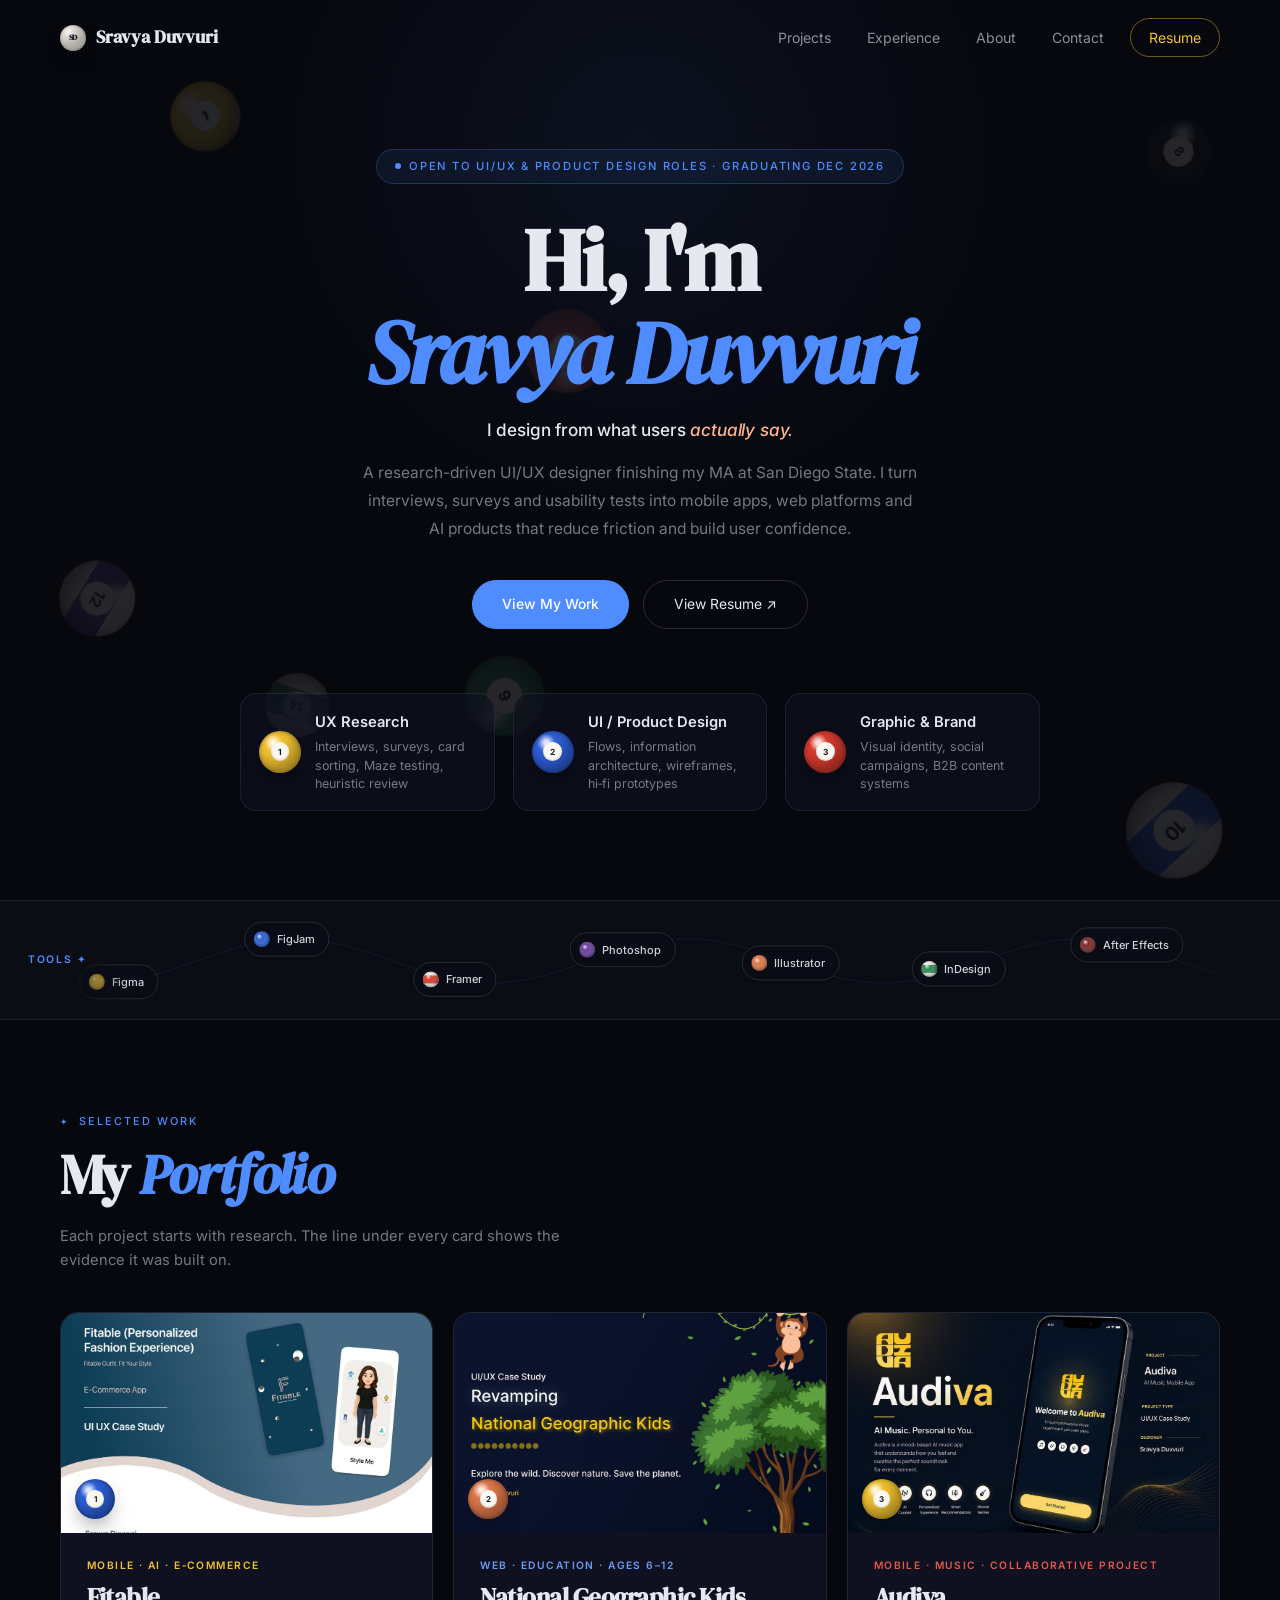
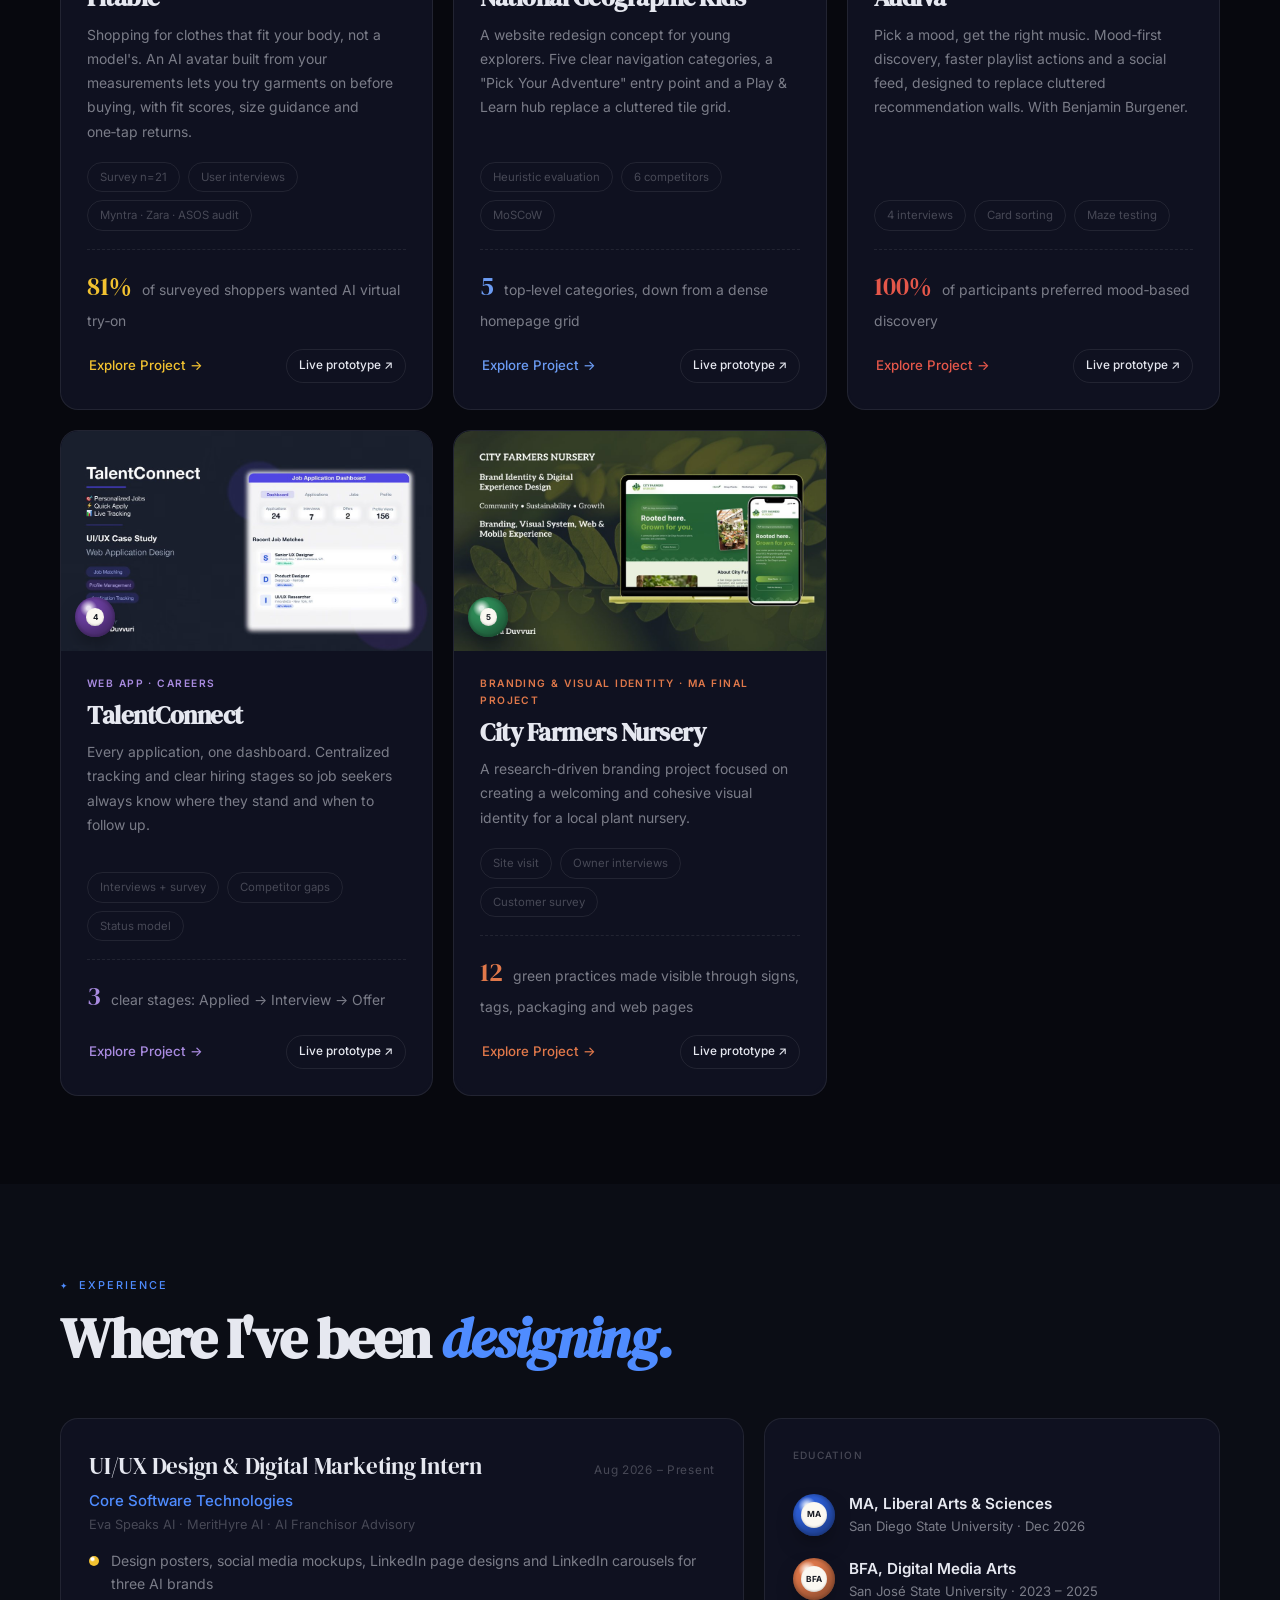
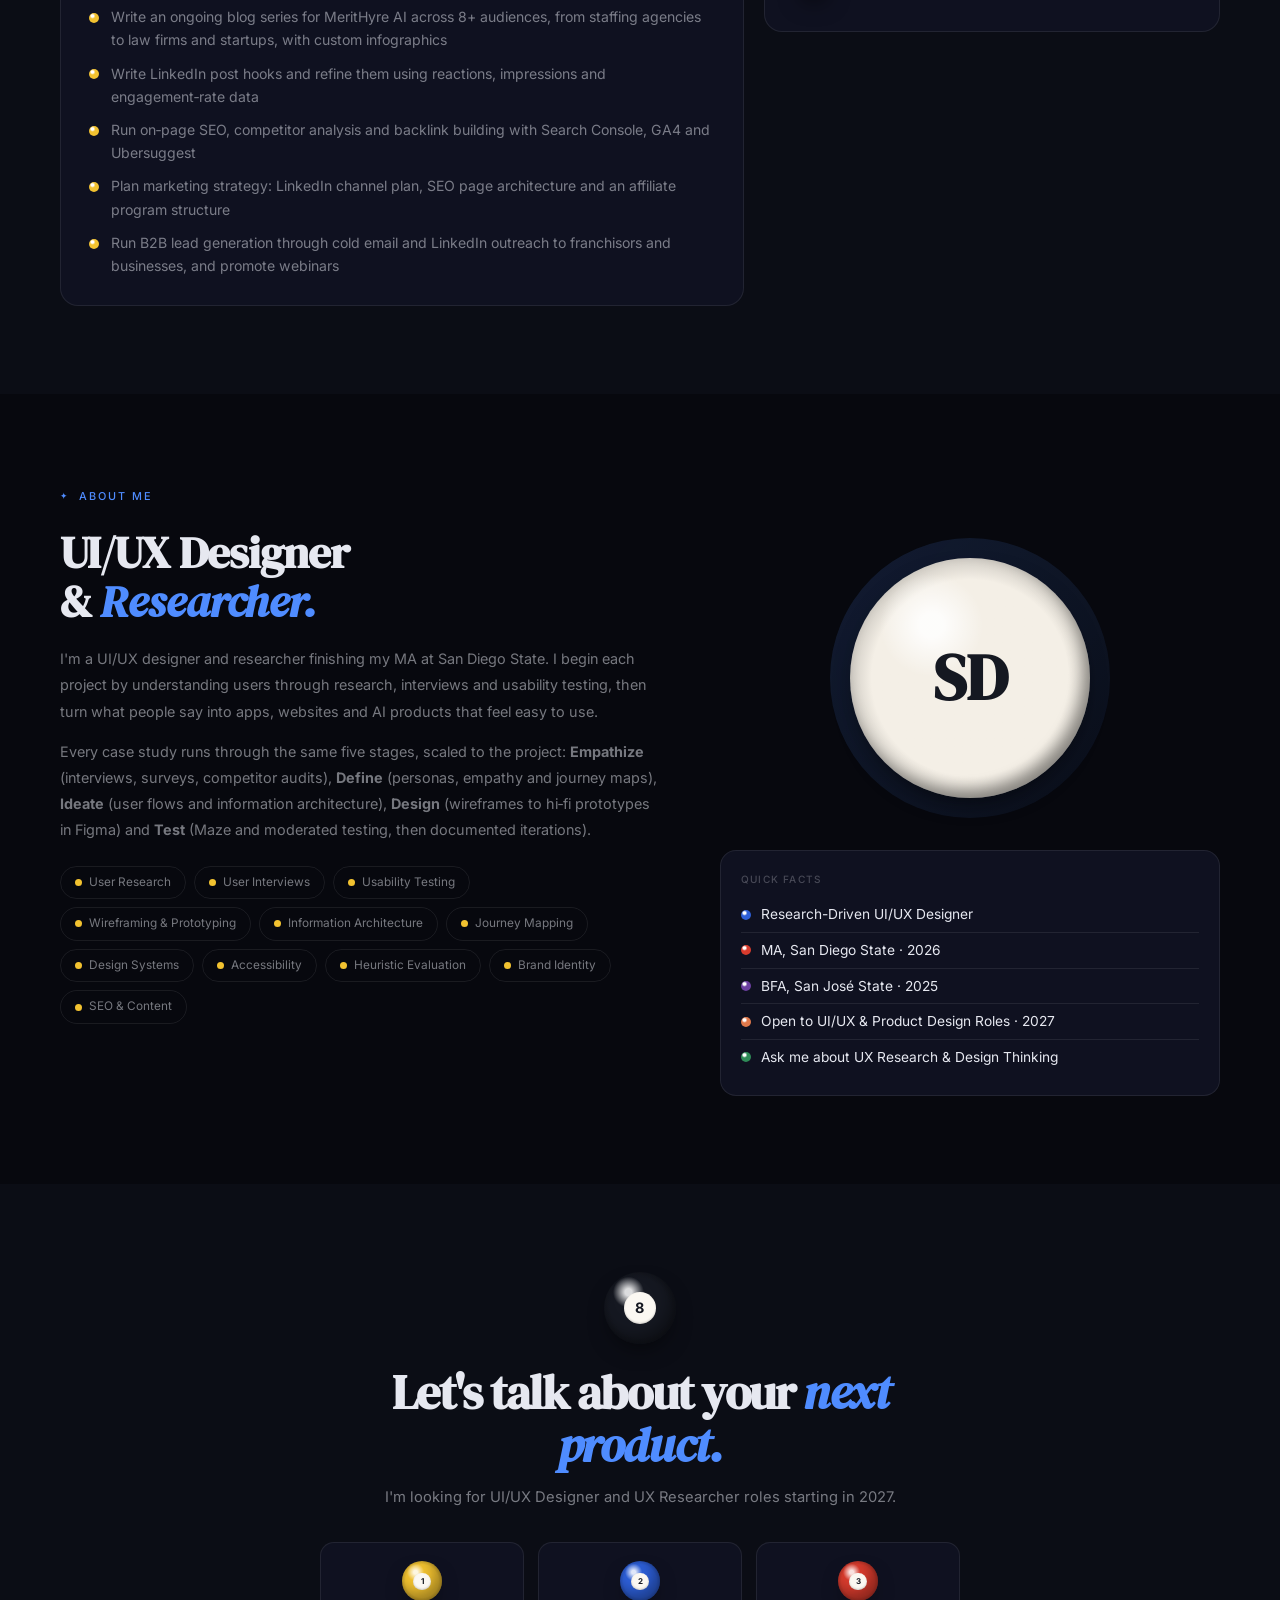
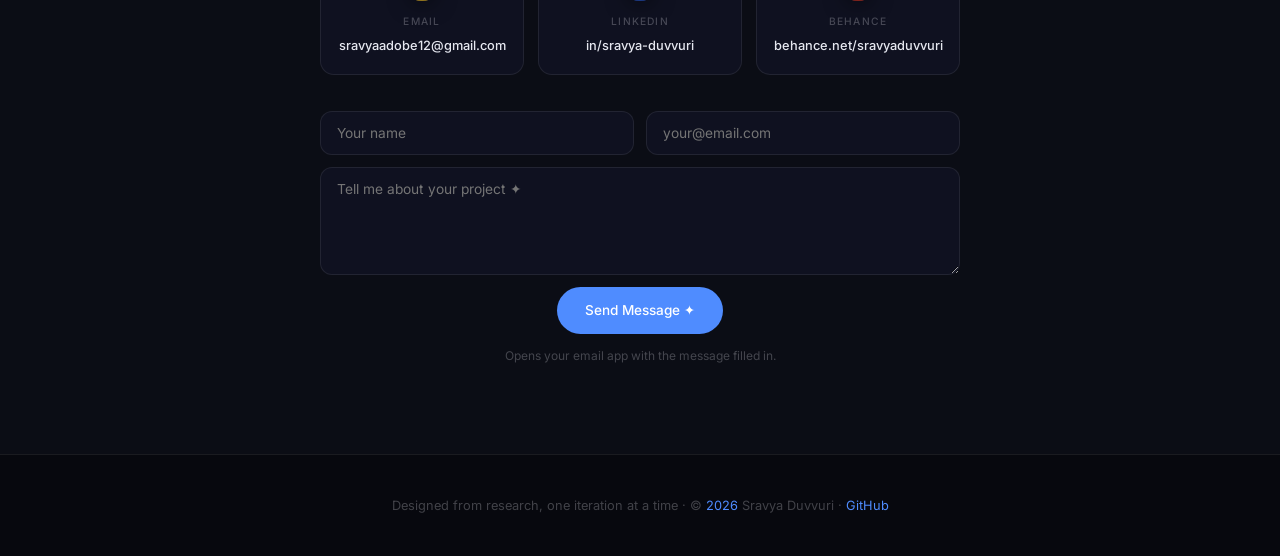
==== index.html @ 5d0836a5 "Change resume link to local file Updated the resume link to a local PDF file." ====
<!DOCTYPE html>
<html lang="en">
<head>
<meta charset="utf-8"/>
<meta name="viewport" content="width=device-width,initial-scale=1"/>
<title>Sravya Duvvuri Portfolio</title>
<meta name="description" content="Sravya Duvvuri, research-driven UI/UX designer and researcher. Case studies: City Farmers Nursery, Fitable, Audiva, National Geographic Kids and TalentConnect."/>
<link rel="preconnect" href="https://fonts.googleapis.com"/>
<link rel="preconnect" href="https://fonts.gstatic.com" crossorigin/>
<link href="https://fonts.googleapis.com/css2?family=DM+Serif+Display:ital@0;1&family=Inter:wght@300;400;500;600&display=swap" rel="stylesheet"/>
<link rel="stylesheet" href="styles.css"/>
</head>
<body>

<!-- DRIFTING POOL BALLS (background) -->
<div id="bwrap" aria-hidden="true"></div>

<div class="page">

<!-- NAV -->
<nav class="nav" id="nav">
  <div class="nav-inner">
    <a href="#home" class="nav-brand"><span class="ball b-cue mini" aria-hidden="true"><i>SD</i></span>Sravya Duvvuri</a>
    <div class="nav-links">
      <a href="#projects">Projects</a>
      <a href="#experience">Experience</a>
      <a href="#about">About</a>
      <a href="#contact">Contact</a>
      <a class="nav-resume fx" href="SravyaDuvvuri-Resume.pdf" target="_blank" rel="noopener">Resume</a>
    </div>
  </div>
</nav>

<!-- HERO -->
<section class="hero" id="home">
  <div class="hero-glow"></div>
  <div class="container">
    <div class="hero-inner">
      <div class="hero-tag">
        <span class="tag-dot"></span>
        Open to UI/UX &amp; Product Design roles · Graduating Dec 2026
      </div>
      <h1>Hi, I'm<br><em>Sravya Duvvuri</em></h1>
      <p class="hero-tagline">I design from what users <em>actually say.</em></p>
      <p class="hero-sub">A research-driven UI/UX designer finishing my MA at San Diego State. I turn interviews, surveys and usability tests into mobile apps, web platforms and AI products that reduce friction and build user confidence.</p>
      <div class="hero-btns">
        <a class="btn-primary fx" href="#projects">View My Work</a>
        <a class="btn-resume fx" href="https://framerusercontent.com/assets/0Zxfjun5jrpJJbVVGHVgeoyws.pdf" target="_blank" rel="noopener">View Resume ↗</a>
      </div>
      <!-- three balls: research, design, brand -->
      <div class="hero-rack" aria-label="What I do">
        <div class="hr-item"><span class="ball b1" aria-hidden="true"><i>1</i></span><b>UX Research</b><small>Interviews, surveys, card sorting, Maze testing, heuristic review</small></div>
        <div class="hr-item"><span class="ball b2" aria-hidden="true"><i>2</i></span><b>UI / Product Design</b><small>Flows, information architecture, wireframes, hi‑fi prototypes</small></div>
        <div class="hr-item"><span class="ball b3" aria-hidden="true"><i>3</i></span><b>Graphic &amp; Brand</b><small>Visual identity, social campaigns, B2B content systems</small></div>
      </div>
    </div>
  </div>
</section>

<!-- TOOLS WAVE BAR -->
<div class="tools-bar" aria-label="Tools I use: Figma, FigJam, Framer, Photoshop, Illustrator, InDesign, After Effects, Premiere Pro, Canva, Blender, Maze, Miro, Notion AI, Google Analytics 4, Search Console, Mailchimp, Claude, ChatGPT, Lovable, p5.js, Three.js">
  <div class="tbl-label">TOOLS ✦</div>
  <div class="tbl-fl"></div>
  <div class="tbl-fr"></div>
  <canvas id="waveCanvas"></canvas>
</div>

<!-- PROJECTS -->
<section id="projects" class="sec">
  <div class="container">
    <div class="sec-eyebrow sr">Selected Work</div>
    <h2 class="sec-h sr">My <em>Portfolio</em></h2>
    <p class="sec-lead sr">Each project starts with research. The line under every card shows the evidence it was built on.</p>
    <div class="proj-grid">

      <article class="proj-card sr" style="--c:#F2C230">
        <div class="proj-img pi2"><img class="thumb" src="img/fitable.jpg" alt="Fitable app screens" loading="lazy"/><span class="ball b2 corner" aria-hidden="true"><i>1</i></span></div>
        <div class="proj-body">
          <div class="proj-type">Mobile · AI · E‑commerce</div>
          <h3>Fitable</h3>
          <p>Shopping for clothes that fit your body, not a model's. An AI avatar built from your measurements lets you try garments on before buying, with fit scores, size guidance and one‑tap returns.</p>
          <div class="proj-tags"><span class="ptag">Survey n=21</span><span class="ptag">User interviews</span><span class="ptag">Myntra · Zara · ASOS audit</span></div>
          <p class="proj-stat"><b>81%</b> of surveyed shoppers wanted AI virtual try‑on</p>
          <div class="proj-actions"><a class="proj-link fx" href="fitable.html">Explore Project →</a><a class="proj-proto fx" href="https://www.behance.net/gallery/242902063/Fitable-Personalized-Fashion-UIUX-Case-Study" target="_blank" rel="noopener">Live prototype ↗</a></div>
        </div>
      </article>

      <article class="proj-card sr" style="--c:#6B9BF2">
        <div class="proj-img pi4"><img class="thumb" src="img/natgeo-kids.jpg" alt="National Geographic Kids redesign" loading="lazy"/><span class="ball b5 corner" aria-hidden="true"><i>2</i></span></div>
        <div class="proj-body">
          <div class="proj-type">Web · Education · Ages 6–12</div>
          <h3>National Geographic Kids</h3>
          <p>A website redesign concept for young explorers. Five clear navigation categories, a "Pick Your Adventure" entry point and a Play &amp; Learn hub replace a cluttered tile grid.</p>
          <div class="proj-tags"><span class="ptag">Heuristic evaluation</span><span class="ptag">6 competitors</span><span class="ptag">MoSCoW</span></div>
          <p class="proj-stat"><b>5</b> top‑level categories, down from a dense homepage grid</p>
          <div class="proj-actions"><a class="proj-link fx" href="natgeo-kids.html">Explore Project →</a><a class="proj-proto fx" href="https://www.behance.net/gallery/242786473/UIUX-Case-Study-Revamping-National-Geographic-Kids" target="_blank" rel="noopener">Live prototype ↗</a></div>
        </div>
      </article>

      <article class="proj-card sr" style="--c:#E5574A">
        <div class="proj-img pi3"><img class="thumb" src="img/audiva.jpg" alt="Audiva mood selection screen" loading="lazy"/><span class="ball b1 corner" aria-hidden="true"><i>3</i></span></div>
        <div class="proj-body">
          <div class="proj-type">Mobile · Music · Collaborative project</div>
          <h3>Audiva</h3>
          <p>Pick a mood, get the right music. Mood‑first discovery, faster playlist actions and a social feed, designed to replace cluttered recommendation walls. With Benjamin Burgener.</p>
          <div class="proj-tags"><span class="ptag">4 interviews</span><span class="ptag">Card sorting</span><span class="ptag">Maze testing</span></div>
          <p class="proj-stat"><b>100%</b> of participants preferred mood‑based discovery</p>
          <div class="proj-actions"><a class="proj-link fx" href="audiva.html">Explore Project →</a><a class="proj-proto fx" href="https://www.behance.net/gallery/250187377/Audiva-Mood-Based-AI-Music-App-UIUX" target="_blank" rel="noopener">Live prototype ↗</a></div>
        </div>
      </article>

      <article class="proj-card sr" style="--c:#A98BE0">
        <div class="proj-img pi5"><img class="thumb" src="img/talentconnect.jpg" alt="TalentConnect dashboard" loading="lazy"/><span class="ball b4 corner" aria-hidden="true"><i>4</i></span></div>
        <div class="proj-body">
          <div class="proj-type">Web app · Careers</div>
          <h3>TalentConnect</h3>
          <p>Every application, one dashboard. Centralized tracking and clear hiring stages so job seekers always know where they stand and when to follow up.</p>
          <div class="proj-tags"><span class="ptag">Interviews + survey</span><span class="ptag">Competitor gaps</span><span class="ptag">Status model</span></div>
          <p class="proj-stat"><b>3</b> clear stages: Applied → Interview → Offer</p>
          <div class="proj-actions"><a class="proj-link fx" href="talentconnect.html">Explore Project →</a><a class="proj-proto fx" href="https://www.behance.net/gallery/243784911/TalentConnect-UIUX-Case-Study-Sravya-Duvvuri" target="_blank" rel="noopener">Live prototype ↗</a></div>
        </div>
      </article>

      <article class="proj-card sr" style="--c:#E0784A">
        <div class="proj-img pi1"><span class="badge">Featured</span><img class="thumb" src="img/city-farmers-nursery.jpg" alt="City Farmers Nursery website on laptop and phone" loading="lazy"/><span class="ball b6 corner" aria-hidden="true"><i>5</i></span></div>
        <div class="proj-body">
          <div class="proj-type">Branding &amp; Visual Identity · MA final project</div>
          <h3>City Farmers Nursery</h3>
          <p>A research-driven branding project focused on creating a welcoming and cohesive visual identity for a local plant nursery.</p>
          <div class="proj-tags"><span class="ptag">Site visit</span><span class="ptag">Owner interviews</span><span class="ptag">Customer survey</span></div>
          <p class="proj-stat"><b>12</b> green practices made visible through signs, tags, packaging and web pages</p>
          <div class="proj-actions"><a class="proj-link fx" href="city-farmers-nursery.html">Explore Project →</a><a class="proj-proto fx" href="https://www.figma.com/proto/wmZez5mmQkUR30KbgajKsH/Graphic-Design-IV-Class?node-id=1166-19893&amp;p=f&amp;viewport=237%2C-760%2C0.29&amp;t=Qux0V8jBgpMxcfiD-1&amp;scaling=scale-down&amp;content-scaling=fixed&amp;starting-point-node-id=1166%3A19893&amp;page-id=534%3A2617&amp;show-proto-sidebar=1" target="_blank" rel="noopener">Live prototype ↗</a></div>
        </div>
      </article>

    </div>
  </div>
</section>

<!-- EXPERIENCE -->
<section id="experience" class="sec" style="background:var(--bg2)">
  <div class="container">
    <div class="sec-eyebrow sr">Experience</div>
    <h2 class="sec-h sr">Where I've been <em>designing.</em></h2>
    <div class="exp-grid">
      <div class="exp-card sr">
        <div class="exp-head"><h3>UI/UX Design &amp; Digital Marketing Intern</h3><span class="exp-when">Aug 2026 – Present</span></div>
        <p class="exp-org">Core Software Technologies</p>
        <p class="exp-sub">Eva Speaks AI · MeritHyre AI · AI Franchisor Advisory</p>
        <ul>
          <li>Design posters, social media mockups, LinkedIn page designs and LinkedIn carousels for three AI brands</li>
          <li>Write an ongoing blog series for MeritHyre AI across 8+ audiences, from staffing agencies to law firms and startups, with custom infographics</li>
          <li>Write LinkedIn post hooks and refine them using reactions, impressions and engagement‑rate data</li>
          <li>Run on‑page SEO, competitor analysis and backlink building with Search Console, GA4 and Ubersuggest</li>
          <li>Plan marketing strategy: LinkedIn channel plan, SEO page architecture and an affiliate program structure</li>
          <li>Run B2B lead generation through cold email and LinkedIn outreach to franchisors and businesses, and promote webinars</li>
        </ul>
      </div>
      <div class="edu sr">
        <div class="ib-lbl">Education</div>
        <div class="edu-item"><span class="ball b2 mini deg" aria-hidden="true"><i>MA</i></span><div><b>MA, Liberal Arts &amp; Sciences</b><p>San Diego State University · Dec 2026</p></div></div>
        <div class="edu-item"><span class="ball b5 mini deg" aria-hidden="true"><i>BFA</i></span><div><b>BFA, Digital Media Arts</b><p>San José State University · 2023 – 2025</p></div></div>
      </div>
    </div>
  </div>
</section>

<!-- ABOUT -->
<section id="about" class="sec">
  <div class="container">
    <div class="sec-eyebrow sr">About Me</div>
    <div class="about-grid">
      <div class="about-text sr">
        <h2>UI/UX Designer<br>&amp; <em>Researcher.</em></h2>
        <p>I'm a UI/UX designer and researcher finishing my MA at San Diego State. I begin each project by understanding users through research, interviews and usability testing, then turn what people say into apps, websites and AI products that feel easy to use.</p>
        <p>Every case study runs through the same five stages, scaled to the project: <b>Empathize</b> (interviews, surveys, competitor audits), <b>Define</b> (personas, empathy and journey maps), <b>Ideate</b> (user flows and information architecture), <b>Design</b> (wireframes to hi‑fi prototypes in Figma) and <b>Test</b> (Maze and moderated testing, then documented iterations).</p>
        <div class="skill-pills">
          <span class="sp">User Research</span>
          <span class="sp">User Interviews</span>
          <span class="sp">Usability Testing</span>
          <span class="sp">Wireframing &amp; Prototyping</span>
          <span class="sp">Information Architecture</span>
          <span class="sp">Journey Mapping</span>
          <span class="sp">Design Systems</span>
          <span class="sp">Accessibility</span>
          <span class="sp">Heuristic Evaluation</span>
          <span class="sp">Brand Identity</span>
          <span class="sp">SEO &amp; Content</span>
        </div>
      </div>
      <div class="about-side sr">
        <div class="profile-image-container">
          <div class="profile-image-bg"></div>
          <!-- cue ball stands in for a photo; swap for <img class="profile-image" src="your-photo.jpg" alt="Sravya Duvvuri"> when you have one -->
          <span class="ball b-cue hero-cue" aria-hidden="true"><i>SD</i></span>
        </div>
        <div class="info-box">
          <div class="ib-lbl">Quick facts</div>
          <p class="fact">Research-Driven UI/UX Designer</p>
          <p class="fact">MA, San Diego State · 2026</p>
          <p class="fact">BFA, San José State · 2025</p>
          <p class="fact">Open to UI/UX &amp; Product Design Roles · 2027</p>
          <p class="fact">Ask me about UX Research &amp; Design Thinking</p>
        </div>
      </div>
    </div>
  </div>
</section>

<!-- CONTACT -->
<section id="contact" class="sec" style="background:var(--bg2)">
  <div class="container">
    <div class="contact-inner">
      <div class="contact-icon" aria-hidden="true"><span class="ball b8"><i>8</i></span></div>
      <h2 class="contact-h sr">Let's talk about your <em>next product.</em></h2>
      <p class="contact-sub sr">I'm looking for UI/UX Designer and UX Researcher roles starting in 2027.</p>
      <div class="contact-links sr">
        <a class="cl fx" href="mailto:sravyaadobe12@gmail.com">
          <span class="ball b1 cl-ball" aria-hidden="true"><i>1</i></span>
          <div><div class="cl-lbl">Email</div><div class="cl-val">sravyaadobe12@gmail.com</div></div>
        </a>
        <a class="cl fx" href="https://www.linkedin.com/in/sravya-duvvuri/" target="_blank" rel="noopener">
          <span class="ball b2 cl-ball" aria-hidden="true"><i>2</i></span>
          <div><div class="cl-lbl">LinkedIn</div><div class="cl-val">in/sravya-duvvuri</div></div>
        </a>
        <a class="cl fx" href="https://www.behance.net/sravyaduvvuri" target="_blank" rel="noopener">
          <span class="ball b3 cl-ball" aria-hidden="true"><i>3</i></span>
          <div><div class="cl-lbl">Behance</div><div class="cl-val">behance.net/sravyaduvvuri</div></div>
        </a>
      </div>
      <form class="cform sr" id="cform">
        <div class="frow">
          <input type="text" id="cf-name" name="name" placeholder="Your name" required/>
          <input type="email" id="cf-email" name="email" placeholder="your@email.com" required/>
        </div>
        <textarea id="cf-msg" name="message" rows="5" placeholder="Tell me about your project ✦" required></textarea>
        <button class="cform-btn fx" type="submit" id="sbtn">Send Message ✦</button>
        <p class="cform-note" id="cnote">Opens your email app with the message filled in.</p>
      </form>
    </div>
  </div>
</section>

<!-- FOOTER -->
<footer class="footer">
  <div class="container">
    <p>Designed from research, one iteration at a time · © <span id="yr"></span> Sravya Duvvuri · <a href="https://github.com/duvvurisravya" target="_blank" rel="noopener">GitHub</a></p>
  </div>
</footer>

</div>

<script src="script.js"></script>
</body>
</html>
---- styles.css ----
:root{
  --bg:#07080e;
  --bg2:#0b0d15;
  --card:#0f1120;
  --border:rgba(255,255,255,0.08);
  --blue:#4f8cff;
  --blue-lo:rgba(79,140,255,0.11);
  --blue-mid:rgba(79,140,255,0.22);
  --text:#e6e8f0;
  --muted:rgba(230,232,240,0.5);
  --muted2:rgba(230,232,240,0.26);
  --max:1160px;
  --ease:cubic-bezier(0.25,1,0.5,1);
}

*,*::before,*::after{
  box-sizing:border-box;
  margin:0;
  padding:0;
}

html{
  scroll-behavior:smooth;
  -webkit-font-smoothing:antialiased;
}

body{
  font-family:'Inter',system-ui,sans-serif;
  background:var(--bg);
  color:var(--text);
  font-size:15px;
  line-height:1.65;
  overflow-x:hidden;
}

a{
  color:inherit;
  text-decoration:none;
}

img{
  max-width:100%;
  display:block;
}

button{
  font:inherit;
  cursor:pointer;
  border:none;
  background:none;
}

/* DRIFTING POOL BALLS (background) */
#bwrap{
  position:fixed;
  inset:0;
  pointer-events:none;
  overflow:hidden;
  z-index:0;
}

#bwrap .ball{
  position:absolute;
  left:0;
  top:0;
  opacity:.12;
  filter:blur(.4px);
  will-change:transform;
}

/* LAYOUT */
.page{
  position:relative;
  z-index:1;
}

.container{
  width:min(var(--max),92%);
  margin:0 auto;
}

.sec{
  padding:88px 0;
}

/* NAV */
.nav{
  position:fixed;
  top:0;
  left:0;
  right:0;
  z-index:200;
  transition:background .3s;
}

.nav.on{
  background:rgba(7,8,14,0.92);
  backdrop-filter:blur(18px);
  -webkit-backdrop-filter:blur(18px);
  border-bottom:1px solid var(--border);
}

.nav-inner{
  display:flex;
  align-items:center;
  justify-content:space-between;
  padding:18px 0;
  width:min(var(--max),92%);
  margin:0 auto;
}

.nav-brand{
  font-family:'DM Serif Display',serif;
  font-size:1.1rem;
  font-weight:700;
  color:var(--text);
  letter-spacing:-.01em;
}

.nav-links{
  display:flex;
}

.nav-links a{
  font-size:.88rem;
  color:rgba(230,232,240,0.6);
  padding:8px 18px;
  transition:color .2s;
}

.nav-links a:hover{
  color:var(--text);
}

/* HERO */
.hero{
  min-height:100vh;
  display:flex;
  align-items:center;
  position:relative;
  overflow:hidden;
  padding-top:80px;
}

.hero-glow{
  position:absolute;
  pointer-events:none;
  width:900px;
  height:900px;
  border-radius:50%;
  background:radial-gradient(circle,rgba(79,140,255,0.07) 0%,transparent 65%);
  top:-300px;
  left:50%;
  transform:translateX(-50%);
}

.hero-inner{
  text-align:center;
  max-width:800px;
  margin:0 auto;
  padding:60px 0 80px;
  animation:fadeUp .9s var(--ease) .1s both;
}

.hero-tag{
  display:inline-flex;
  align-items:center;
  gap:8px;
  font-size:.7rem;
  font-weight:500;
  letter-spacing:.16em;
  text-transform:uppercase;
  color:var(--blue);
  border:1px solid rgba(79,140,255,0.25);
  background:rgba(79,140,255,0.08);
  padding:7px 18px;
  border-radius:50px;
  margin-bottom:30px;
}

.tag-dot{
  width:6px;
  height:6px;
  border-radius:50%;
  background:var(--blue);
  animation:pulse 2s ease infinite;
}

@keyframes pulse{
  0%,100%{opacity:1}
  50%{opacity:.3}
}

.hero h1{
  font-family:'DM Serif Display',serif;
  font-size:clamp(3rem,7vw,5.5rem);
  font-weight:700;
  line-height:1.05;
  letter-spacing:-.03em;
  color:var(--text);
  margin-bottom:18px;
}

.hero h1 em{
  font-style:italic;
  color:var(--blue);
}

.hero-tagline{
  font-size:1.08rem;
  font-weight:500;
  color:var(--text);
  margin-bottom:14px;
  letter-spacing:-.01em;
}

.hero-tagline em{
  font-style:italic;
  color:var(--blue);
}

.hero-sub{
  font-size:.97rem;
  color:var(--muted);
  line-height:1.82;
  max-width:560px;
  margin:0 auto 36px;
}

.hero-btns{
  display:flex;
  gap:14px;
  justify-content:center;
  flex-wrap:wrap;
}

.btn-primary{
  background:var(--blue);
  color:#fff;
  font-size:.87rem;
  font-weight:500;
  padding:13px 30px;
  border-radius:50px;
  transition:transform .22s var(--ease),box-shadow .22s;
}

.btn-primary:hover{
  transform:translateY(-2px);
  box-shadow:0 12px 30px rgba(79,140,255,.32);
}

.btn-resume{
  background:transparent;
  color:var(--text);
  font-size:.87rem;
  padding:12px 30px;
  border-radius:50px;
  border:1px solid rgba(255,255,255,0.15);
  transition:border-color .2s,color .2s,transform .22s var(--ease);
}

.btn-resume:hover{
  border-color:rgba(79,140,255,.5);
  color:var(--blue);
  transform:translateY(-2px);
}

@keyframes fadeUp{
  from{
    opacity:0;
    transform:translateY(28px);
  }
  to{
    opacity:1;
    transform:none;
  }
}

/* SCROLL REVEAL */
.sr{
  opacity:0;
  transform:translateY(22px);
  transition:opacity .7s var(--ease),transform .7s var(--ease);
}

.sr.vis{
  opacity:1;
  transform:none;
}

/* TOOLS BAR */
.tools-bar{
  position:relative;
  background:var(--bg2);
  border-top:1px solid var(--border);
  border-bottom:1px solid var(--border);
  height:120px;
  overflow:hidden;
}

.tbl-label{
  position:absolute;
  top:50%;
  left:28px;
  transform:translateY(-50%);
  font-size:.65rem;
  font-weight:600;
  letter-spacing:.16em;
  text-transform:uppercase;
  color:var(--blue);
  z-index:3;
}

.tbl-fl{
  position:absolute;
  left:0;
  top:0;
  bottom:0;
  width:130px;
  z-index:2;
  background:linear-gradient(to right,var(--bg2) 35%,transparent);
  pointer-events:none;
}

.tbl-fr{
  position:absolute;
  right:0;
  top:0;
  bottom:0;
  width:100px;
  z-index:2;
  background:linear-gradient(to left,var(--bg2) 35%,transparent);
  pointer-events:none;
}

#waveCanvas{
  display:block;
  width:100%;
  height:120px;
}

/* SECTION LABELS */
.sec-eyebrow{
  display:inline-flex;
  align-items:center;
  gap:10px;
  font-size:.68rem;
  font-weight:500;
  letter-spacing:.18em;
  text-transform:uppercase;
  color:var(--blue);
  margin-bottom:14px;
}

.sec-eyebrow::before{
  content:'✦';
  font-size:.55rem;
}

.sec-h{
  font-family:'DM Serif Display',serif;
  font-size:clamp(2.2rem,5vw,3.5rem);
  font-weight:700;
  letter-spacing:-.03em;
  line-height:1.08;
  margin-bottom:48px;
  color:var(--text);
}

.sec-h em{
  font-style:italic;
  color:var(--blue);
}

/* PROJECT CARDS */
.proj-grid{
  display:grid;
  grid-template-columns:repeat(3,minmax(0,1fr));
  gap:20px;
}

@property --a{
  syntax:'<angle>';
  initial-value:0deg;
  inherits:false;
}

.proj-card{
  background:var(--card);
  border:1px solid var(--border);
  border-radius:18px;
  display:flex;
  flex-direction:column;
  position:relative;
  transition:transform .3s var(--ease),box-shadow .3s;
  overflow:clip;
  cursor:pointer;
}

.proj-card::before{
  content:'';
  position:absolute;
  inset:-1.5px;
  border-radius:20px;
  background:conic-gradient(from var(--a),transparent 0deg,rgba(79,140,255,0.25) 15deg,rgba(110,170,255,0.55) 45deg,rgba(79,140,255,0.25) 75deg,transparent 105deg);
  z-index:0;
  opacity:0;
  animation:spin 10s linear infinite;
  transition:opacity 1s ease;
}

.proj-card::after{
  content:'';
  position:absolute;
  inset:1.5px;
  border-radius:17px;
  background:var(--card);
  z-index:0;
  pointer-events:none;
}

.proj-card>*{
  position:relative;
  z-index:1;
}

@keyframes spin{
  to{--a:360deg}
}

.proj-card:hover{
  transform:translateY(-4px);
  box-shadow:0 14px 44px rgba(0,0,0,.35);
}

.proj-card:hover::before{
  opacity:1;
}

.proj-img{
  height:220px;
  display:flex;
  align-items:center;
  justify-content:center;
  position:relative;
  overflow:hidden;
  border-radius:17px 17px 0 0;
}

.proj-img::before{
  content:'';
  position:absolute;
  inset:0;
  background-image:linear-gradient(rgba(255,255,255,0.025) 1px,transparent 1px),linear-gradient(90deg,rgba(255,255,255,0.025) 1px,transparent 1px);
  background-size:28px 28px;
}

.proj-n{
  position:absolute;
  top:14px;
  left:18px;
  font-size:.68rem;
  font-weight:600;
  letter-spacing:.1em;
  color:rgba(79,140,255,.4);
}


.pi1{background:linear-gradient(140deg,#0b1a0c,#132a14)}
.pi2{background:linear-gradient(140deg,#081428,#0c2040)}
.pi3{background:linear-gradient(140deg,#1c160a,#2a200c)}
.pi4{background:linear-gradient(140deg,#1e120c,#2c180e)}
.pi5{background:linear-gradient(140deg,#110f26,#171436)}
.pi6{background:linear-gradient(140deg,#0e1018,#151824)}

.proj-body{
  padding:24px 26px 26px;
  flex:1;
  display:flex;
  flex-direction:column;
  border-radius:0 0 17px 17px;
}

.proj-type{
  font-size:.64rem;
  font-weight:600;
  letter-spacing:.14em;
  text-transform:uppercase;
  color:var(--blue);
  margin-bottom:9px;
}

.proj-body h3{
  font-family:'DM Serif Display',serif;
  font-size:1.55rem;
  font-weight:700;
  letter-spacing:-.02em;
  color:var(--text);
  margin-bottom:11px;
  line-height:1.15;
}

.proj-body p{
  font-size:.87rem;
  color:var(--muted);
  line-height:1.74;
  flex:1;
  margin-bottom:18px;
}

.proj-tags{
  display:flex;
  gap:8px;
  flex-wrap:wrap;
  margin-bottom:18px;
}

.ptag{
  font-size:.71rem;
  color:var(--muted2);
  border:1px solid var(--border);
  padding:5px 12px;
  border-radius:50px;
  transition:border-color .2s,color .2s;
}

.proj-card:hover .ptag{
  border-color:rgba(79,140,255,.22);
  color:var(--muted);
}

.proj-link{
  font-size:.83rem;
  font-weight:500;
  color:var(--blue);
  display:inline-flex;
  align-items:center;
  gap:5px;
  margin-top:auto;
  transition:gap .18s;
}

.proj-link:hover{
  gap:10px;
}

/* ABOUT */
.about-grid{
  display:grid;
  grid-template-columns:1.2fr 1fr;
  gap:60px;
  align-items:start;
  margin-top:8px;
}

.about-text h2{
  font-family:'DM Serif Display',serif;
  font-size:clamp(1.85rem,4vw,2.8rem);
  font-weight:700;
  letter-spacing:-.02em;
  line-height:1.1;
  margin-bottom:20px;
  color:var(--text);
}

.about-text h2 em{
  font-style:italic;
  color:var(--blue);
}

.about-text p{
  font-size:.9rem;
  color:var(--muted);
  line-height:1.82;
  margin-bottom:14px;
}

.skill-pills{
  display:flex;
  flex-wrap:wrap;
  gap:8px;
  margin-top:22px;
}

.sp{
  font-size:.74rem;
  color:var(--muted);
  border:1px solid var(--border);
  padding:6px 14px;
  border-radius:50px;
  display:flex;
  align-items:center;
  gap:7px;
  transition:border-color .2s,color .2s;
}

.sp:hover{
  border-color:var(--blue-mid);
  color:var(--text);
}

.sp::before{
  content:'✦';
  color:var(--blue);
  font-size:.5rem;
}

.about-side{
  display:flex;
  flex-direction:column;
  gap:12px;
}

/* Profile Image Container */
.profile-image-container{
  position:relative;
  width:300px;
  height:300px;
  margin:0 auto;
  display:flex;
  align-items:center;
  justify-content:center;
}

.profile-image-bg{
  position:absolute;
  width:280px;
  height:280px;
  border-radius:50%;
  background:linear-gradient(135deg, rgba(79,140,255,0.15), rgba(79,140,255,0.05));
  top:50%;
  left:50%;
  transform:translate(-50%, -50%) scale(1);
  z-index:0;
  animation:pulse-glow 3s ease-in-out infinite;
}

@keyframes pulse-glow{
  0%, 100%{
    transform:translate(-50%, -50%) scale(1);
    opacity:0.8;
  }
  50%{
    transform:translate(-50%, -50%) scale(1.05);
    opacity:1;
  }
}

.profile-image{
  position:relative;
  width:260px;
  height:260px;
  border-radius:50%;
  object-fit:cover;
  border:4px solid var(--blue);
  box-shadow:0 8px 32px rgba(79,140,255,0.3);
  z-index:1;
  transition:transform .3s var(--ease), box-shadow .3s;
}

.profile-image:hover{
  transform:scale(1.05);
  box-shadow:0 12px 40px rgba(79,140,255,0.4);
}

.info-box{
  background:var(--card);
  border:1px solid var(--border);
  border-radius:16px;
  padding:20px;
  transition:border-color .25s;
}

.info-box:hover{
  border-color:rgba(79,140,255,.22);
}

.ib-lbl{
  font-size:.63rem;
  font-weight:500;
  letter-spacing:.12em;
  text-transform:uppercase;
  color:var(--muted2);
  margin-bottom:10px;
}

.ib-link{
  display:flex;
  align-items:center;
  gap:12px;
  font-size:.82rem;
  color:var(--muted);
  padding:9px 10px;
  border-radius:9px;
  transition:background .2s,color .2s;
  margin-bottom:2px;
}

.ib-link:last-child{
  margin-bottom:0;
}

.ib-link:hover{
  background:rgba(79,140,255,.08);
  color:var(--text);
}

.ib-icon{
  width:30px;
  height:30px;
  border-radius:7px;
  background:var(--blue-lo);
  border:1px solid var(--blue-mid);
  display:flex;
  align-items:center;
  justify-content:center;
  font-size:.85rem;
  flex-shrink:0;
}

.ib-sub{
  font-size:.63rem;
  color:var(--muted2);
  text-transform:uppercase;
  letter-spacing:.07em;
  line-height:1;
}

.ib-val{
  font-size:.8rem;
  font-weight:500;
  color:var(--text);
  margin-top:2px;
}

/* CONTACT */
.contact-inner{
  max-width:640px;
  margin:0 auto;
  text-align:center;
}

.contact-icon{
  display:flex;
  justify-content:center;
  margin-bottom:22px;
}

.contact-h{
  font-family:'DM Serif Display',serif;
  font-size:clamp(2rem,5vw,3rem);
  font-weight:700;
  letter-spacing:-.03em;
  margin-bottom:14px;
  color:var(--text);
}

.contact-h em{
  font-style:italic;
  color:var(--blue);
}

.contact-sub{
  font-size:.92rem;
  color:var(--muted);
  line-height:1.7;
  margin-bottom:32px;
}

.contact-links{
  display:grid;
  grid-template-columns:repeat(3,1fr);
  gap:14px;
  margin-bottom:36px;
}

.cl{
  background:var(--card);
  border:1px solid var(--border);
  border-radius:14px;
  padding:18px;
  display:flex;
  flex-direction:column;
  align-items:center;
  text-align:center;
  transition:border-color .22s,transform .22s;
}

.cl:hover{
  border-color:rgba(79,140,255,.22);
  transform:translateY(-3px);
}

.cl-icon{
  width:40px;
  height:40px;
  border-radius:10px;
  background:var(--blue-lo);
  border:1px solid var(--blue-mid);
  display:flex;
  align-items:center;
  justify-content:center;
  font-size:1.1rem;
  margin-bottom:12px;
}

.cl-lbl{
  font-size:.64rem;
  font-weight:500;
  letter-spacing:.12em;
  text-transform:uppercase;
  color:var(--muted2);
  margin-bottom:5px;
}

.cl-val{
  font-size:.8rem;
  font-weight:500;
  color:var(--text);
}

.cform{
  display:flex;
  flex-direction:column;
  gap:12px;
}

.frow{
  display:grid;
  grid-template-columns:1fr 1fr;
  gap:12px;
}

.cform input,.cform textarea{
  background:var(--card);
  border:1px solid var(--border);
  border-radius:12px;
  padding:13px 16px;
  color:var(--text);
  font-size:.86rem;
  font-family:inherit;
  transition:border-color .2s;
}

.cform input:focus,.cform textarea:focus{
  outline:none;
  border-color:var(--blue-mid);
}

.cform textarea{
  resize:vertical;
  min-height:100px;
}

.cform-btn{
  background:var(--blue);
  color:#fff;
  font-size:.85rem;
  font-weight:500;
  padding:12px 28px;
  border-radius:50px;
  cursor:pointer;
  transition:transform .22s,box-shadow .22s;
  width:fit-content;
  margin:0 auto;
}

.cform-btn:hover{
  transform:translateY(-2px);
  box-shadow:0 10px 24px rgba(79,140,255,.3);
}

/* FOOTER */
.footer{
  padding:40px 0;
  border-top:1px solid var(--border);
  text-align:center;
}

.footer p{
  font-size:.8rem;
  color:var(--muted2);
}

.footer span{
  color:var(--blue);
}

/* RESPONSIVE */
@media(max-width:1000px){
  .proj-grid{
    grid-template-columns:1fr 1fr;
  }
}

@media(max-width:900px){
  .about-grid{
    grid-template-columns:1fr;
    gap:40px;
  }
  .profile-image-container{
    width:250px;
    height:250px;
  }
  .profile-image-bg{
    width:230px;
    height:230px;
  }
  .profile-image{
    width:210px;
    height:210px;
  }
  .contact-links{
    grid-template-columns:1fr;
  }
  .frow{
    grid-template-columns:1fr;
  }
  .nav-links a{
    padding:8px 12px;
  }
}

@media(max-width:640px){
  .proj-grid{
    grid-template-columns:1fr;
  }
}

@media(max-width:600px){
  .sec{
    padding:60px 0;
  }
  .hero{
    padding-top:60px;
  }
  .hero-inner{
    padding:40px 0 60px;
  }
  .tools-bar{
    height:100px;
  }
  #waveCanvas{
    height:100px;
  }
  .profile-image-container{
    width:220px;
    height:220px;
  }
  .profile-image-bg{
    width:200px;
    height:200px;
  }
  .profile-image{
    width:180px;
    height:180px;
  }
}

/* ================= POOL BALLS ================= */
/* one component: .ball + colour class. Stripes (9–15) get a white body with a coloured band. */
.ball{
  --c:#F2C230;
  --s:56px;
  width:var(--s);
  height:var(--s);
  flex:none;
  border-radius:50%;
  display:inline-grid;
  place-items:center;
  position:relative;
  background:
    radial-gradient(circle at 34% 28%,rgba(255,255,255,.85) 0 5%,rgba(255,255,255,0) 22%),
    radial-gradient(circle at 50% 50%,var(--c) 0 58%,color-mix(in srgb,var(--c) 55%,#000) 100%);
  box-shadow:inset -6px -8px 14px rgba(0,0,0,.35),0 10px 22px -8px rgba(0,0,0,.6);
}
.ball i{
  width:44%;
  height:44%;
  border-radius:50%;
  background:#FBF8F2;
  color:#151821;
  font:700 calc(var(--s) * .2)/1 'Inter',sans-serif;
  font-style:normal;
  display:grid;
  place-items:center;
  box-shadow:inset 0 -1px 2px rgba(0,0,0,.18);
}
.ball.stripe{
  background:
    radial-gradient(circle at 34% 28%,rgba(255,255,255,.85) 0 5%,rgba(255,255,255,0) 22%),
    linear-gradient(transparent 26%,var(--c) 26% 74%,transparent 74%),
    radial-gradient(circle at 50% 50%,#F4EFE6 0 58%,#b9b2a6 100%);
}
.b1{--c:#F2C230}.b2{--c:#2D5FD8}.b3{--c:#D83B2D}.b4{--c:#6B3FA0}.b5{--c:#E0784A}.b6{--c:#2E8B57}.b7{--c:#7A2A2A}.b8{--c:#151821}
.b9,.b10,.b11,.b12,.b13,.b14,.b15{background:
    radial-gradient(circle at 34% 28%,rgba(255,255,255,.85) 0 5%,rgba(255,255,255,0) 22%),
    linear-gradient(transparent 26%,var(--c) 26% 74%,transparent 74%),
    radial-gradient(circle at 50% 50%,#F4EFE6 0 58%,#b9b2a6 100%)}
.b9{--c:#F2C230}.b10{--c:#2D5FD8}.b11{--c:#D83B2D}.b12{--c:#6B3FA0}.b13{--c:#E0784A}.b14{--c:#2E8B57}.b15{--c:#7A2A2A}
.b-cue{--c:#F4EFE6}
.b-cue i{background:transparent;color:#151821;font-family:'DM Serif Display',serif;font-size:calc(var(--s) * .3);width:auto;height:auto;box-shadow:none}
.ball.mini{--s:26px}
.ball.big{--s:104px;z-index:1}

/* nav */
.nav-brand{display:inline-flex;align-items:center;gap:10px}
.nav-links{align-items:center}
.nav-resume{margin-left:8px;border:1px solid rgba(242,194,48,.45);border-radius:50px;color:#F2C230!important;padding:7px 18px!important}
.nav-resume:hover{background:rgba(242,194,48,.1)}
@media(max-width:760px){.nav-links a:not(.nav-resume){display:none}}

/* hero rack: three balls under the buttons */
.hero-rack{display:grid;grid-template-columns:repeat(3,minmax(0,1fr));gap:18px;margin-top:64px;text-align:left}
.hr-item{display:grid;grid-template-columns:auto 1fr;gap:4px 14px;align-items:center;padding:16px 18px;border:1px solid var(--border);border-radius:16px;background:rgba(15,17,32,.6)}
.hr-item .ball{--s:42px;grid-row:span 2}
.hr-item b{font-weight:600;font-size:.92rem;color:var(--text)}
.hr-item small{font-size:.78rem;color:var(--muted);line-height:1.5}
@media(max-width:760px){.hero-rack{grid-template-columns:1fr}}
.hero-tagline em{color:#FFB38A}
.hero h1 em{color:var(--blue)}

/* project cards: one ball per project, it rolls a little on hover */
.sec-lead{color:var(--muted);max-width:560px;margin:-30px 0 40px;font-size:.92rem}
.proj-img .ball.big{transition:transform .7s var(--ease)}
.proj-card:hover .proj-img .ball.big{transform:translateX(22px) rotate(160deg)}
.proj-img::after{content:'';position:absolute;left:50%;bottom:44px;width:96px;height:16px;border-radius:50%;background:rgba(0,0,0,.45);filter:blur(6px);transform:translateX(-50%);transition:transform .7s var(--ease)}
.proj-card:hover .proj-img::after{transform:translateX(calc(-50% + 22px))}
.proj-n{color:color-mix(in srgb,var(--c) 70%,transparent)}
.badge{position:absolute;top:12px;right:14px;font-size:.62rem;font-weight:600;letter-spacing:.1em;text-transform:uppercase;padding:5px 11px;border-radius:50px;background:rgba(255,255,255,.08);border:1px solid rgba(255,255,255,.14);color:var(--text)}
.proj-type{color:var(--c)}
.proj-link{color:var(--c)}
.proj-stat{font-size:.82rem;color:var(--muted);border-top:1px dashed var(--border);padding-top:14px;margin-bottom:16px!important;flex:none!important}
.proj-stat b{font-family:'DM Serif Display',serif;font-size:1.6rem;font-weight:400;color:var(--c);margin-right:6px}
.proj-actions{display:flex;justify-content:space-between;align-items:center;gap:10px;flex-wrap:wrap;margin-top:auto}
.proj-ext{display:flex;gap:6px;flex-wrap:wrap}
.proj-proto{font-size:.74rem;font-weight:500;color:var(--text);border:1px solid var(--border);border-radius:50px;padding:6px 12px;transition:border-color .2s}
.proj-proto:hover{border-color:var(--c)}
.proj-card.soon .proj-img .ball{opacity:.85}
.proj-card::before{background:conic-gradient(from var(--a),transparent 0deg,color-mix(in srgb,var(--c) 30%,transparent) 15deg,color-mix(in srgb,var(--c) 70%,transparent) 45deg,color-mix(in srgb,var(--c) 30%,transparent) 75deg,transparent 105deg)}

/* experience */
.exp-grid{display:grid;grid-template-columns:1.5fr 1fr;gap:20px;align-items:start}
@media(max-width:900px){.exp-grid{grid-template-columns:1fr}}
.exp-card,.edu{background:var(--card);border:1px solid var(--border);border-radius:18px;padding:28px}
.exp-head{display:flex;justify-content:space-between;gap:12px;flex-wrap:wrap;align-items:baseline}
.exp-head h3{font-family:'DM Serif Display',serif;font-weight:400;font-size:1.45rem;letter-spacing:-.01em}
.exp-when{font-size:.74rem;color:var(--muted2);letter-spacing:.06em}
.exp-org{color:var(--blue);font-weight:500;margin-top:4px}
.exp-sub{color:var(--muted2);font-size:.8rem;margin-bottom:14px}
.exp-card ul{list-style:none;display:grid;gap:10px}
.exp-card li{position:relative;padding-left:22px;color:var(--muted);font-size:.88rem;line-height:1.65}
.exp-card li::before{content:'';position:absolute;left:0;top:.55em;width:10px;height:10px;border-radius:50%;background:radial-gradient(circle at 35% 30%,#fff 0 12%,#F2C230 30% 70%,#7a5e10 100%)}
.edu{display:grid;gap:18px}
.edu-item{display:flex;gap:14px;align-items:center}
.edu-item .ball{--s:42px}
.ball.deg i{width:62%;height:62%;font-size:calc(var(--s) * .2);letter-spacing:-.02em}
.edu-item b{display:block;font-weight:600;font-size:.95rem}
.edu-item p{color:var(--muted);font-size:.82rem}

/* about: cue ball replaces the placeholder photo */
.hero-cue{--s:240px;z-index:1;animation:cuebob 6s ease-in-out infinite}
.hero-cue i{font-size:64px}
@keyframes cuebob{50%{transform:translateY(-8px) rotate(-4deg)}}
.about-side{gap:22px}
.fact{display:flex;gap:10px;align-items:center;font-size:.86rem;color:var(--text);padding:6px 0;border-bottom:1px solid var(--border)}
.fact:last-child{border-bottom:0}
.fact::before{content:'';width:10px;height:10px;border-radius:50%;flex:none;background:radial-gradient(circle at 35% 30%,#fff 0 12%,var(--fc,#2D5FD8) 30% 70%,#000 120%)}
.fact:nth-child(3){--fc:#D83B2D}.fact:nth-child(4){--fc:#6B3FA0}.fact:nth-child(5){--fc:#E0784A}.fact:nth-child(6){--fc:#2E8B57}
.sp::before{content:'';width:7px;height:7px;border-radius:50%;background:#F2C230;font-size:0}
@media(max-width:600px){.hero-cue{--s:180px}.hero-cue i{font-size:48px}}

/* contact */
.contact-h{line-height:1.1}
.contact-icon .ball{--s:72px}
.cl-ball{--s:40px;margin-bottom:12px}
.cform-note{font-size:.75rem;color:var(--muted2)}
.footer a{color:var(--blue)}

@media (prefers-reduced-motion:reduce){
  #bwrap .ball,.hero-cue,.tag-dot{animation:none}
  .proj-card:hover .proj-img .ball.big,.proj-card:hover .proj-img::after{transform:none}
  .sr{opacity:1;transform:none}
}

/* thumbnails: the image fills the card top, the project's ball sits in the corner */
.proj-img .thumb{position:absolute;inset:0;width:100%;height:100%;object-fit:cover;transition:transform .6s var(--ease)}
.proj-card:hover .proj-img .thumb{transform:scale(1.04)}
.proj-img:has(.thumb)::after,.proj-img:has(.thumb)::before{display:none}
.ball.corner{--s:40px;position:absolute;left:14px;bottom:14px;z-index:2;transition:transform .7s var(--ease)}
.proj-card:hover .ball.corner{transform:translateX(10px) rotate(200deg)}

/* ================= CASE STUDY PAGES ================= */
.cs-hero{padding:120px 0 40px}
.crumb{font-size:.8rem;color:var(--muted2);margin-bottom:26px}
.crumb a{color:var(--muted)}
.crumb a:hover{color:var(--c,var(--blue))}
.case-page .hero-tag{color:var(--c);border-color:color-mix(in srgb,var(--c) 35%,transparent);background:color-mix(in srgb,var(--c) 10%,transparent)}
.cs-title{font-family:'DM Serif Display',serif;font-weight:400;font-size:clamp(2.6rem,6.5vw,5rem);line-height:1.02;letter-spacing:-.03em;display:flex;align-items:center;gap:22px;flex-wrap:wrap;margin-bottom:14px}
.cs-ball{--s:70px}
.cs-sub{font-family:'DM Serif Display',serif;font-style:italic;font-size:clamp(1.3rem,2.4vw,1.8rem);color:var(--c);margin-bottom:14px}
.cs-intro{color:var(--muted);font-size:1rem;line-height:1.8;max-width:720px;margin-bottom:28px}
.cs-btns{justify-content:flex-start}
.case-page .btn-primary{background:var(--c);color:#0b0d15}
.cs-meta{display:grid;grid-template-columns:repeat(4,minmax(0,1fr));gap:1px;background:var(--border);border:1px solid var(--border);border-radius:16px;overflow:hidden;margin-top:36px}
.cs-meta div{background:var(--card);padding:18px 20px}
.cs-meta span{display:block;font-size:.64rem;letter-spacing:.14em;text-transform:uppercase;color:var(--muted2);margin-bottom:6px}
.cs-meta b{font-weight:500;font-size:.9rem}
@media(max-width:820px){.cs-meta{grid-template-columns:1fr 1fr}}
.cs-cover{margin-top:28px;border-radius:20px;overflow:hidden;border:1px solid var(--border)}
.cs-cover img{width:100%}
.cs{padding:64px 0;border-top:1px solid var(--border)}
.case-page .sec-eyebrow{color:var(--c)}
.cs-h{font-family:'DM Serif Display',serif;font-weight:400;font-size:clamp(1.8rem,3.6vw,2.6rem);letter-spacing:-.02em;line-height:1.12;margin-bottom:16px;max-width:800px}
.cs-lead{color:var(--muted);font-size:.98rem;line-height:1.8;max-width:760px;margin-bottom:24px}
.cs-grid2,.cs-grid3,.cs-grid4{display:grid;gap:14px}
.cs-grid2{grid-template-columns:repeat(2,minmax(0,1fr))}
.cs-grid3{grid-template-columns:repeat(3,minmax(0,1fr))}
.cs-grid4{grid-template-columns:repeat(4,minmax(0,1fr))}
@media(max-width:900px){.cs-grid3,.cs-grid4{grid-template-columns:1fr 1fr}}
@media(max-width:600px){.cs-grid2,.cs-grid3,.cs-grid4{grid-template-columns:1fr}}
.cs-box{background:var(--card);border:1px solid var(--border);border-radius:16px;padding:20px 22px;min-width:0}
.cs-box b{display:block;font-weight:600;font-size:.98rem;margin-bottom:6px}
.cs-box p,.cs-box li{color:var(--muted);font-size:.88rem;line-height:1.7}
.cs-box ul{list-style:none;display:grid;gap:8px;margin-top:6px}
.cs-box li{position:relative;padding-left:18px}
.cs-box li::before{content:'';position:absolute;left:0;top:.6em;width:8px;height:8px;border-radius:50%;background:var(--c)}
.cs-stats{display:flex;flex-wrap:wrap;gap:14px;margin-top:14px}
.cs-stats div{flex:1 1 180px;border:1px dashed color-mix(in srgb,var(--c) 50%,transparent);border-radius:16px;padding:18px 20px}
.cs-stats b{display:block;font-family:'DM Serif Display',serif;font-weight:400;font-size:2.4rem;color:var(--c);line-height:1}
.cs-stats span{color:var(--muted);font-size:.86rem}
.cs-steps{display:grid;grid-template-columns:repeat(var(--n,5),minmax(0,1fr));gap:12px}
@media(max-width:900px){.cs-steps{grid-template-columns:1fr 1fr}}
@media(max-width:560px){.cs-steps{grid-template-columns:1fr}}
.cs-step{background:var(--card);border:1px solid var(--border);border-radius:16px;padding:18px}
.cs-step .ball{--s:30px;margin-bottom:12px}
.cs-step b{display:block;font-weight:600;margin-bottom:4px}
.cs-step p{color:var(--muted);font-size:.84rem;line-height:1.6}
.cs-img{width:100%;border-radius:16px;border:1px solid var(--border);background:#0b0d15}
.cs-img-empty{display:grid;place-items:center;min-height:260px}
.cs-feature{display:grid;grid-template-columns:1.2fr 1fr;gap:36px;align-items:center;margin-top:30px}
.cs-feature:nth-child(even) .cs-img{order:2}
@media(max-width:820px){.cs-feature{grid-template-columns:1fr}.cs-feature:nth-child(even) .cs-img{order:0}}
.cs-fnum{font-size:.66rem;letter-spacing:.16em;text-transform:uppercase;color:var(--c)}
.cs-feature h3{font-family:'DM Serif Display',serif;font-weight:400;font-size:1.7rem;margin:8px 0 10px;line-height:1.15}
.cs-feature p{color:var(--muted);line-height:1.8;font-size:.95rem}
.cs-table{overflow-x:auto;border:1px solid var(--border);border-radius:16px}
.cs-table table{border-collapse:collapse;width:100%;min-width:640px}
.cs-table th,.cs-table td{text-align:left;padding:15px 18px;border-bottom:1px solid var(--border);vertical-align:top;font-size:.88rem}
.cs-table th{font-size:.64rem;letter-spacing:.14em;text-transform:uppercase;color:var(--muted2);background:var(--card);font-weight:500}
.cs-table td{color:var(--muted)}
.cs-table td:last-child{color:var(--c);font-weight:500}
.cs-table tr:last-child td{border-bottom:0}
.cs-flow{display:flex;flex-wrap:wrap;gap:10px;align-items:center}
.cs-flow span{background:var(--card);border:1px solid var(--border);border-radius:50px;padding:8px 16px;font-size:.86rem}
.cs-flow i{color:var(--c);font-style:normal}
.cs-shots{display:grid;grid-template-columns:repeat(2,minmax(0,1fr));gap:16px}
.cs-shots.tall{grid-template-columns:repeat(4,minmax(0,1fr))}
@media(max-width:820px){.cs-shots.tall{grid-template-columns:repeat(2,minmax(0,1fr))}}
@media(max-width:560px){.cs-shots{grid-template-columns:1fr}}
.cs-proto{display:flex;justify-content:space-between;align-items:center;gap:20px;flex-wrap:wrap;background:var(--card);border:1px solid var(--border);border-radius:20px;padding:26px 28px}
.cs-proto b{display:block;font-family:'DM Serif Display',serif;font-weight:400;font-size:1.4rem}
.soon-note{display:inline-block;padding:12px 18px;border:1px dashed var(--border);border-radius:50px;font-weight:500}
.pager{display:grid;grid-template-columns:1fr 1fr;gap:14px;padding:48px 0 80px}
.pager a{display:flex;align-items:center;gap:14px;background:var(--card);border:1px solid var(--border);border-radius:18px;padding:18px 20px;transition:border-color .2s}
.pager a:hover{border-color:var(--c)}
.pager a.next{justify-content:flex-end;text-align:right}
.pager .ball{--s:36px}
.pager small{display:block;font-size:.64rem;letter-spacing:.14em;text-transform:uppercase;color:var(--muted2)}
.pager b{font-family:'DM Serif Display',serif;font-weight:400;font-size:1.2rem}
@media(max-width:560px){.pager{grid-template-columns:1fr}}

/* ================= BUTTON EFFECTS ================= */
/* .fx buttons: lift on hover, a light sheen sweeps across, press shrinks, click sends a ripple */
.fx{position:relative;overflow:hidden;isolation:isolate;transition:transform .25s var(--ease),box-shadow .25s,border-color .2s,color .2s,background .2s}
.fx::after{content:'';position:absolute;inset:0;z-index:-1;background:linear-gradient(115deg,transparent 30%,rgba(255,255,255,.28) 48%,transparent 66%);transform:translateX(-120%);transition:transform .7s var(--ease);pointer-events:none}
.fx:hover::after{transform:translateX(120%)}
.fx:hover{transform:translateY(-3px)}
.fx:active{transform:translateY(0) scale(.96);transition-duration:.08s}
.ripple{position:absolute;border-radius:50%;background:radial-gradient(circle,rgba(255,255,255,.45) 0,rgba(255,255,255,.15) 40%,transparent 70%);transform:scale(0);animation:ripple .6s ease-out forwards;pointer-events:none;z-index:-1}
@keyframes ripple{to{transform:scale(1);opacity:0}}
.btn-primary.fx:hover{box-shadow:0 14px 34px -8px color-mix(in srgb,var(--c,var(--blue)) 60%,transparent)}
.btn-resume.fx:hover,.proj-proto.fx:hover,.nav-resume.fx:hover{box-shadow:0 10px 24px -10px rgba(0,0,0,.6)}
.proj-link.fx{padding:6px 2px;overflow:visible}
.proj-link.fx::after{display:none}
.proj-link.fx:hover{transform:none}
.cl.fx:hover,.pager a.fx:hover{transform:translateY(-4px);box-shadow:0 16px 34px -14px rgba(0,0,0,.7)}
@media (prefers-reduced-motion:reduce){.fx,.fx::after{transition:none}.fx:hover{transform:none}.ripple{display:none}}

/* solution: smaller images, text beside them */
.cs-feature{grid-template-columns:minmax(0,420px) minmax(0,1fr);gap:48px;justify-content:start}
.cs-feature .cs-img{max-height:420px;object-fit:contain;background:#0b0d15}
.cs-feature:nth-child(even){grid-template-columns:minmax(0,1fr) minmax(0,420px)}
@media(max-width:820px){.cs-feature,.cs-feature:nth-child(even){grid-template-columns:1fr}.cs-feature .cs-img{max-height:none}}

/* final screens: a slow, endless strip that pauses on hover */
.cs-marquee{overflow:hidden;-webkit-mask-image:linear-gradient(90deg,transparent,#000 6%,#000 94%,transparent);mask-image:linear-gradient(90deg,transparent,#000 6%,#000 94%,transparent)}
.cs-track{display:flex;gap:18px;width:max-content;animation:marquee calc(var(--count) * 5s) linear infinite}
.cs-marquee:hover .cs-track,.cs-marquee:focus-within .cs-track,.cs-marquee:focus .cs-track{animation-play-state:paused}
.cs-track .cs-img{height:340px;width:auto;flex:none}
.cs-marquee.tall .cs-track .cs-img{height:460px}
@keyframes marquee{to{transform:translateX(calc(-50% - 9px))}}
@media(max-width:600px){.cs-track .cs-img{height:220px}.cs-marquee.tall .cs-track .cs-img{height:340px}}
@media (prefers-reduced-motion:reduce){.cs-marquee{overflow-x:auto;-webkit-mask-image:none;mask-image:none}.cs-track{animation:none}}

/* case page cover: smaller, not full width */
.cs-cover{max-width:720px}
@media(max-width:820px){.cs-cover{max-width:none}}

/* keep big diagrams and personas at a readable size; click any image to see it full size */
.cs-wide{max-width:960px}
.cs-personas{display:grid;grid-template-columns:repeat(4,minmax(0,1fr));gap:14px;max-width:1000px}
@media(max-width:900px){.cs-personas{grid-template-columns:1fr 1fr}}
.case-page .cs-img{cursor:zoom-in;object-fit:contain}
.cs-cover img{cursor:zoom-in}
.lightbox{position:fixed;inset:0;z-index:500;background:rgba(5,6,10,.9);display:grid;place-items:center;padding:4vh 4vw;cursor:zoom-out;opacity:0;transition:opacity .25s}
.lightbox.on{opacity:1}
.lightbox img{max-width:100%;max-height:92vh;border-radius:14px;box-shadow:0 30px 80px rgba(0,0,0,.6)}
.lightbox button{position:absolute;top:18px;right:22px;color:#fff;font-size:1.6rem;line-height:1;padding:8px 12px;border-radius:50%;background:rgba(255,255,255,.08)}

/* table header: white, bold */
.cs-table th{color:#fff;font-weight:700}

/* inner pages: images centred */
.cs-cover{margin-left:auto;margin-right:auto}
.cs-wide{display:block;margin-left:auto;margin-right:auto}
.cs-personas{margin-left:auto;margin-right:auto}
.cs-feature,.cs-feature:nth-child(even){justify-content:center}
.cs-feature .cs-img{margin-inline:auto}
/* whole project card is clickable */
.proj-card.clickable{cursor:pointer}
.proj-card.clickable:hover h3{text-decoration:underline;text-decoration-thickness:1px;text-underline-offset:4px}
/* case-page figures (research artefacts) */
.cs-figs{display:grid;grid-template-columns:repeat(var(--cols),minmax(0,1fr));gap:22px;max-width:1040px;margin:28px auto 0;align-items:start}
.cs-figs[style*="--cols:1"]{max-width:860px}
.cs-figs figure{margin:0;background:#fff;border-radius:14px;overflow:hidden;border:1px solid rgba(255,255,255,.08)}
.cs-figs .cs-img{display:block;width:100%;height:auto;max-height:none;border-radius:0;cursor:zoom-in}
.cs-figs figcaption{background:var(--card,#11131c);padding:12px 16px;font-size:13px;color:var(--muted,#9aa0b4);line-height:1.5}
.cs-figs figcaption b{display:block;color:#fff;font-size:14px;margin-bottom:2px}
.cs-personas.two{grid-template-columns:repeat(2,minmax(0,1fr));max-width:1040px}
@media (max-width:760px){.cs-figs,.cs-personas.two{grid-template-columns:1fr}}
/* wireframe loop: the PNGs carry their own phone shadow, so no frame around them */
.cs-marquee.wf .cs-img{background:none;border:0;border-radius:0;box-shadow:none;height:480px}
@media(max-width:600px){.cs-marquee.wf .cs-img{height:360px}}
/* ---------- City Farmers Nursery (brand case page) ---------- */
.cfn-sub{font-family:'DM Serif Display',serif;font-weight:400;font-size:1.35rem;margin:34px 0 4px}
.cfn-personas{display:grid;grid-template-columns:repeat(3,minmax(0,1fr));gap:18px;margin-top:26px}
.cfn-persona{background:rgba(255,255,255,.035);border:1px solid rgba(255,255,255,.08);border-radius:18px;padding:22px;display:flex;flex-direction:column;gap:6px}
.cfn-persona>b{font-family:'DM Serif Display',serif;font-weight:400;font-size:1.55rem;color:#fff;margin-top:6px}
.cfn-persona small{color:var(--c);font:600 11px var(--mono,monospace);letter-spacing:.12em;text-transform:uppercase}
.cfn-persona em{font-style:normal;color:var(--muted);font-size:.82rem}
.cfn-persona p{color:var(--muted);line-height:1.7;font-size:.9rem;margin:6px 0}
.cfn-pl span{display:block;color:#fff;font-weight:600;font-size:.82rem;margin-top:10px}
.cfn-pl ul{margin:4px 0 0;padding-left:18px;color:var(--muted);font-size:.86rem;line-height:1.6}
.cfn-persona blockquote{margin:auto 0 0;padding:14px 16px;border-radius:12px;background:rgba(144,179,87,.12);border-left:3px solid var(--c);color:#e9f0dd;font-style:italic;font-size:.9rem;line-height:1.6}
.cfn-swatches{display:grid;grid-template-columns:repeat(4,minmax(0,1fr));gap:18px;margin-top:26px}
.cfn-sw{background:rgba(255,255,255,.035);border:1px solid rgba(255,255,255,.08);border-radius:18px;padding:18px;display:flex;flex-direction:column;gap:4px}
.cfn-sw i{display:block;aspect-ratio:1/.7;border-radius:12px;margin-bottom:10px;border:1px solid rgba(255,255,255,.12)}
.cfn-sw small{color:var(--c);font:600 11px var(--mono,monospace);letter-spacing:.12em;text-transform:uppercase}
.cfn-sw b{color:#fff;font-size:.98rem}
.cfn-sw code{font:600 .95rem var(--mono,monospace);color:#fff}
.cfn-sw span{color:var(--muted);font-size:.8rem;line-height:1.6}
.cfn-type{display:grid;grid-template-columns:minmax(0,.8fr) minmax(0,1.2fr);gap:22px;margin-top:26px;font-family:'Aleo',serif}
.cfn-type-hero{background:#FBF8F1;color:#256336;border-radius:18px;padding:28px;display:flex;flex-direction:column;justify-content:center}
.cfn-type-hero span{font-size:6rem;font-weight:800;line-height:1}
.cfn-type-hero b{font-size:2rem;font-weight:700;color:#87B446}
.cfn-type-hero small{font-family:Inter,sans-serif;color:#4c5a46;margin-top:8px;font-size:.85rem}
.cfn-type-list{display:grid;grid-template-columns:repeat(2,minmax(0,1fr));gap:10px}
.cfn-type-list div{background:rgba(255,255,255,.035);border:1px solid rgba(255,255,255,.08);border-radius:14px;padding:14px 16px}
.cfn-type-list small{font:600 10.5px Inter,sans-serif;letter-spacing:.12em;text-transform:uppercase;color:var(--c)}
.cfn-type-list p{margin:6px 0 2px;color:#fff;font-size:1.15rem}
.cfn-type-list em{font:400 .78rem Inter,sans-serif;color:var(--muted);font-style:normal}
.cfn-glyphs{grid-column:1/-1;margin:0;color:#dfe6d3;font-size:1.05rem;line-height:1.7;letter-spacing:.06em}
.cfn-apps{display:grid;grid-template-columns:repeat(2,minmax(0,1fr));gap:18px;margin-top:26px}
.cfn-group{background:rgba(255,255,255,.035);border:1px solid rgba(255,255,255,.08);border-radius:20px;padding:18px}
.cfn-group.wide{grid-column:1/-1}
.cfn-gh{display:flex;align-items:center;gap:12px;margin-bottom:14px}
.cfn-gh b{display:block;color:#fff;font-size:1rem}
.cfn-gh small{color:var(--muted);font-size:.82rem}
.cfn-tiles{display:grid;grid-template-columns:repeat(var(--n),minmax(0,1fr));gap:12px}
.cfn-tiles figure{margin:0;background:#EFEAE0;border-radius:14px;overflow:hidden;display:flex;flex-direction:column}
.cfn-tiles .cs-img{width:100%;height:230px;object-fit:contain;padding:12px;box-sizing:border-box;cursor:zoom-in;background:none;border:0;border-radius:0;max-height:none}
.cfn-group.fleet .cs-img{object-fit:cover;padding:0}
.cfn-tiles figcaption{padding:9px 12px;font-size:.8rem;color:#2c3a28;font-weight:500;background:#F5FAF0}
.cfn-proto-btns{display:flex;gap:10px;flex-wrap:wrap}
@media(max-width:900px){.cfn-personas,.cfn-apps{grid-template-columns:1fr}.cfn-swatches{grid-template-columns:repeat(2,minmax(0,1fr))}.cfn-type{grid-template-columns:1fr}.cfn-group.wide .cfn-tiles{grid-template-columns:repeat(2,minmax(0,1fr))}}
@media(max-width:520px){.cfn-tiles{grid-template-columns:repeat(2,minmax(0,1fr))}.cfn-tiles .cs-img{height:170px}.cfn-type-list{grid-template-columns:1fr}}
.cfn-group.fleet .cfn-tiles{grid-template-columns:repeat(2,minmax(0,1fr))}.cfn-group.fleet .cs-img{height:260px}
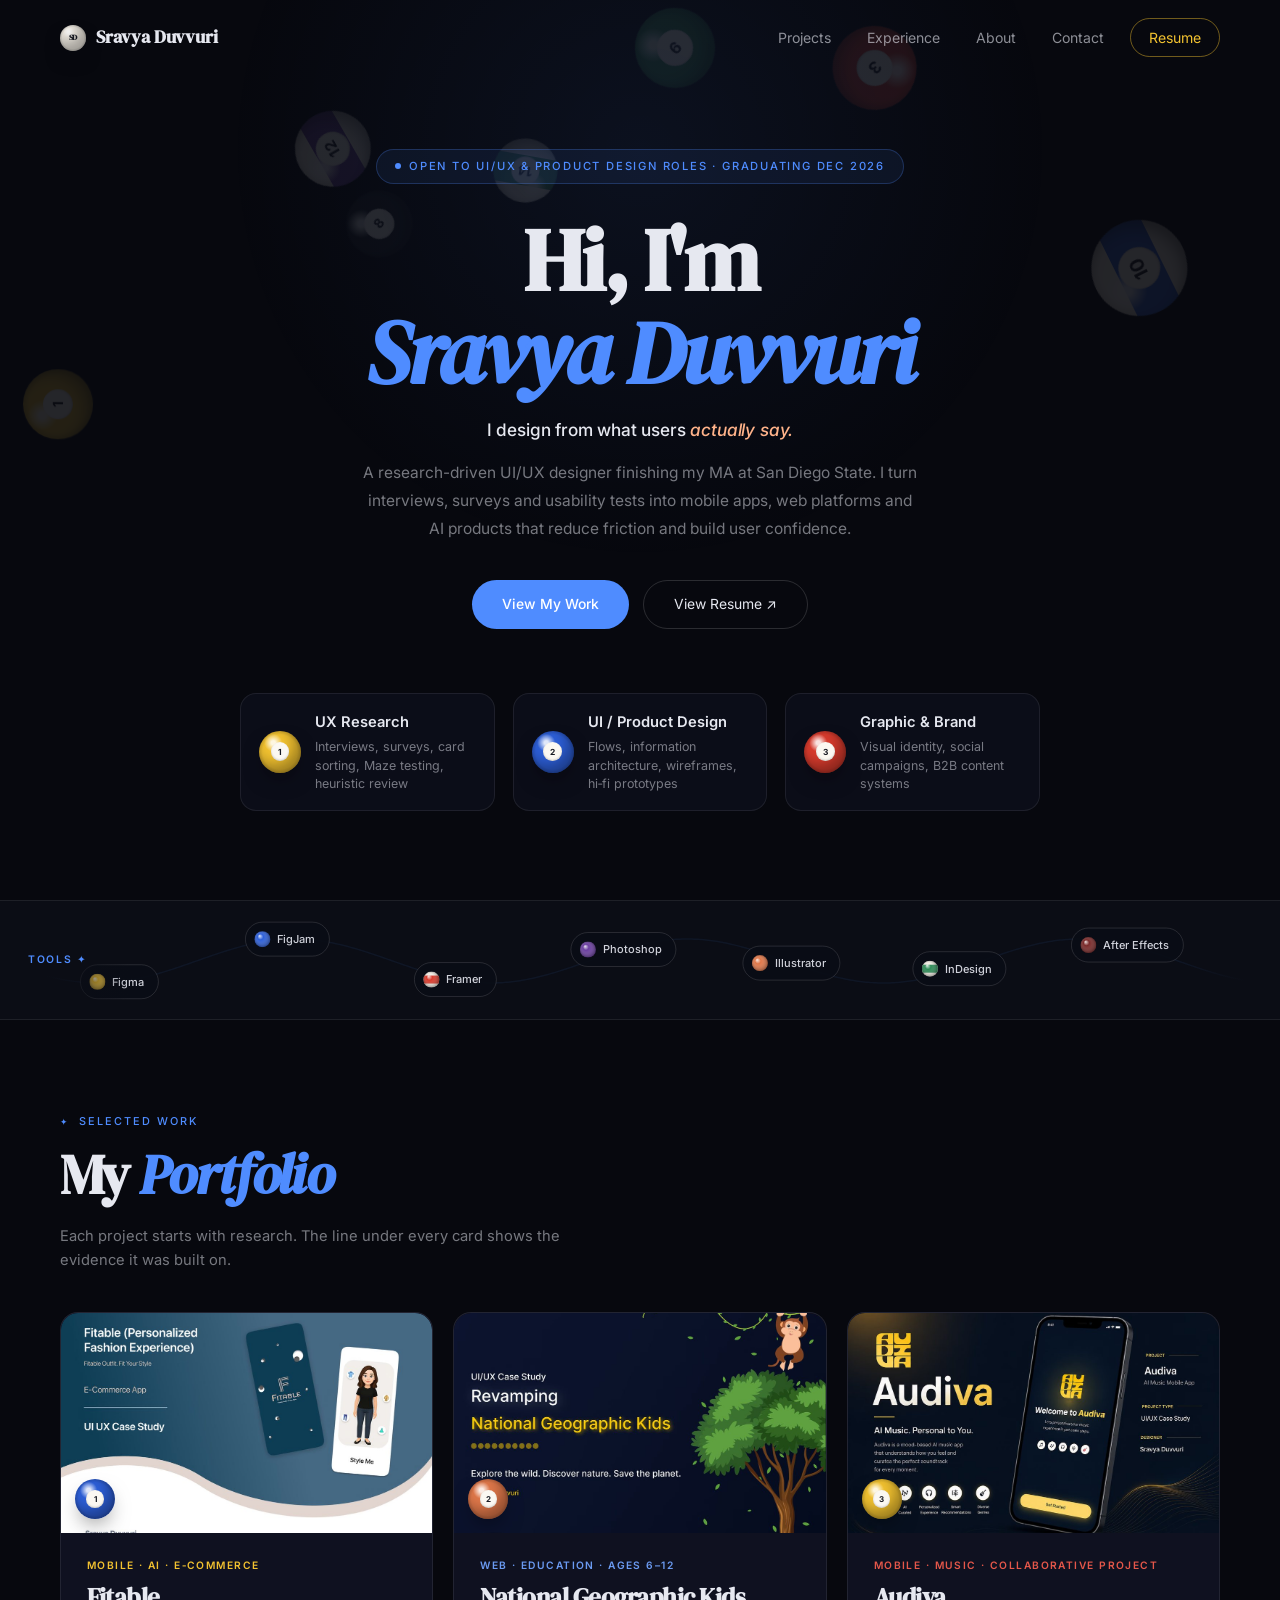
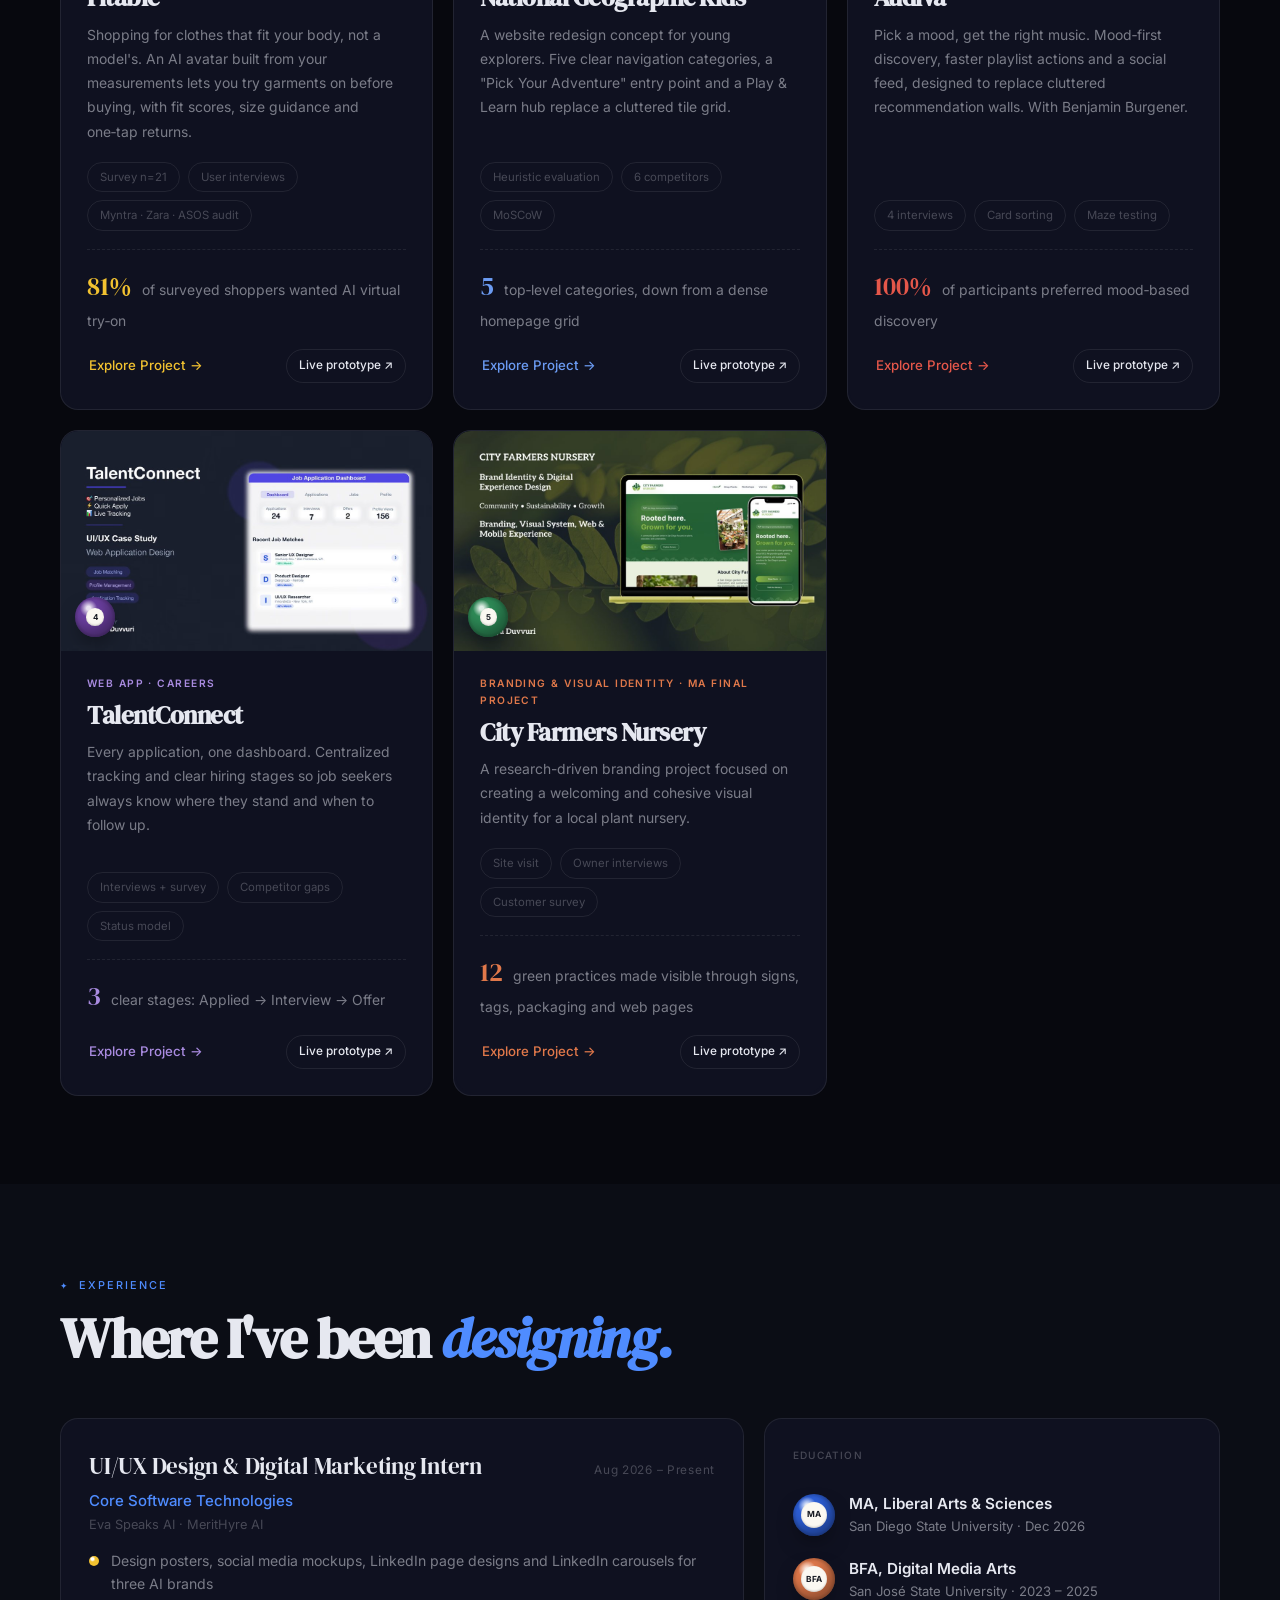
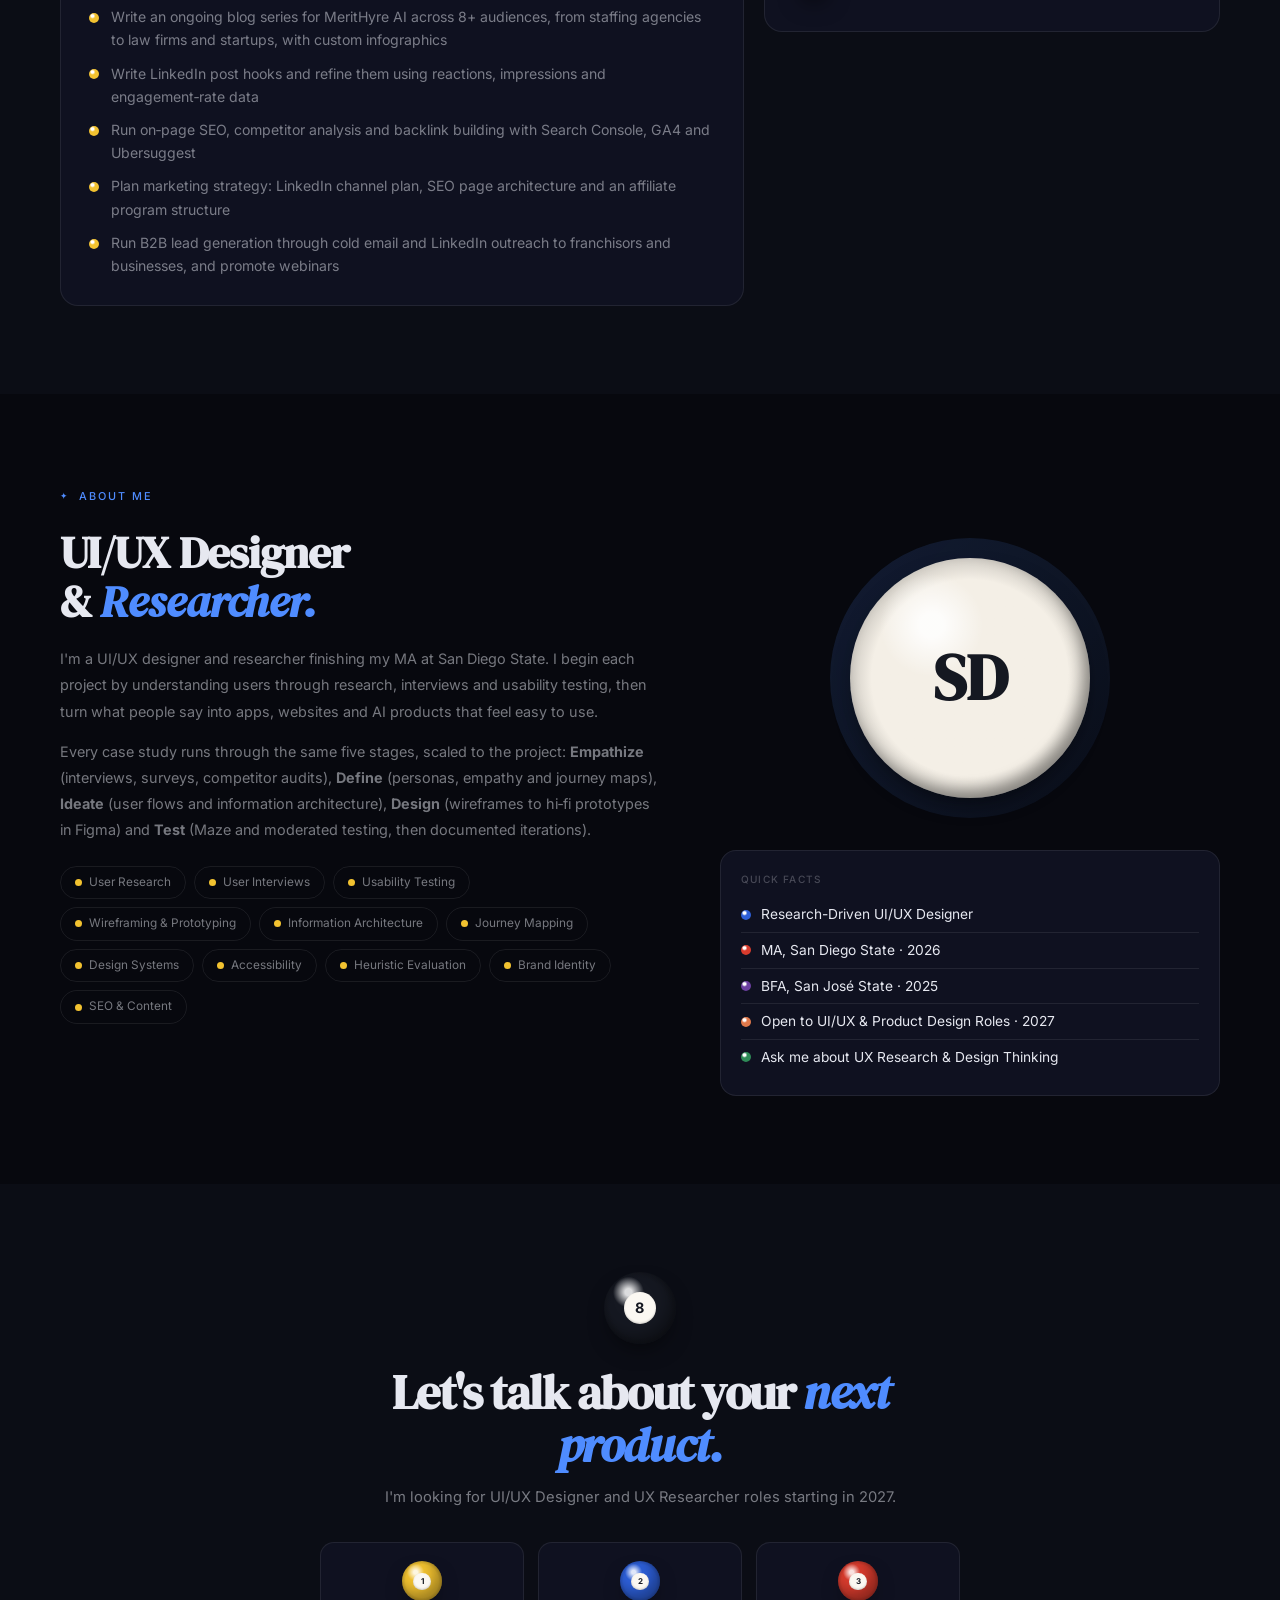
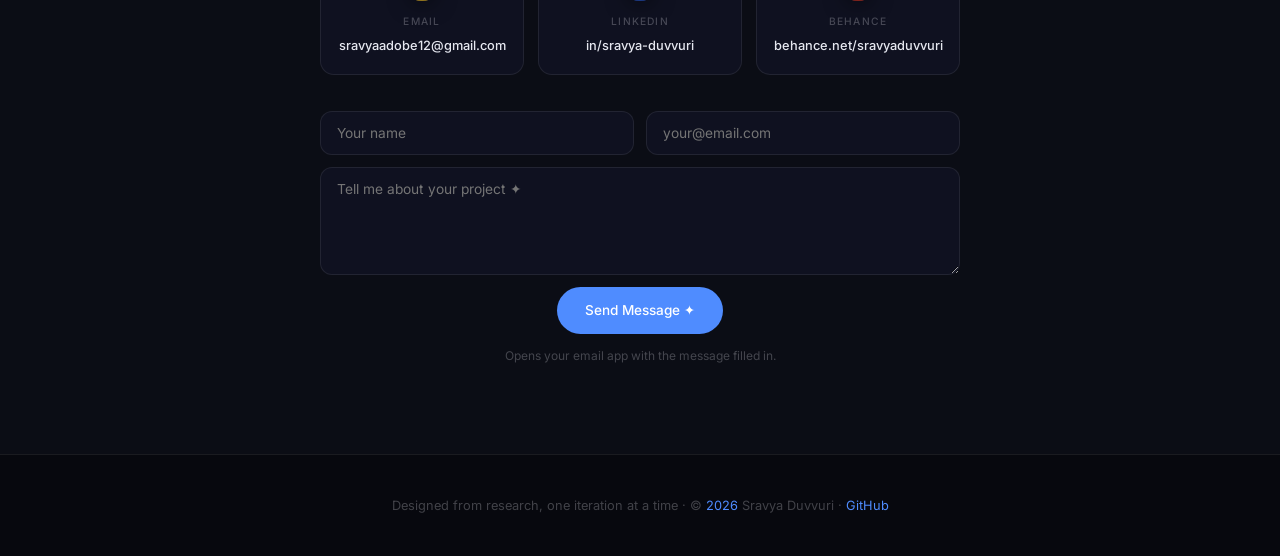
==== commit 5707dd80: "Update index.html" ====
--- a/index.html
+++ b/index.html
@@ -146,7 +146,7 @@
       <div class="exp-card sr">
         <div class="exp-head"><h3>UI/UX Design &amp; Digital Marketing Intern</h3><span class="exp-when">Aug 2026 – Present</span></div>
         <p class="exp-org">Core Software Technologies</p>
-        <p class="exp-sub">Eva Speaks AI · MeritHyre AI · AI Franchisor Advisory</p>
+        <p class="exp-sub">Eva Speaks AI · MeritHyre AI</p>
         <ul>
           <li>Design posters, social media mockups, LinkedIn page designs and LinkedIn carousels for three AI brands</li>
           <li>Write an ongoing blog series for MeritHyre AI across 8+ audiences, from staffing agencies to law firms and startups, with custom infographics</li>
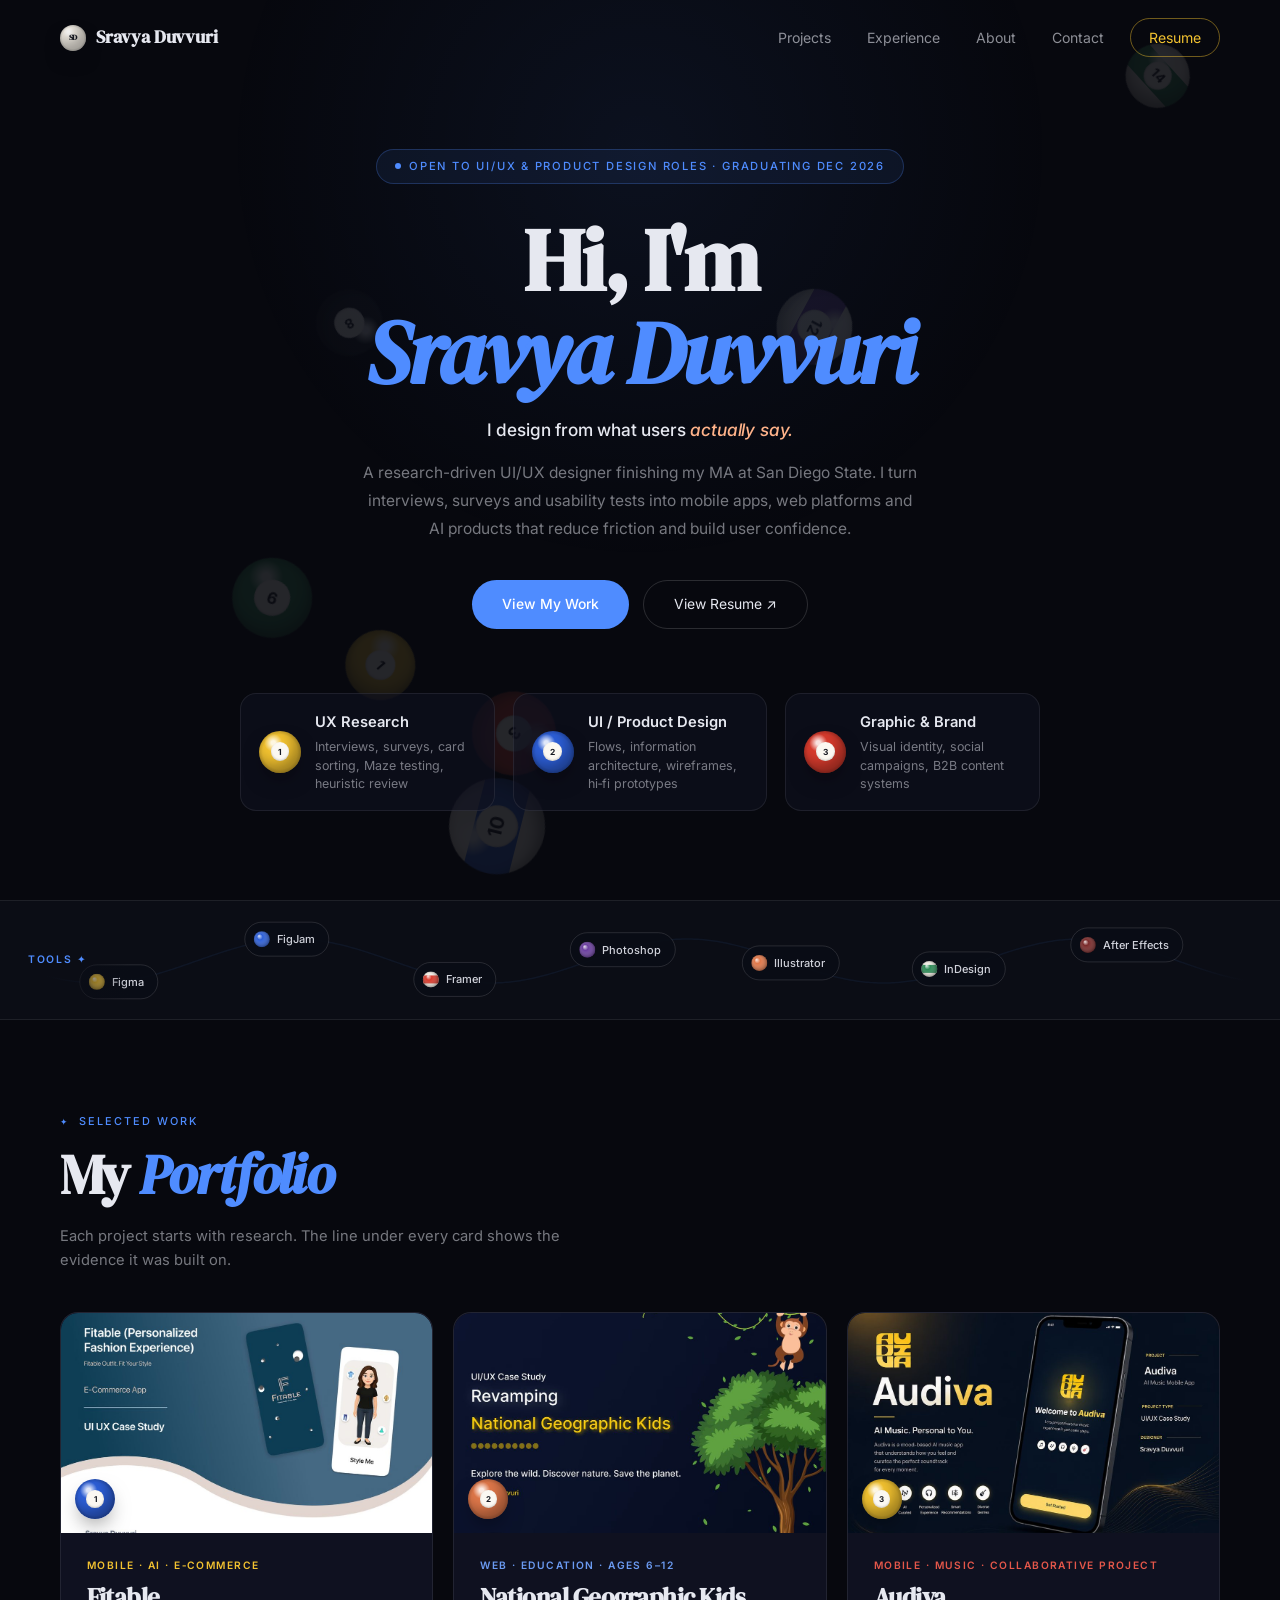
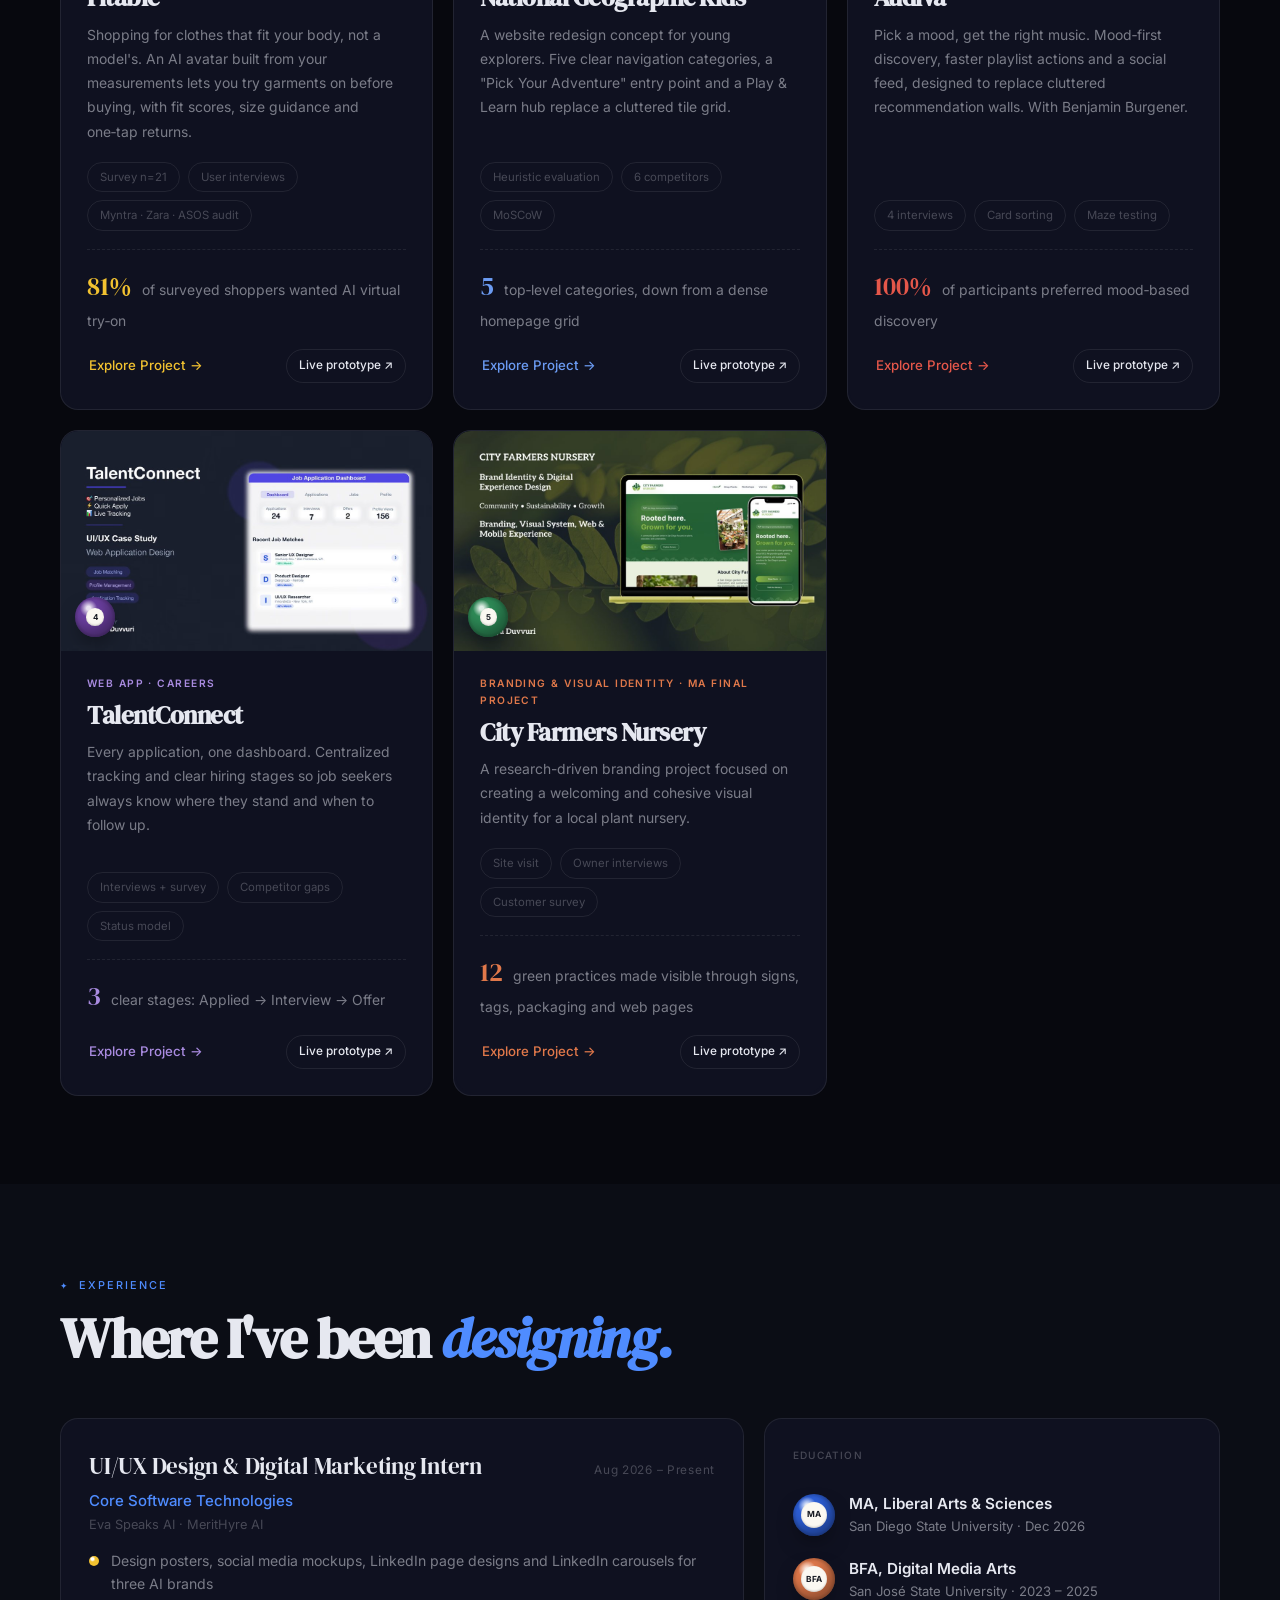
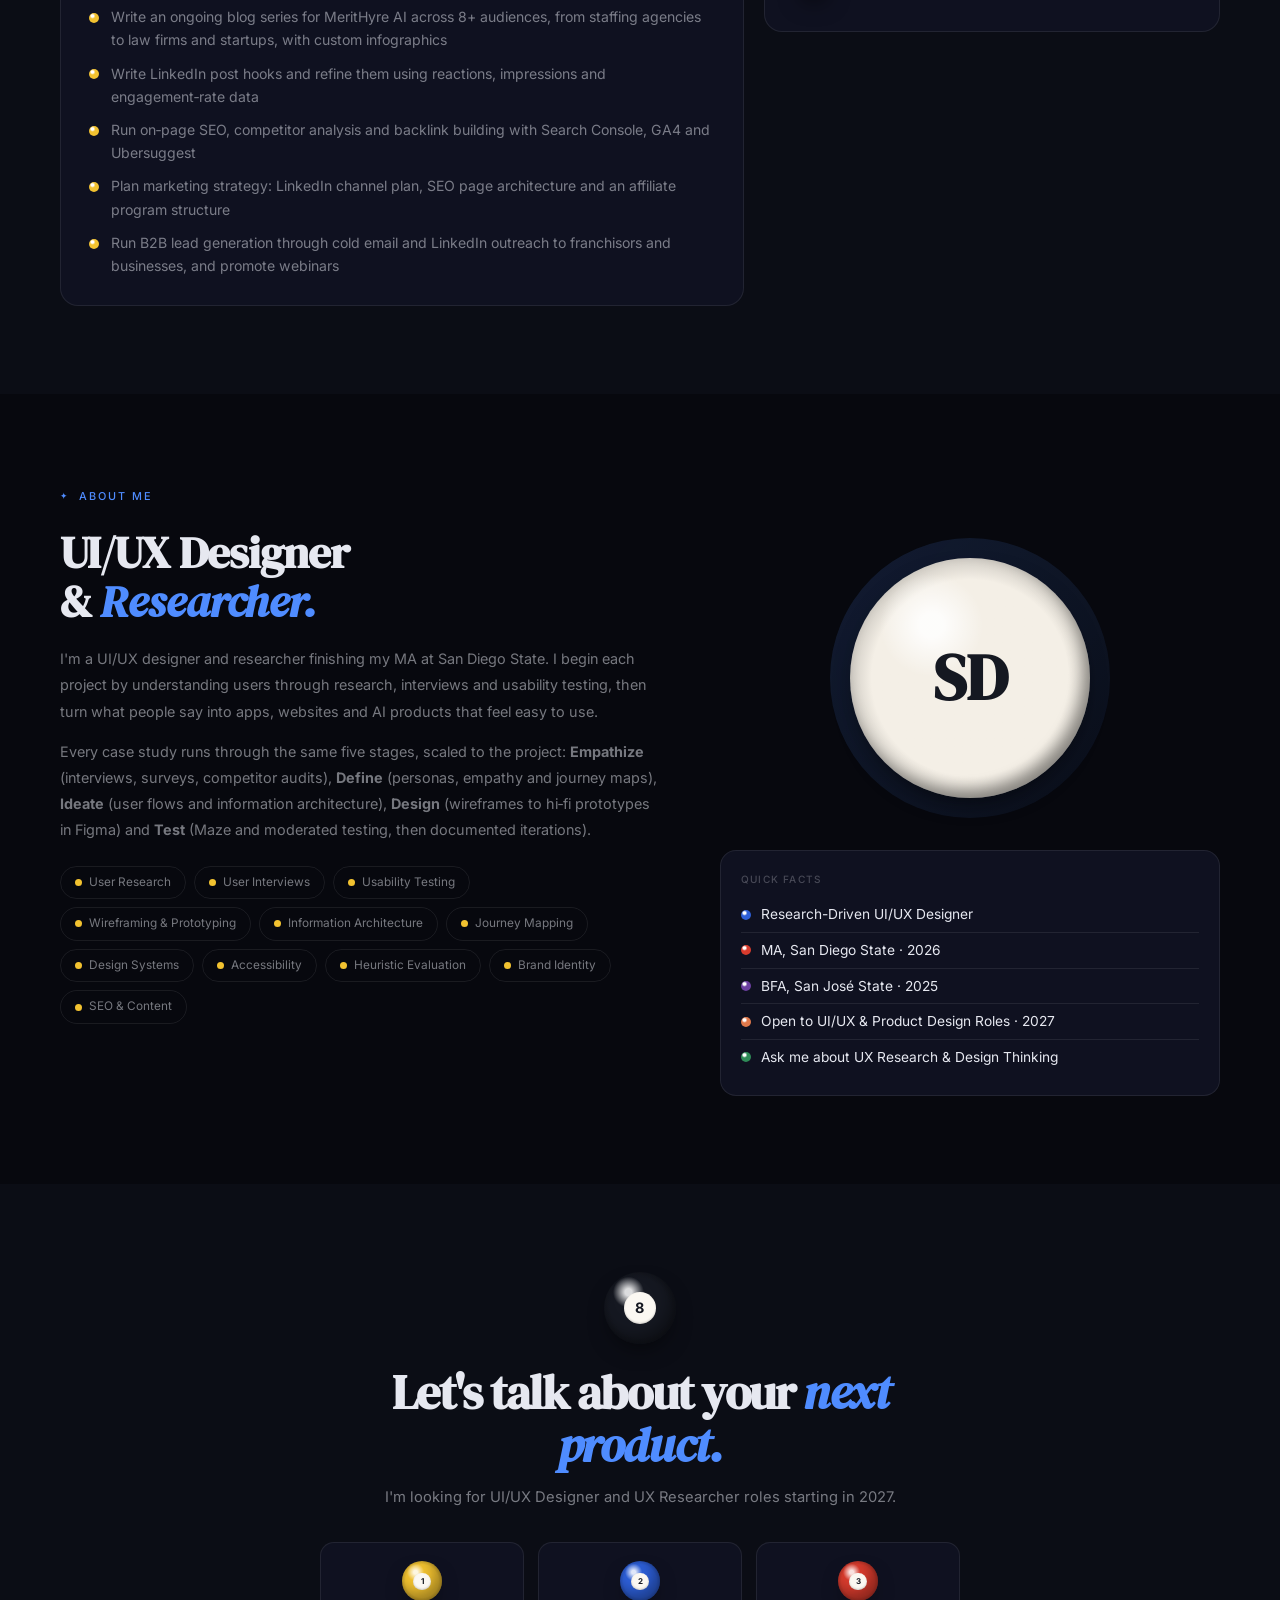
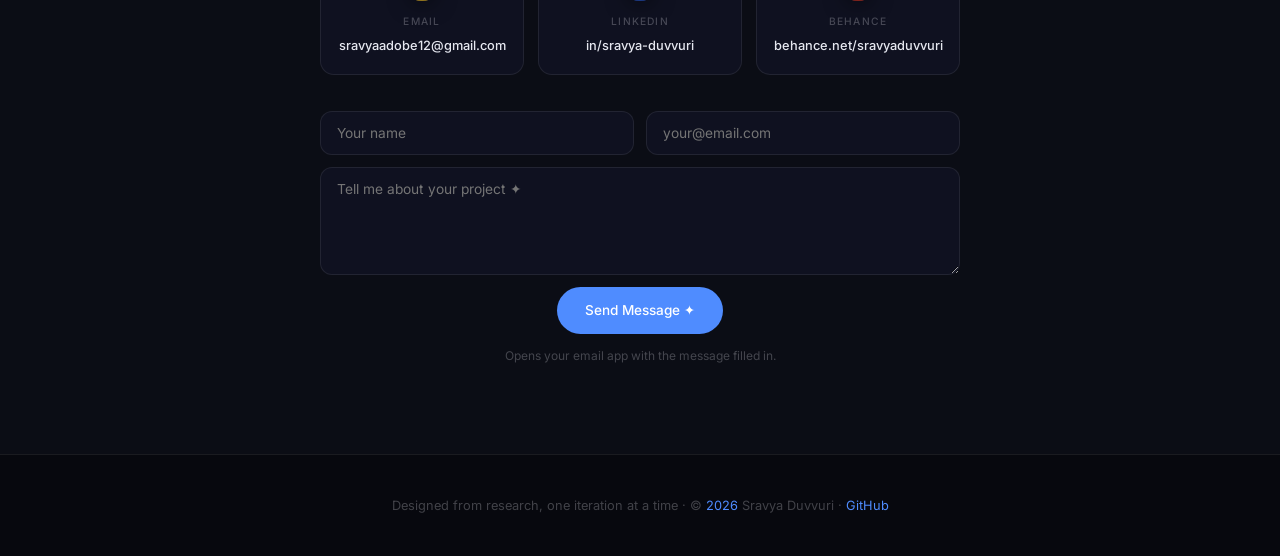
==== commit 75740fbf: "Update resume link to local PDF file" ====
--- a/index.html
+++ b/index.html
@@ -45,7 +45,7 @@
       <p class="hero-sub">A research-driven UI/UX designer finishing my MA at San Diego State. I turn interviews, surveys and usability tests into mobile apps, web platforms and AI products that reduce friction and build user confidence.</p>
       <div class="hero-btns">
         <a class="btn-primary fx" href="#projects">View My Work</a>
-        <a class="btn-resume fx" href="https://framerusercontent.com/assets/0Zxfjun5jrpJJbVVGHVgeoyws.pdf" target="_blank" rel="noopener">View Resume ↗</a>
+        <a class="btn-resume fx" href="SravyaDuvvuri-Resume.pdf" target="_blank" rel="noopener">View Resume ↗</a>
       </div>
       <!-- three balls: research, design, brand -->
       <div class="hero-rack" aria-label="What I do">
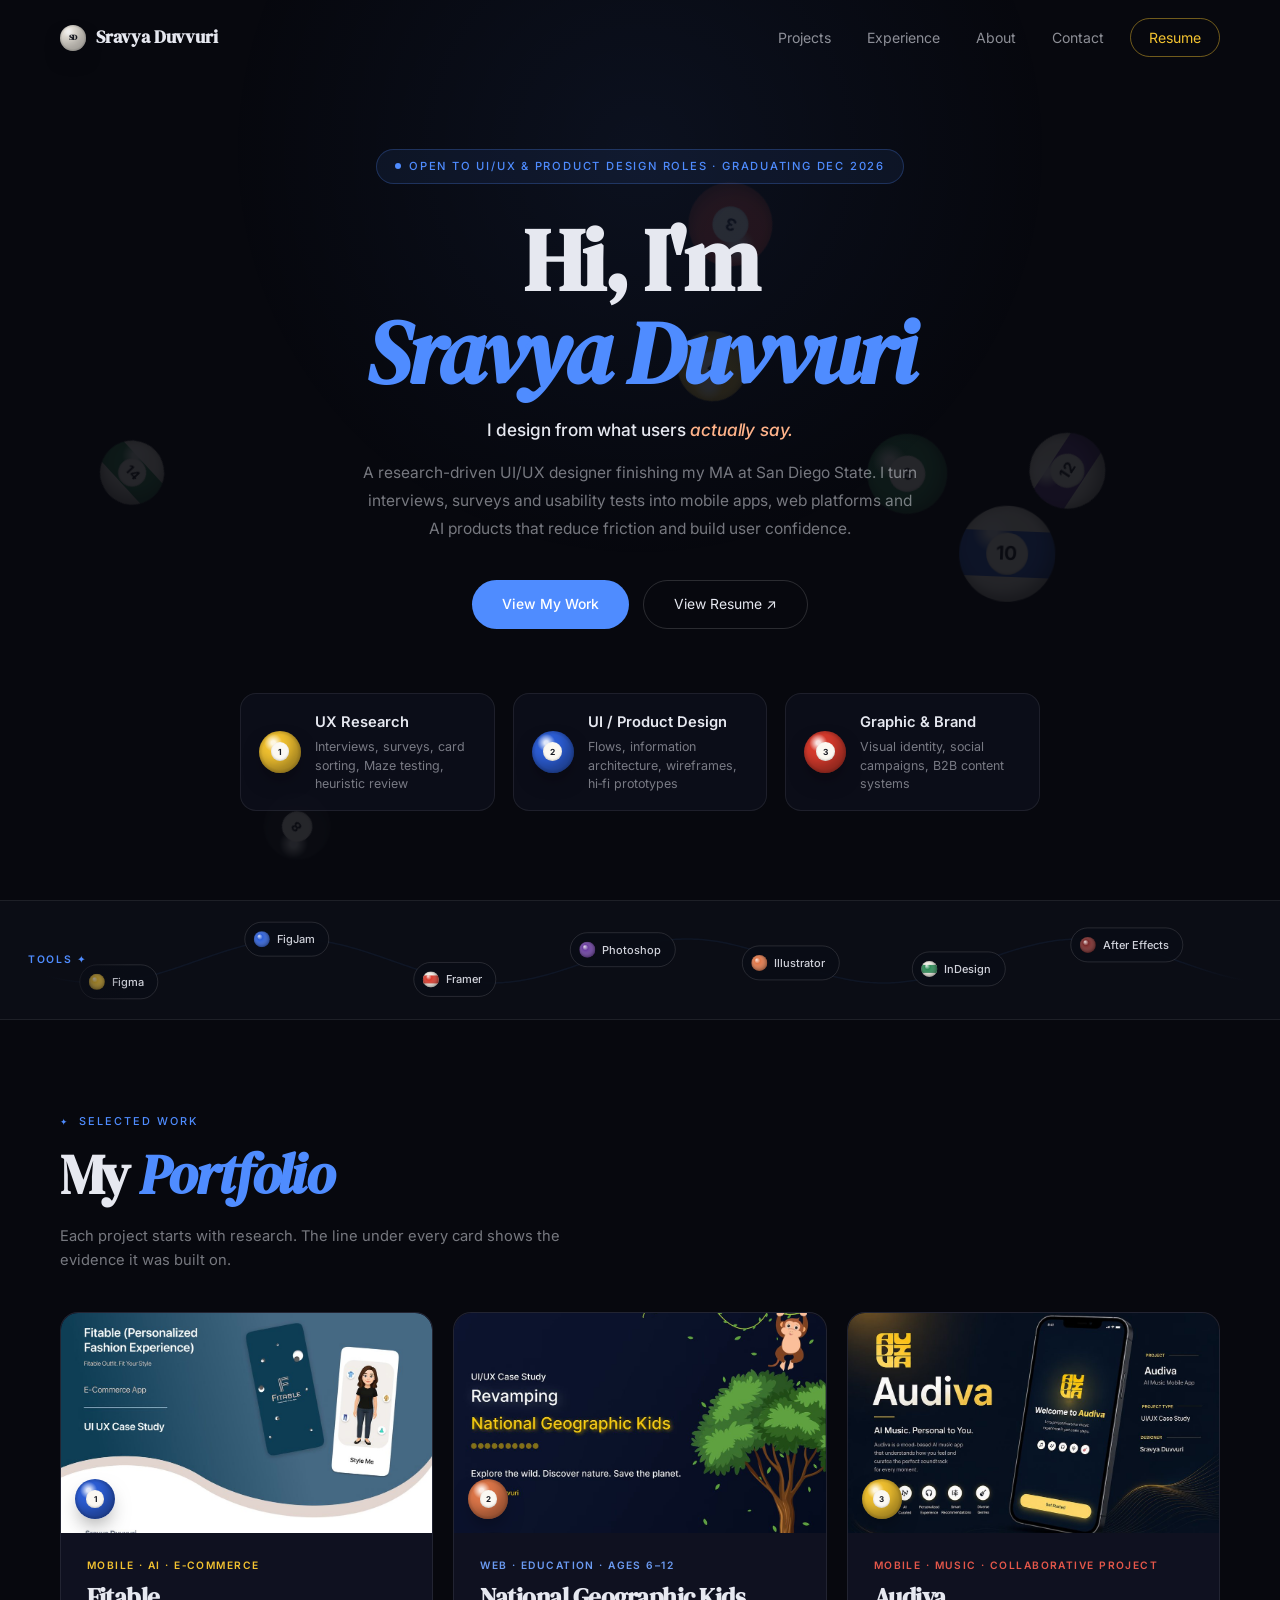
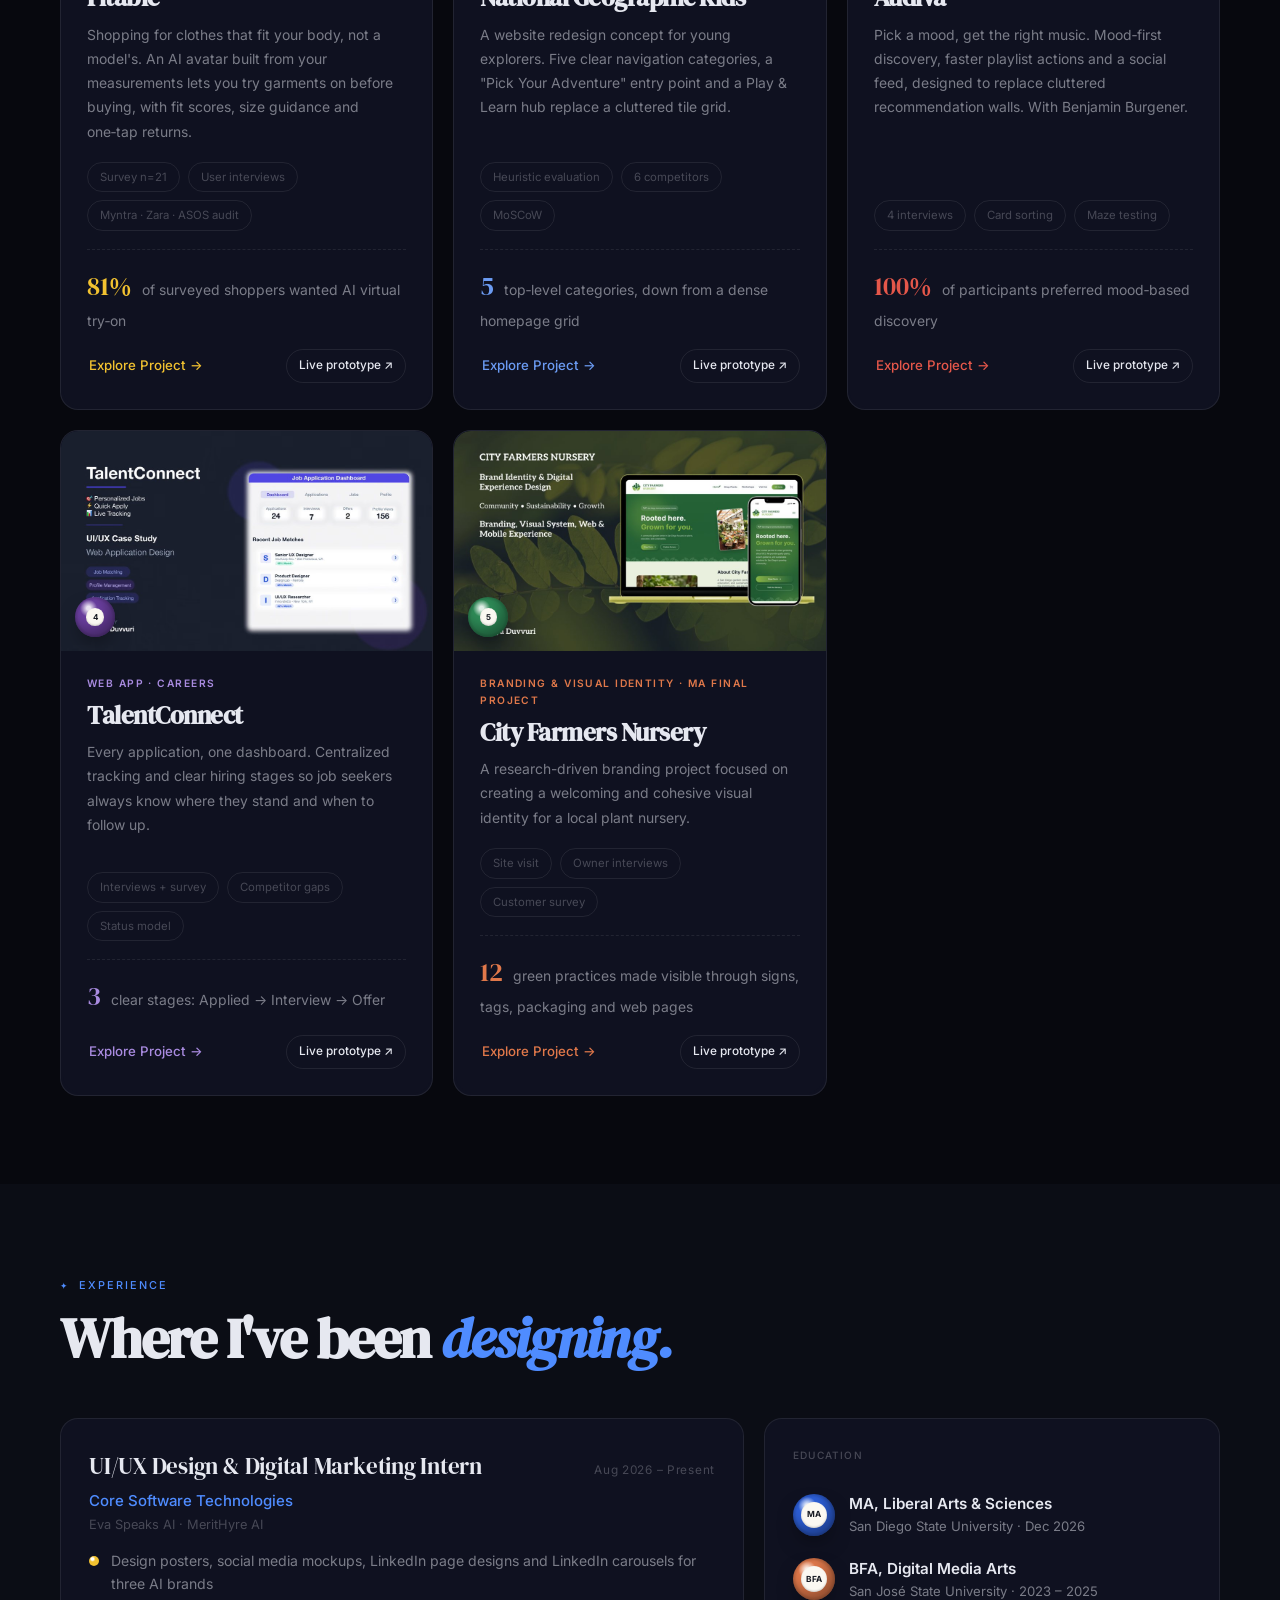
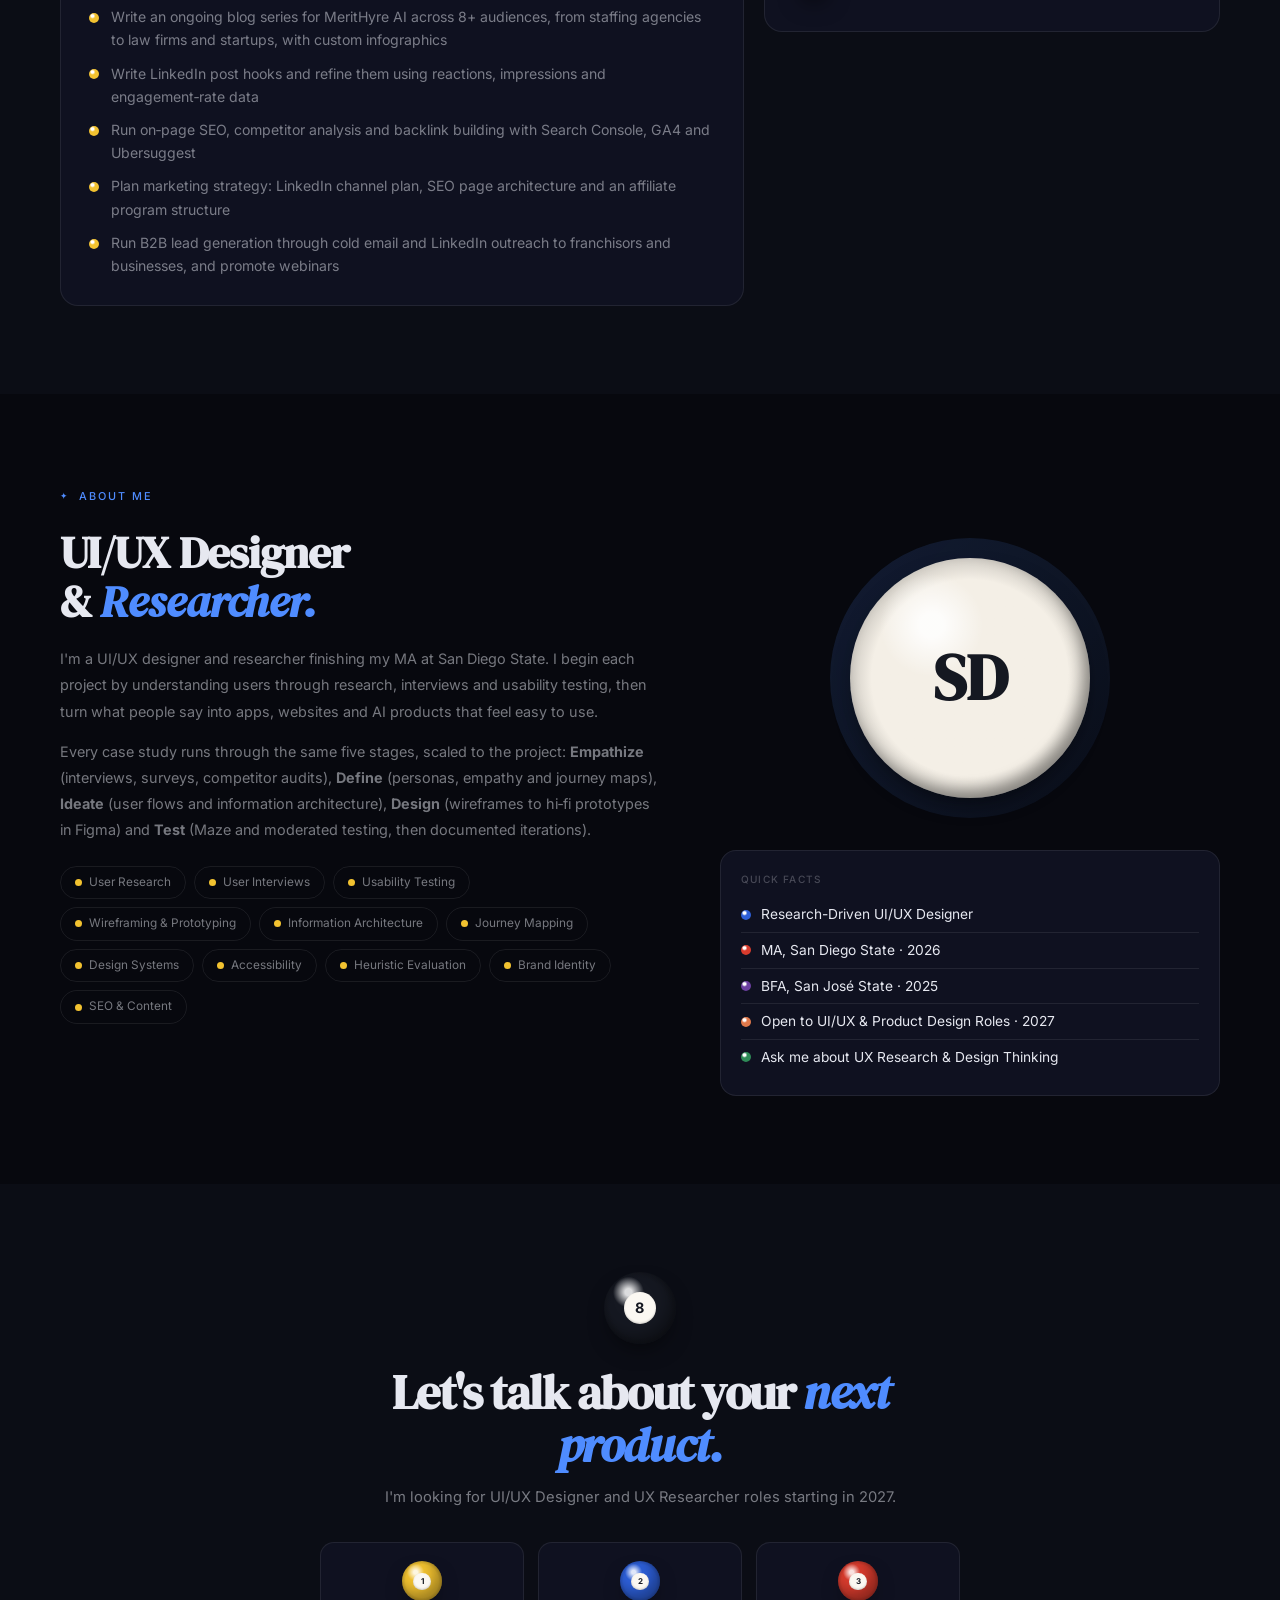
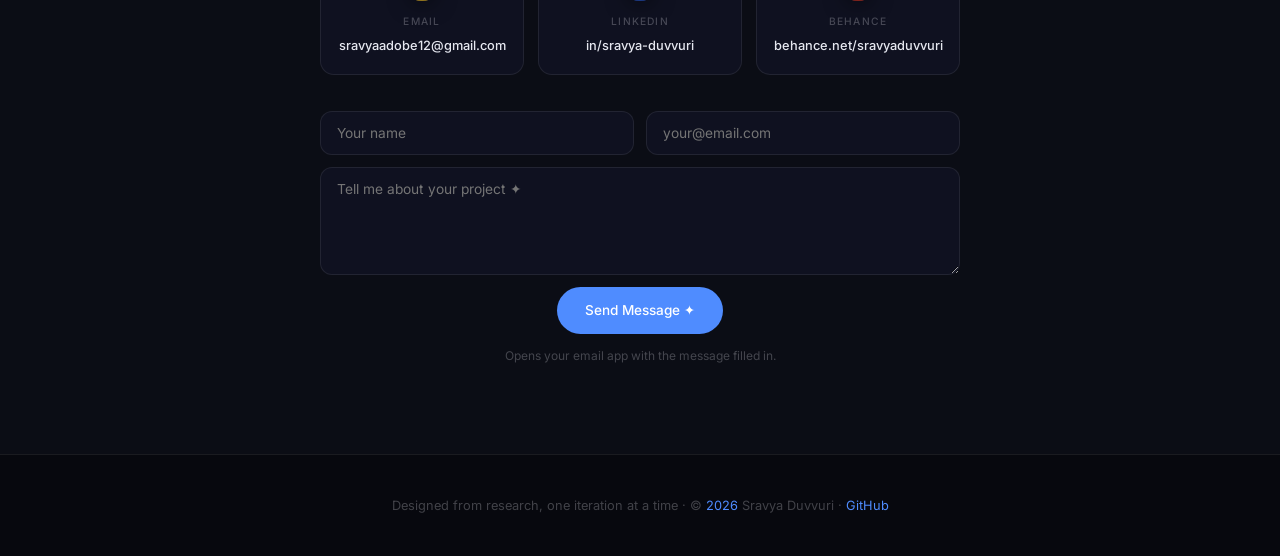
==== commit 170ff1b2: "Update index.html" ====
--- a/index.html
+++ b/index.html
@@ -4,6 +4,8 @@
 <meta charset="utf-8"/>
 <meta name="viewport" content="width=device-width,initial-scale=1"/>
 <title>Sravya Duvvuri Portfolio</title>
+<link rel="icon" type="image/svg+xml" href="favicon.svg">
+<link rel="apple-touch-icon" href="apple-touch-icon.png"> 
 <meta name="description" content="Sravya Duvvuri, research-driven UI/UX designer and researcher. Case studies: City Farmers Nursery, Fitable, Audiva, National Geographic Kids and TalentConnect."/>
 <link rel="preconnect" href="https://fonts.googleapis.com"/>
 <link rel="preconnect" href="https://fonts.gstatic.com" crossorigin/>
--- a/styles.css
+++ b/styles.css
@@ -1242,6 +1242,7 @@
 /* wireframe loop: the PNGs carry their own phone shadow, so no frame around them */
 .cs-marquee.wf .cs-img{background:none;border:0;border-radius:0;box-shadow:none;height:480px}
 @media(max-width:600px){.cs-marquee.wf .cs-img{height:360px}}
+
 /* ---------- City Farmers Nursery (brand case page) ---------- */
 .cfn-sub{font-family:'DM Serif Display',serif;font-weight:400;font-size:1.35rem;margin:34px 0 4px}
 .cfn-personas{display:grid;grid-template-columns:repeat(3,minmax(0,1fr));gap:18px;margin-top:26px}
@@ -1286,3 +1287,46 @@
 @media(max-width:900px){.cfn-personas,.cfn-apps{grid-template-columns:1fr}.cfn-swatches{grid-template-columns:repeat(2,minmax(0,1fr))}.cfn-type{grid-template-columns:1fr}.cfn-group.wide .cfn-tiles{grid-template-columns:repeat(2,minmax(0,1fr))}}
 @media(max-width:520px){.cfn-tiles{grid-template-columns:repeat(2,minmax(0,1fr))}.cfn-tiles .cs-img{height:170px}.cfn-type-list{grid-template-columns:1fr}}
 .cfn-group.fleet .cfn-tiles{grid-template-columns:repeat(2,minmax(0,1fr))}.cfn-group.fleet .cs-img{height:260px}
+
+/* ---------- City Farmers Nursery · research sections (NEW) ---------- */
+.cfn-quotes{display:grid;grid-template-columns:repeat(2,minmax(0,1fr));gap:14px;margin-top:14px}
+.cfn-quotes blockquote{margin:0;padding:20px 22px;border-radius:16px;background:rgba(144,179,87,.1);border-left:3px solid var(--c);color:#e9f0dd;font-family:'DM Serif Display',serif;font-style:italic;font-size:1.2rem;line-height:1.45}
+.cfn-quotes cite{display:block;margin-top:10px;font:500 .78rem Inter,sans-serif;font-style:normal;color:var(--muted);letter-spacing:.04em}
+.cfn-practices{list-style:none;counter-reset:p;display:grid;grid-template-columns:repeat(4,minmax(0,1fr));gap:12px;margin:0;padding:0}
+.cfn-practices li{counter-increment:p;background:var(--card);border:1px solid var(--border);border-radius:14px;padding:16px 18px;display:flex;flex-direction:column;gap:4px}
+.cfn-practices li::before{content:counter(p,decimal-leading-zero);font:600 .7rem Inter,sans-serif;letter-spacing:.14em;color:var(--c)}
+.cfn-practices b{font-weight:600;font-size:.95rem}
+.cfn-practices span{color:var(--muted);font-size:.84rem;line-height:1.6}
+.cfn-story{display:grid;grid-template-columns:repeat(3,minmax(0,1fr));gap:12px}
+.cfn-story>div{background:var(--card);border:1px solid var(--border);border-radius:16px;padding:18px;display:flex;flex-direction:column;gap:6px}
+.cfn-story .ball{--s:30px;margin-bottom:6px}
+.cfn-story b{font-weight:600;font-size:.98rem}
+.cfn-story p{color:var(--muted);font-size:.88rem;line-height:1.7}
+.cfn-story q{margin-top:auto;color:var(--c);font-family:'DM Serif Display',serif;font-style:italic;font-size:1.05rem}
+.cfn-journey{margin-top:22px;overflow-x:auto;border:1px solid var(--border);border-radius:16px;background:var(--card)}
+.cfn-jgrid{display:grid;grid-template-columns:128px repeat(6,minmax(130px,1fr));min-width:920px}
+.cfn-jgrid>*{padding:12px 14px;border-bottom:1px solid var(--border);margin:0}
+.cfn-jgrid>p{color:var(--muted);font-size:.82rem;line-height:1.55;border-left:1px solid var(--border)}
+.cfn-jgrid>p.op{color:var(--c)}
+.cfn-jl{font:600 .64rem Inter,sans-serif;letter-spacing:.14em;text-transform:uppercase;color:var(--muted2);align-self:stretch}
+.cfn-jh{font-weight:600;font-size:.88rem;border-left:1px solid var(--border)}
+.cfn-jgrid>:nth-last-child(-n+7){border-bottom:0}
+.cfn-curve{grid-column:span 6;border-left:1px solid var(--border)}
+.cfn-curve svg{display:block;width:100%;height:90px}
+.cfn-curve polyline{fill:none;stroke-width:3;stroke-linejoin:round;stroke-linecap:round;vector-effect:non-scaling-stroke}
+.cfn-curve .cfn-today{stroke:#E0784A;stroke-dasharray:6 6}
+.cfn-curve .cfn-new{stroke:var(--c)}
+.cfn-curve .cfn-mid{stroke:var(--border);stroke-width:1;vector-effect:non-scaling-stroke}
+.cfn-legend{display:flex;flex-wrap:wrap;gap:16px;margin-top:6px;font-size:.76rem;color:var(--muted)}
+.cfn-legend span::before{content:'';display:inline-block;width:18px;height:0;border-top:3px solid var(--c);vertical-align:middle;margin-right:6px}
+.cfn-legend .t::before{border-top:3px dashed #E0784A}
+.cfn-tree{display:flex;flex-direction:column;align-items:center}
+.cfn-tree .root{background:var(--c);color:#0b0d15;font-weight:600;border-radius:50px;padding:10px 26px;font-size:.92rem;position:relative}
+.cfn-tree .root::after{content:'';position:absolute;left:50%;top:100%;height:18px;border-left:1px solid color-mix(in srgb,var(--c) 60%,transparent)}
+.cfn-tree .kids{display:grid;grid-template-columns:repeat(5,minmax(0,1fr));gap:12px;width:100%;margin-top:18px;padding-top:18px;border-top:1px solid color-mix(in srgb,var(--c) 60%,transparent)}
+.cfn-tree .kids div{background:var(--card);border:1px solid var(--border);border-radius:14px;padding:14px 16px}
+.cfn-tree .kids b{display:block;font-weight:600;font-size:.95rem;margin-bottom:4px}
+.cfn-tree .kids small{color:var(--muted);font-size:.8rem;line-height:1.55}
+.cfn-status{display:inline-block;margin-left:10px;padding:3px 10px;border-radius:50px;border:1px dashed var(--c);font-size:.62rem;letter-spacing:.12em;vertical-align:middle}
+@media(max-width:900px){.cfn-practices{grid-template-columns:repeat(2,minmax(0,1fr))}.cfn-story{grid-template-columns:1fr 1fr}.cfn-tree .kids{grid-template-columns:1fr 1fr}.cfn-quotes{grid-template-columns:1fr}}
+@media(max-width:560px){.cfn-practices,.cfn-story,.cfn-tree .kids{grid-template-columns:1fr}}
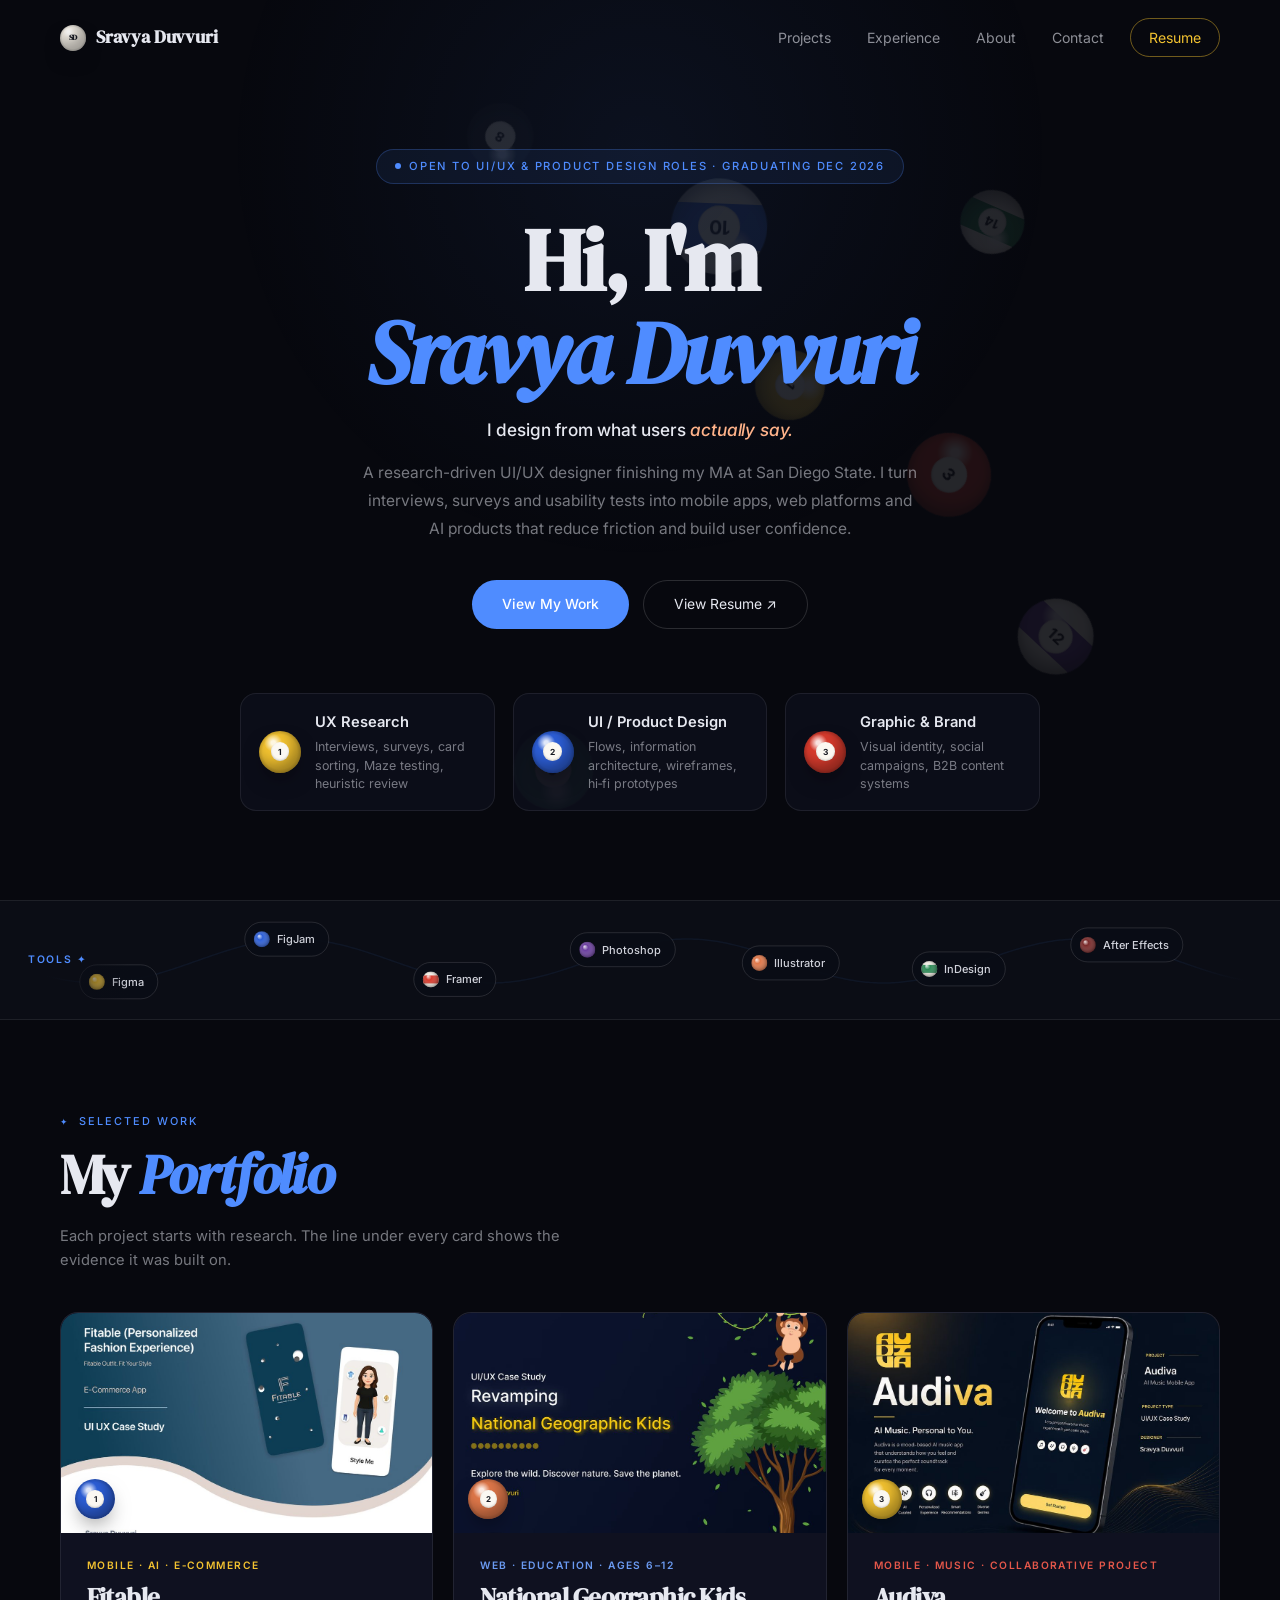
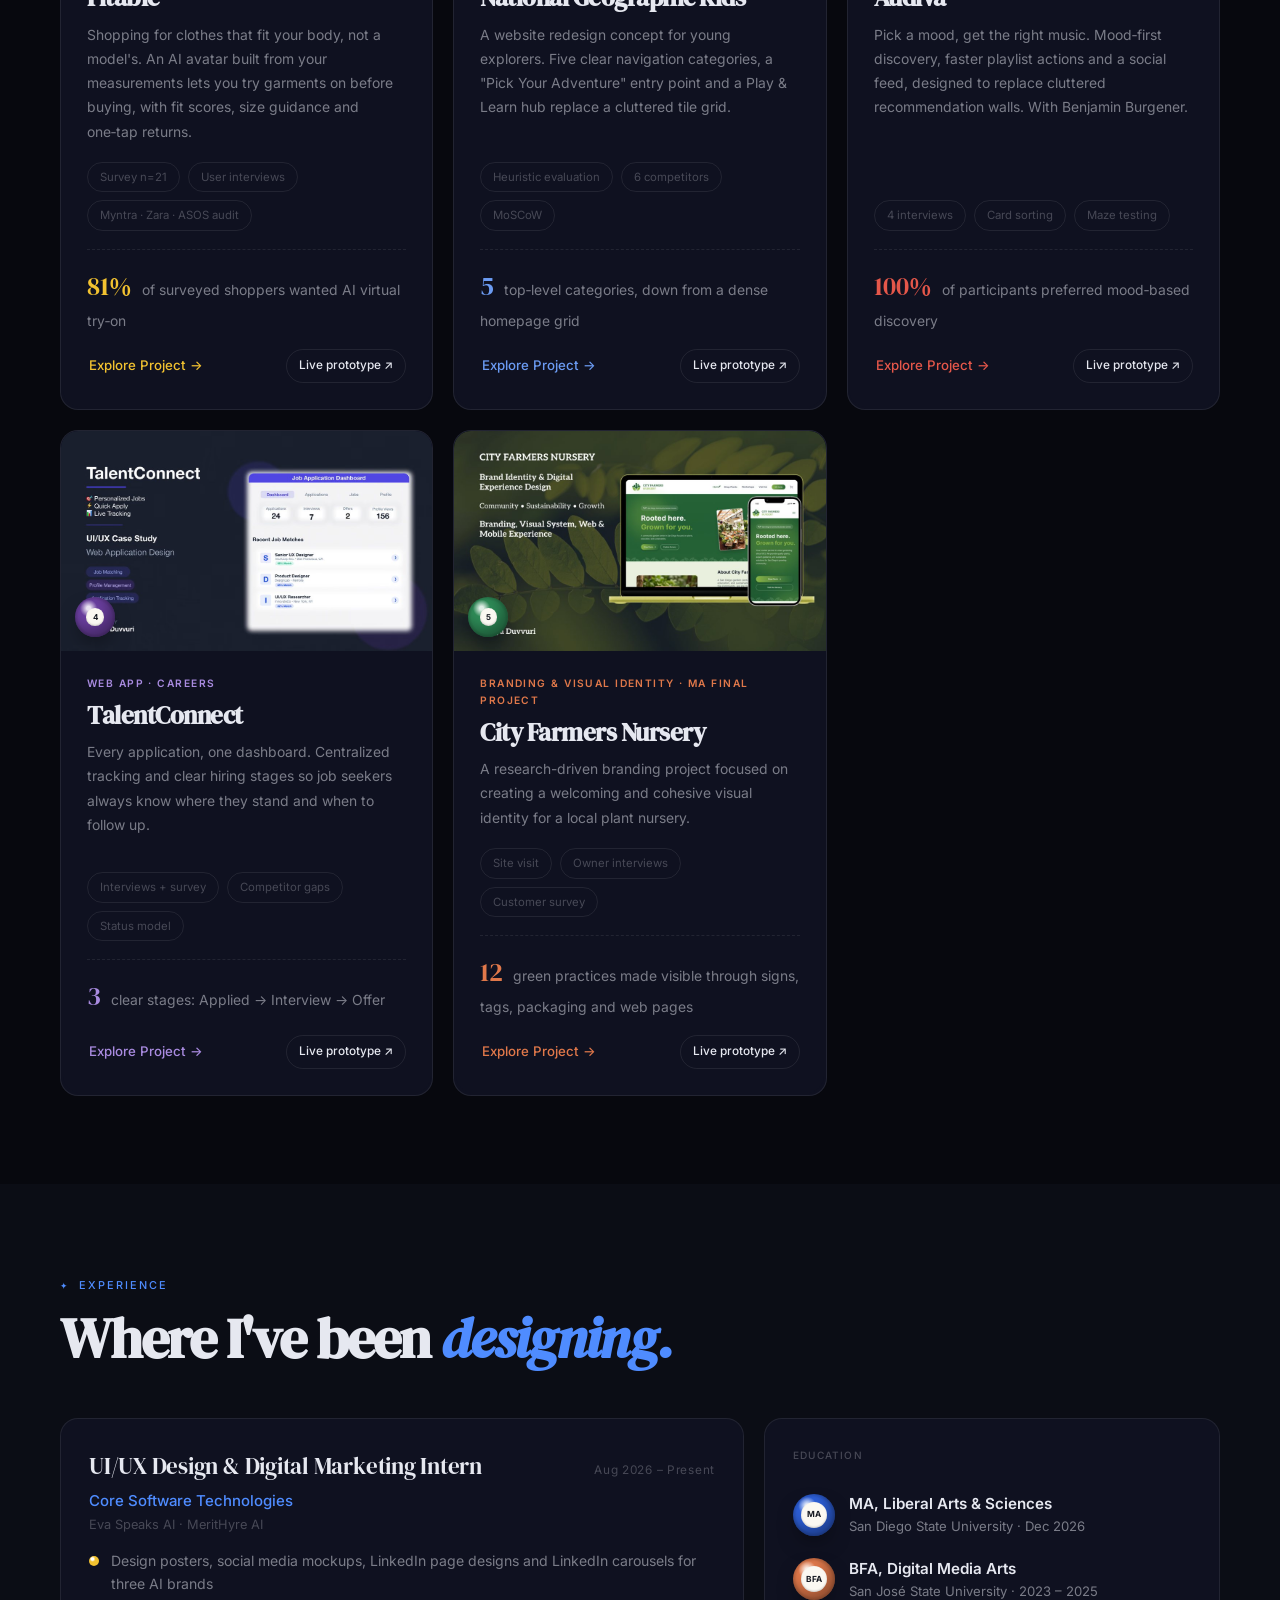
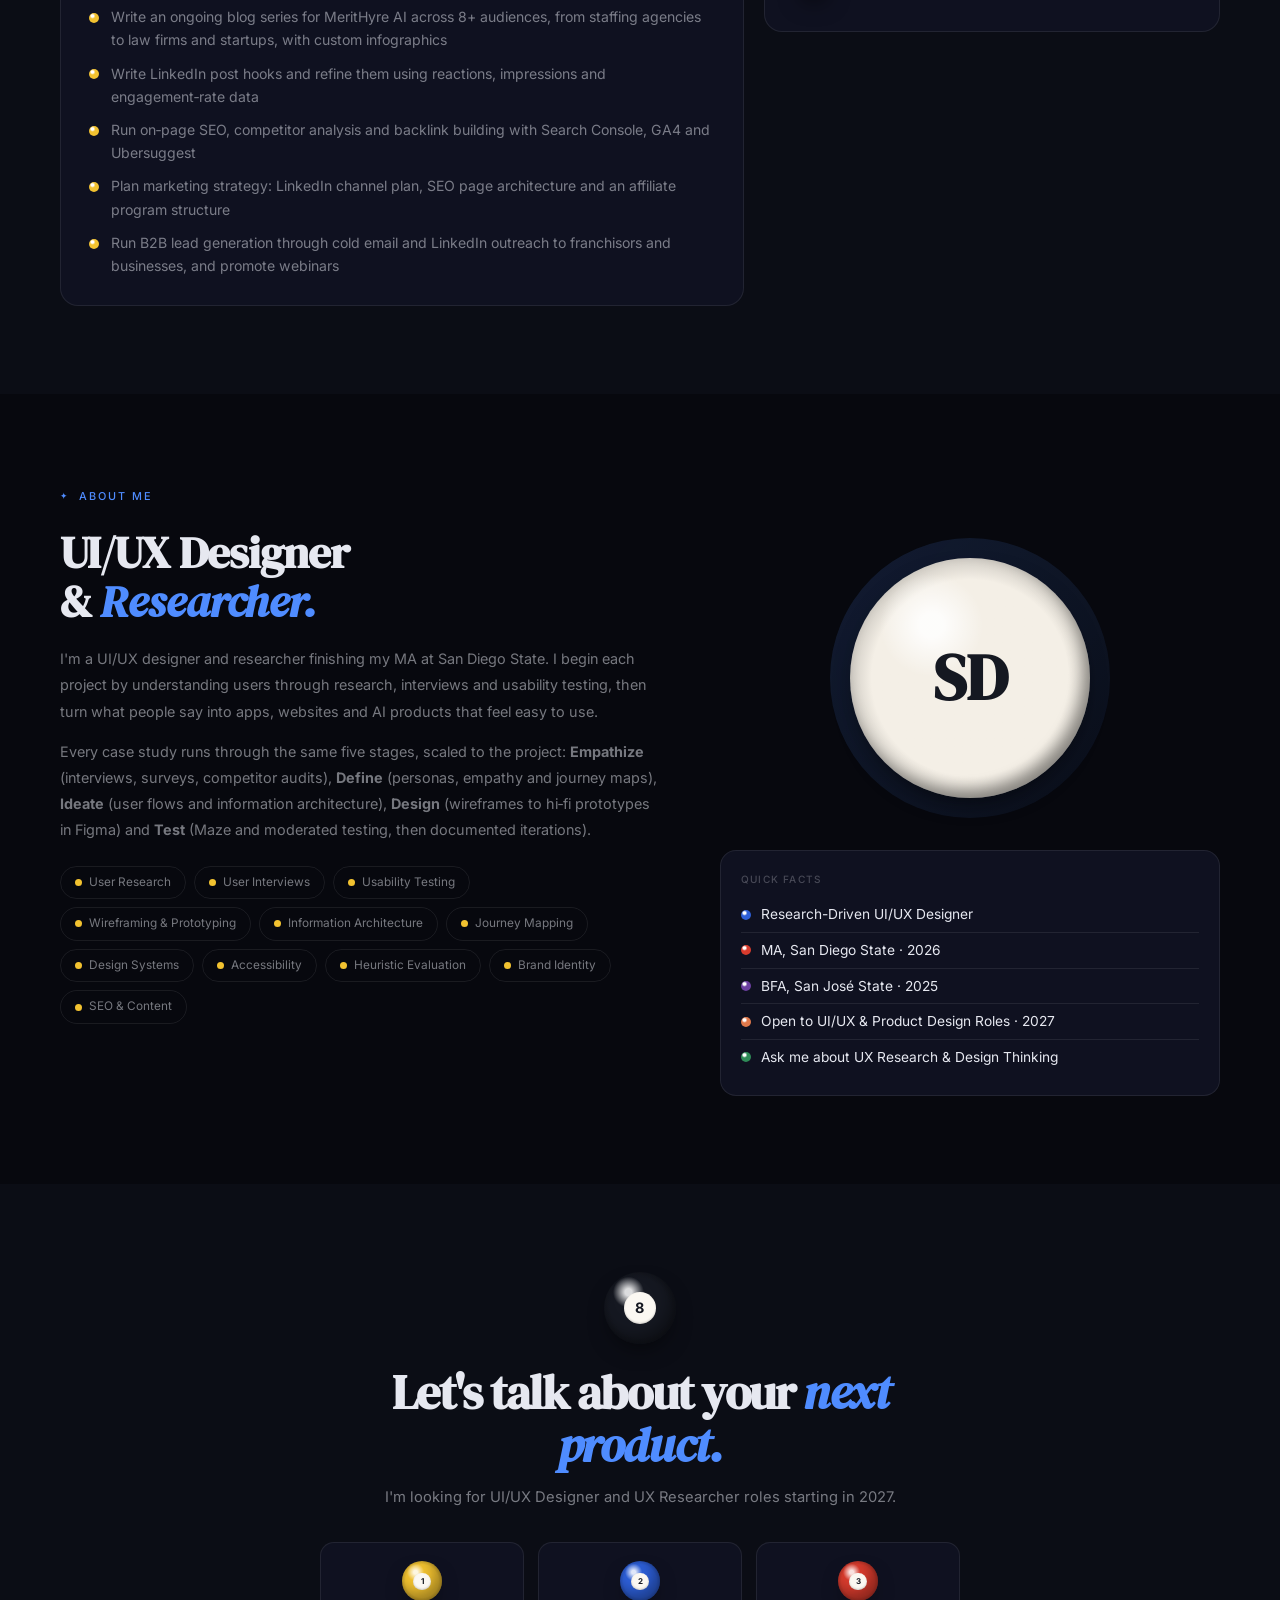
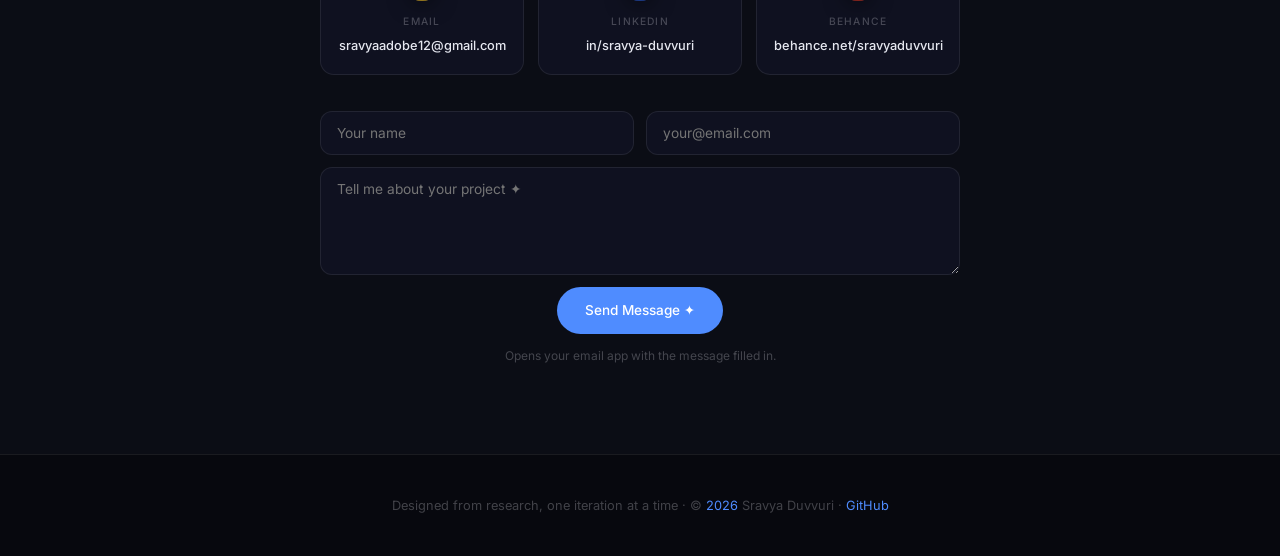
==== commit 3af74588: "Update favicon and apple-touch-icon paths" ====
--- a/index.html
+++ b/index.html
@@ -4,8 +4,8 @@
 <meta charset="utf-8"/>
 <meta name="viewport" content="width=device-width,initial-scale=1"/>
 <title>Sravya Duvvuri Portfolio</title>
-<link rel="icon" type="image/svg+xml" href="favicon.svg">
-<link rel="apple-touch-icon" href="apple-touch-icon.png"> 
+<link rel="icon" type="image/svg+xml" href="img/favicon.svg">
+<link rel="apple-touch-icon" href="img/apple-touch-icon.png">
 <meta name="description" content="Sravya Duvvuri, research-driven UI/UX designer and researcher. Case studies: City Farmers Nursery, Fitable, Audiva, National Geographic Kids and TalentConnect."/>
 <link rel="preconnect" href="https://fonts.googleapis.com"/>
 <link rel="preconnect" href="https://fonts.gstatic.com" crossorigin/>
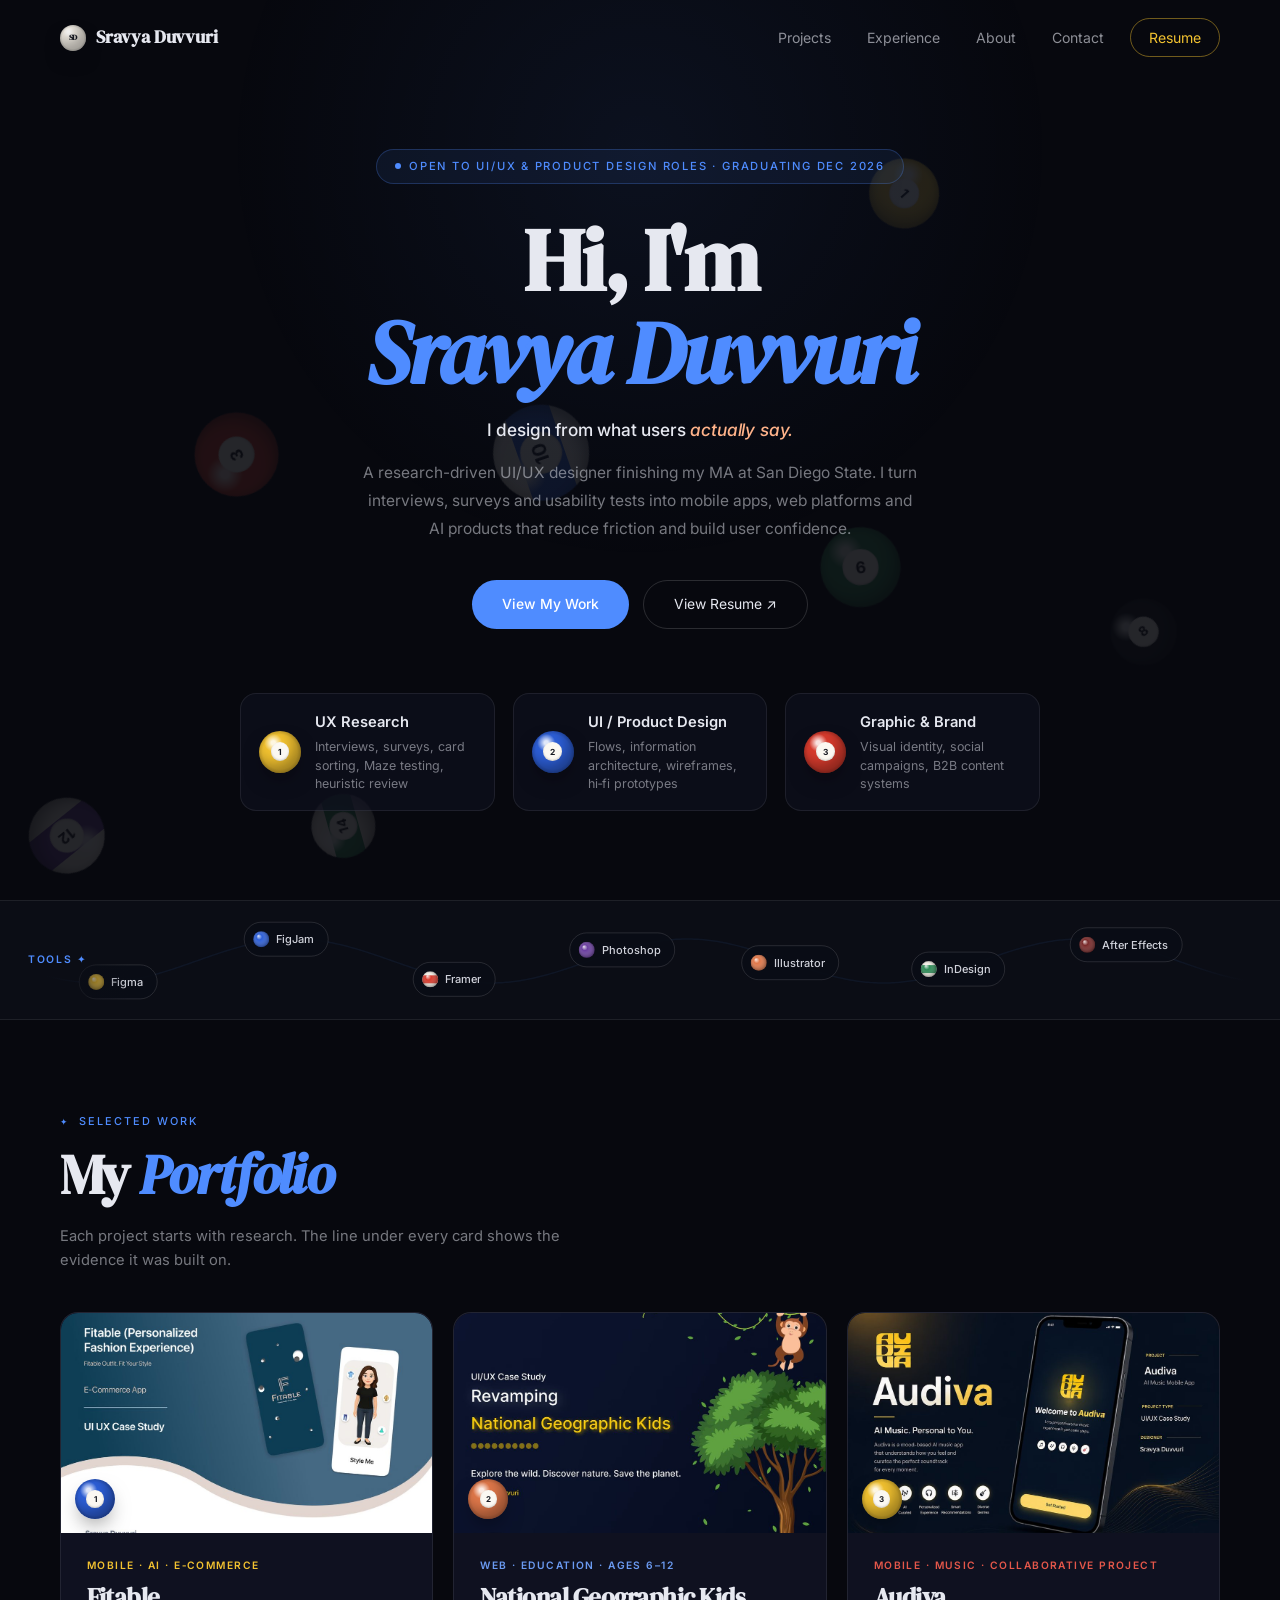
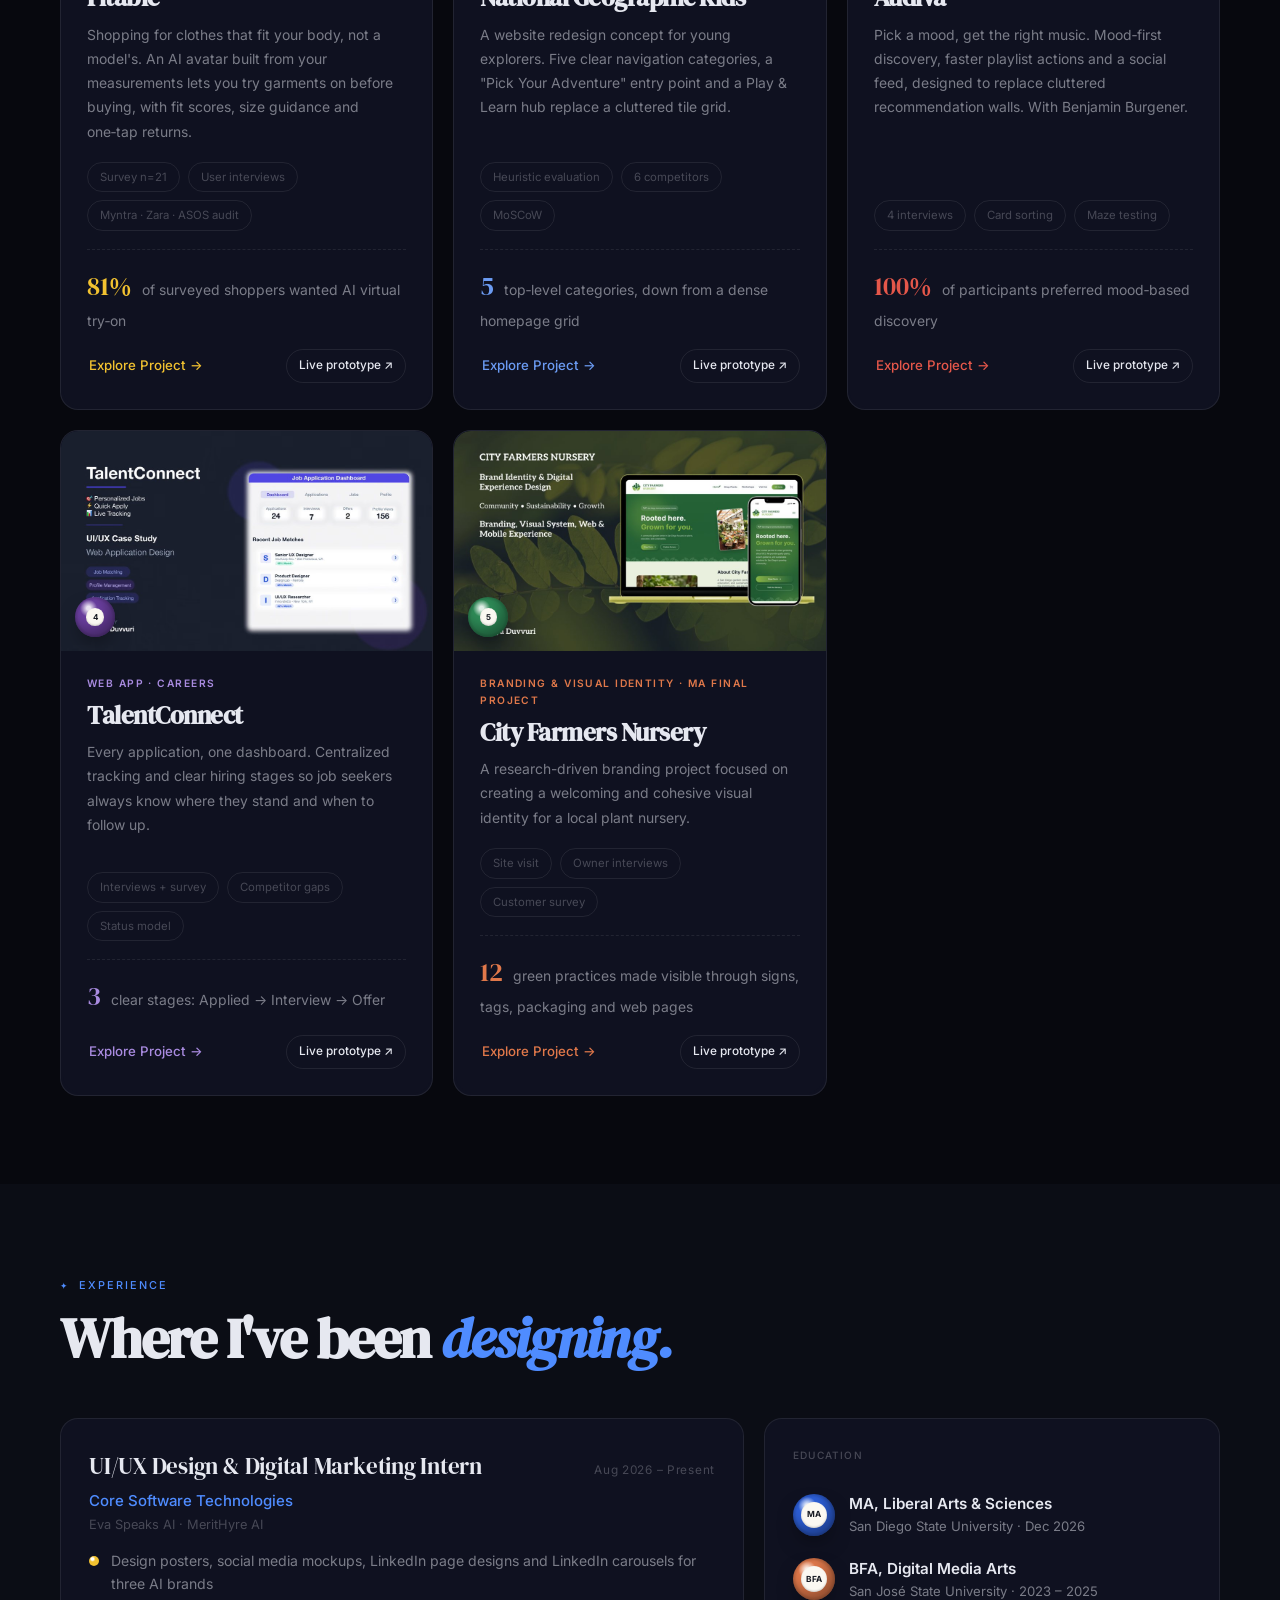
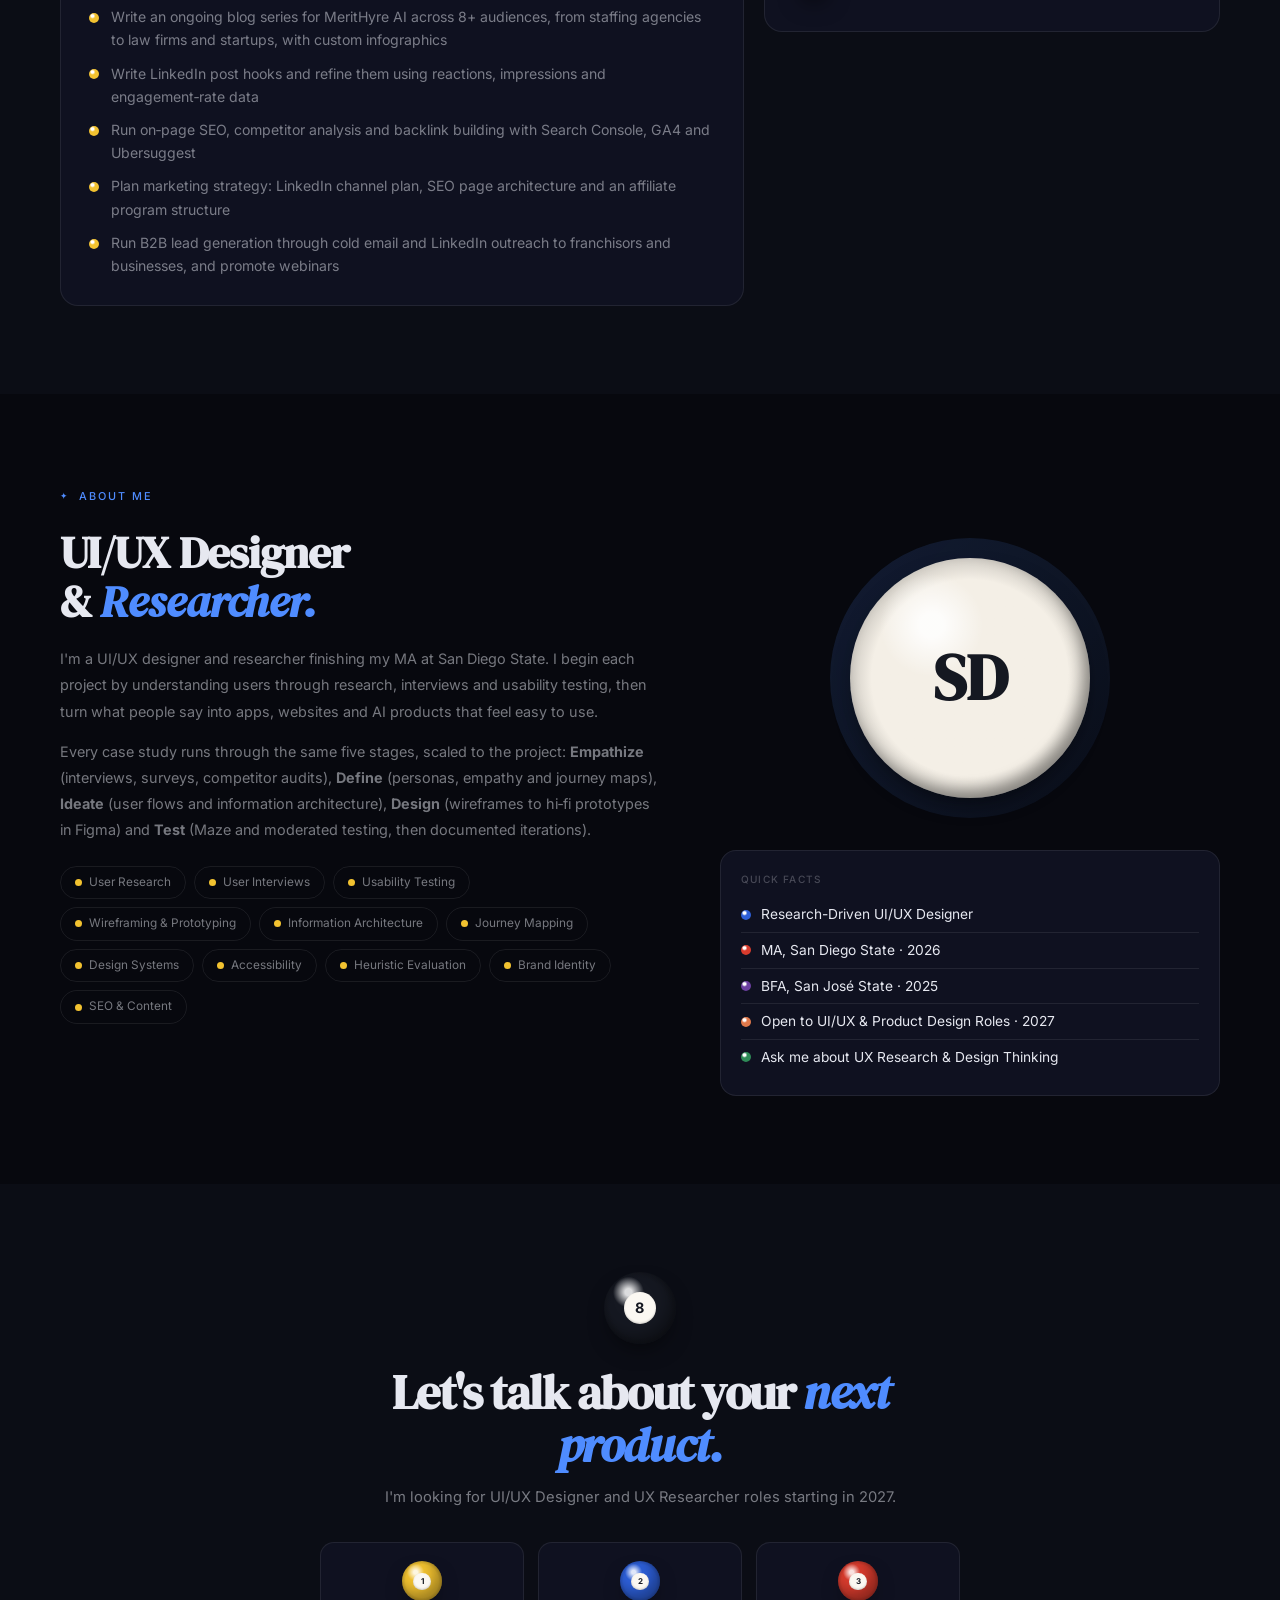
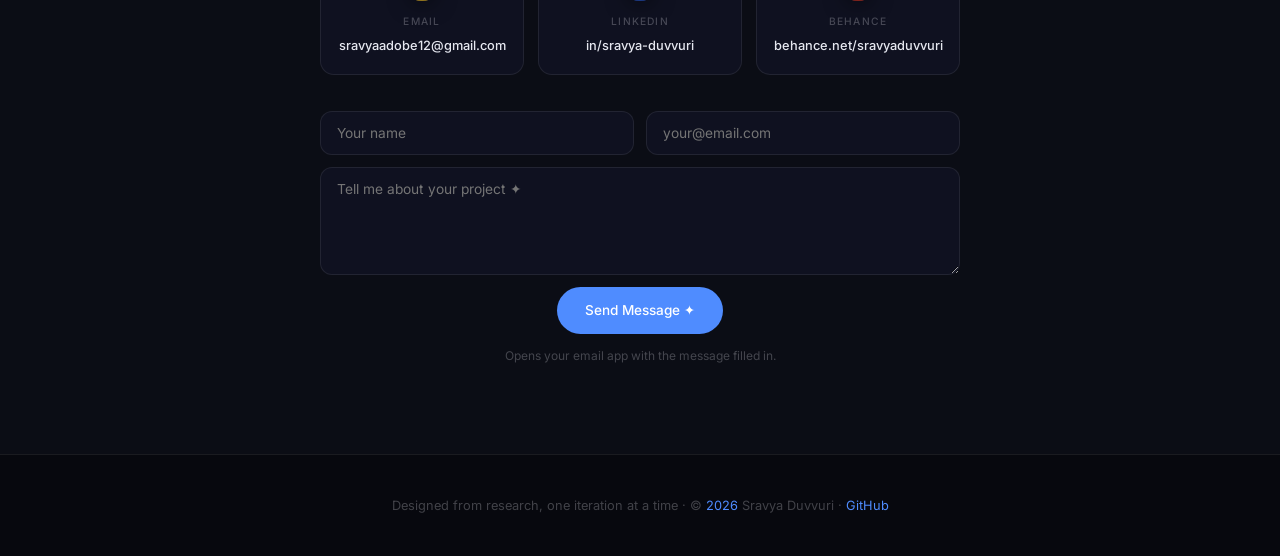
==== commit 99ea06c5: "Comment out apple-touch-icon link in index.html Commented out the apple-touch-icon link in the HTML." ====
--- a/index.html
+++ b/index.html
@@ -5,7 +5,7 @@
 <meta name="viewport" content="width=device-width,initial-scale=1"/>
 <title>Sravya Duvvuri Portfolio</title>
 <link rel="icon" type="image/svg+xml" href="img/favicon.svg">
-<link rel="apple-touch-icon" href="img/apple-touch-icon.png">
+<!-- <link rel="apple-touch-icon" href="img/apple-touch-icon.png"> -->
 <meta name="description" content="Sravya Duvvuri, research-driven UI/UX designer and researcher. Case studies: City Farmers Nursery, Fitable, Audiva, National Geographic Kids and TalentConnect."/>
 <link rel="preconnect" href="https://fonts.googleapis.com"/>
 <link rel="preconnect" href="https://fonts.gstatic.com" crossorigin/>
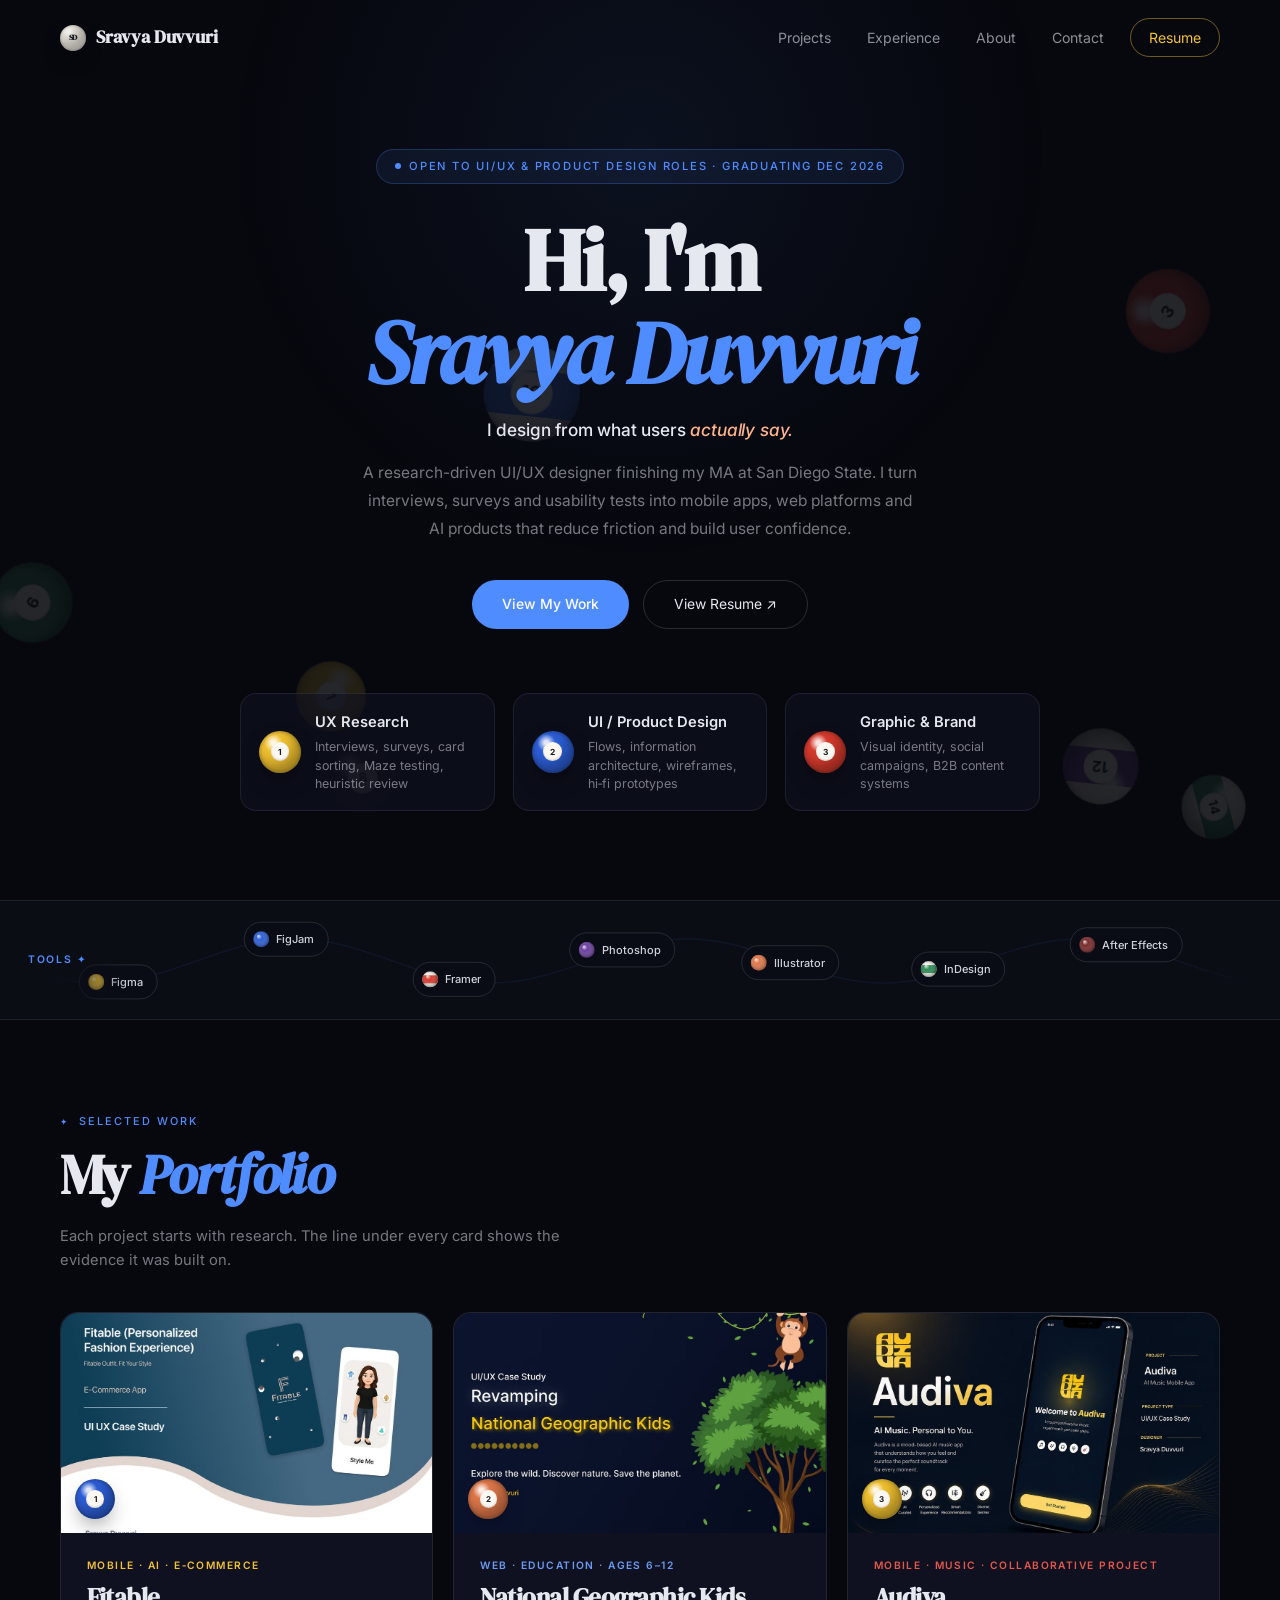
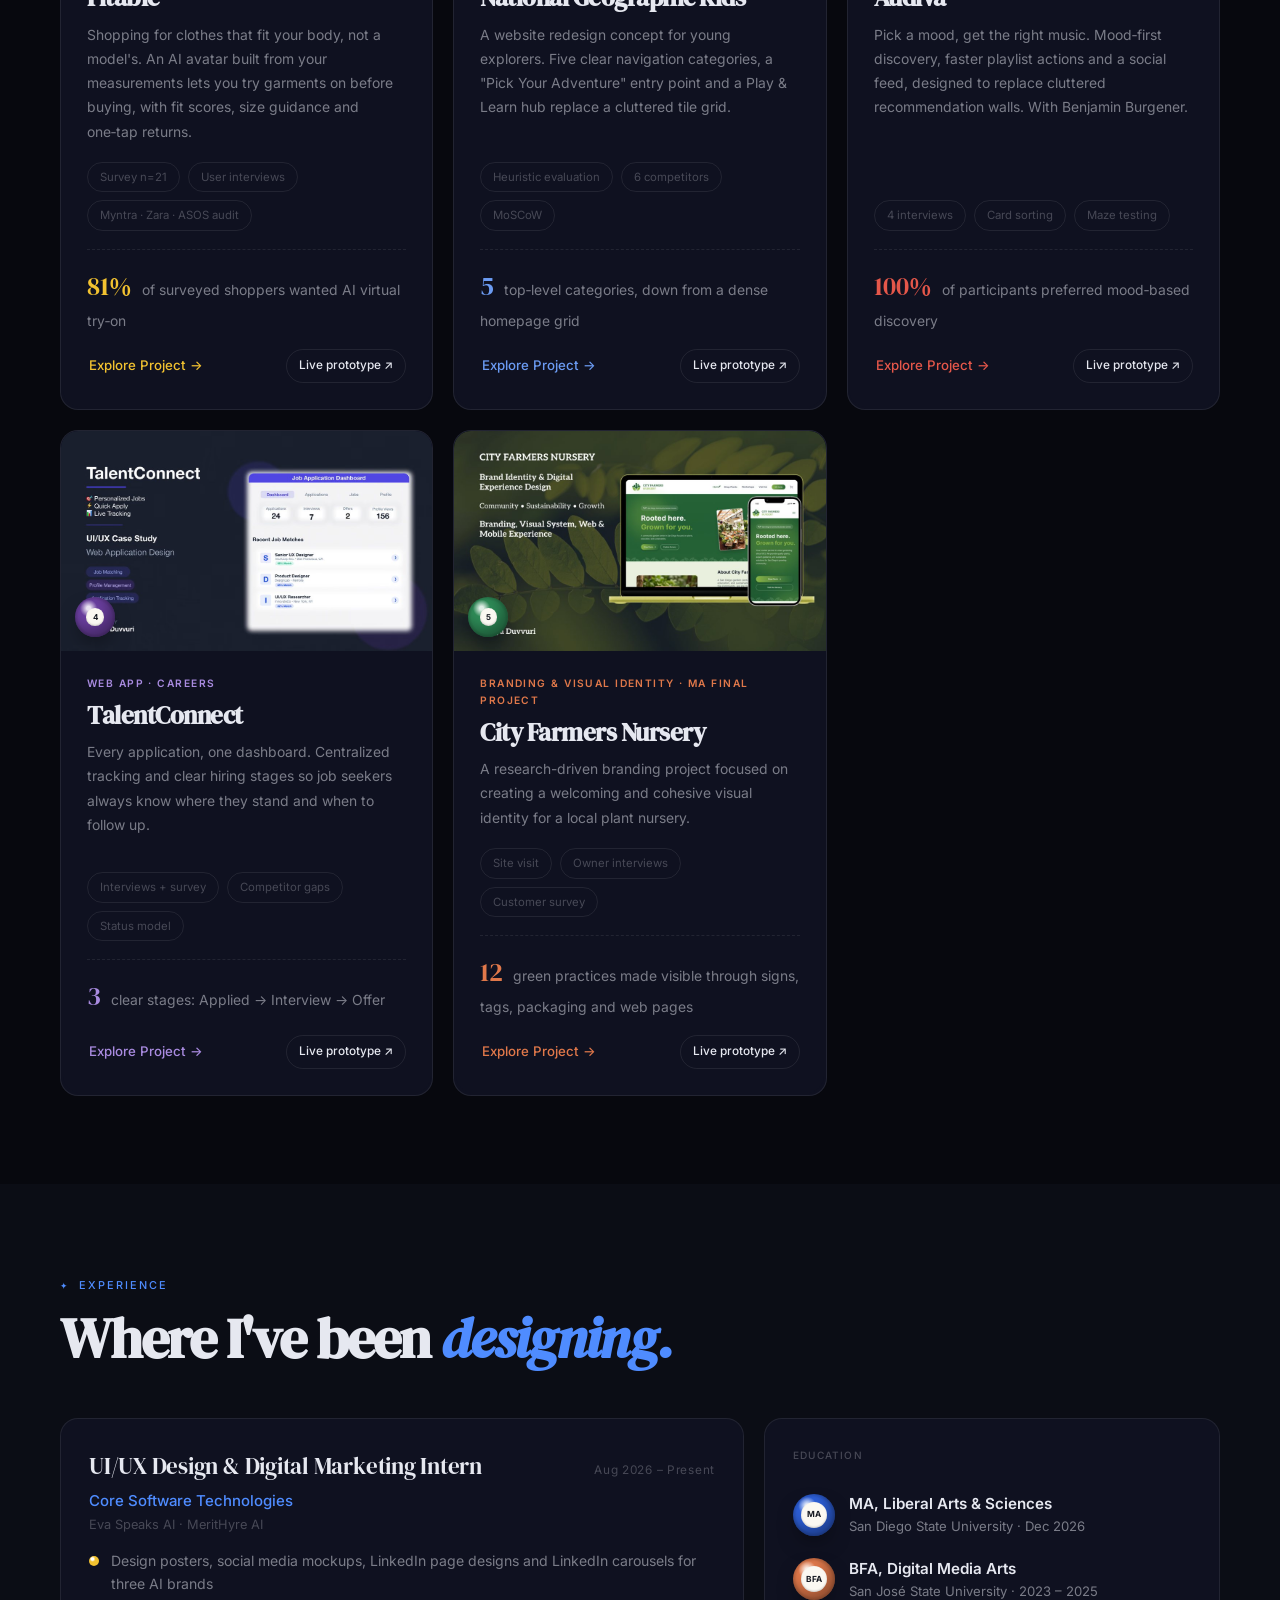
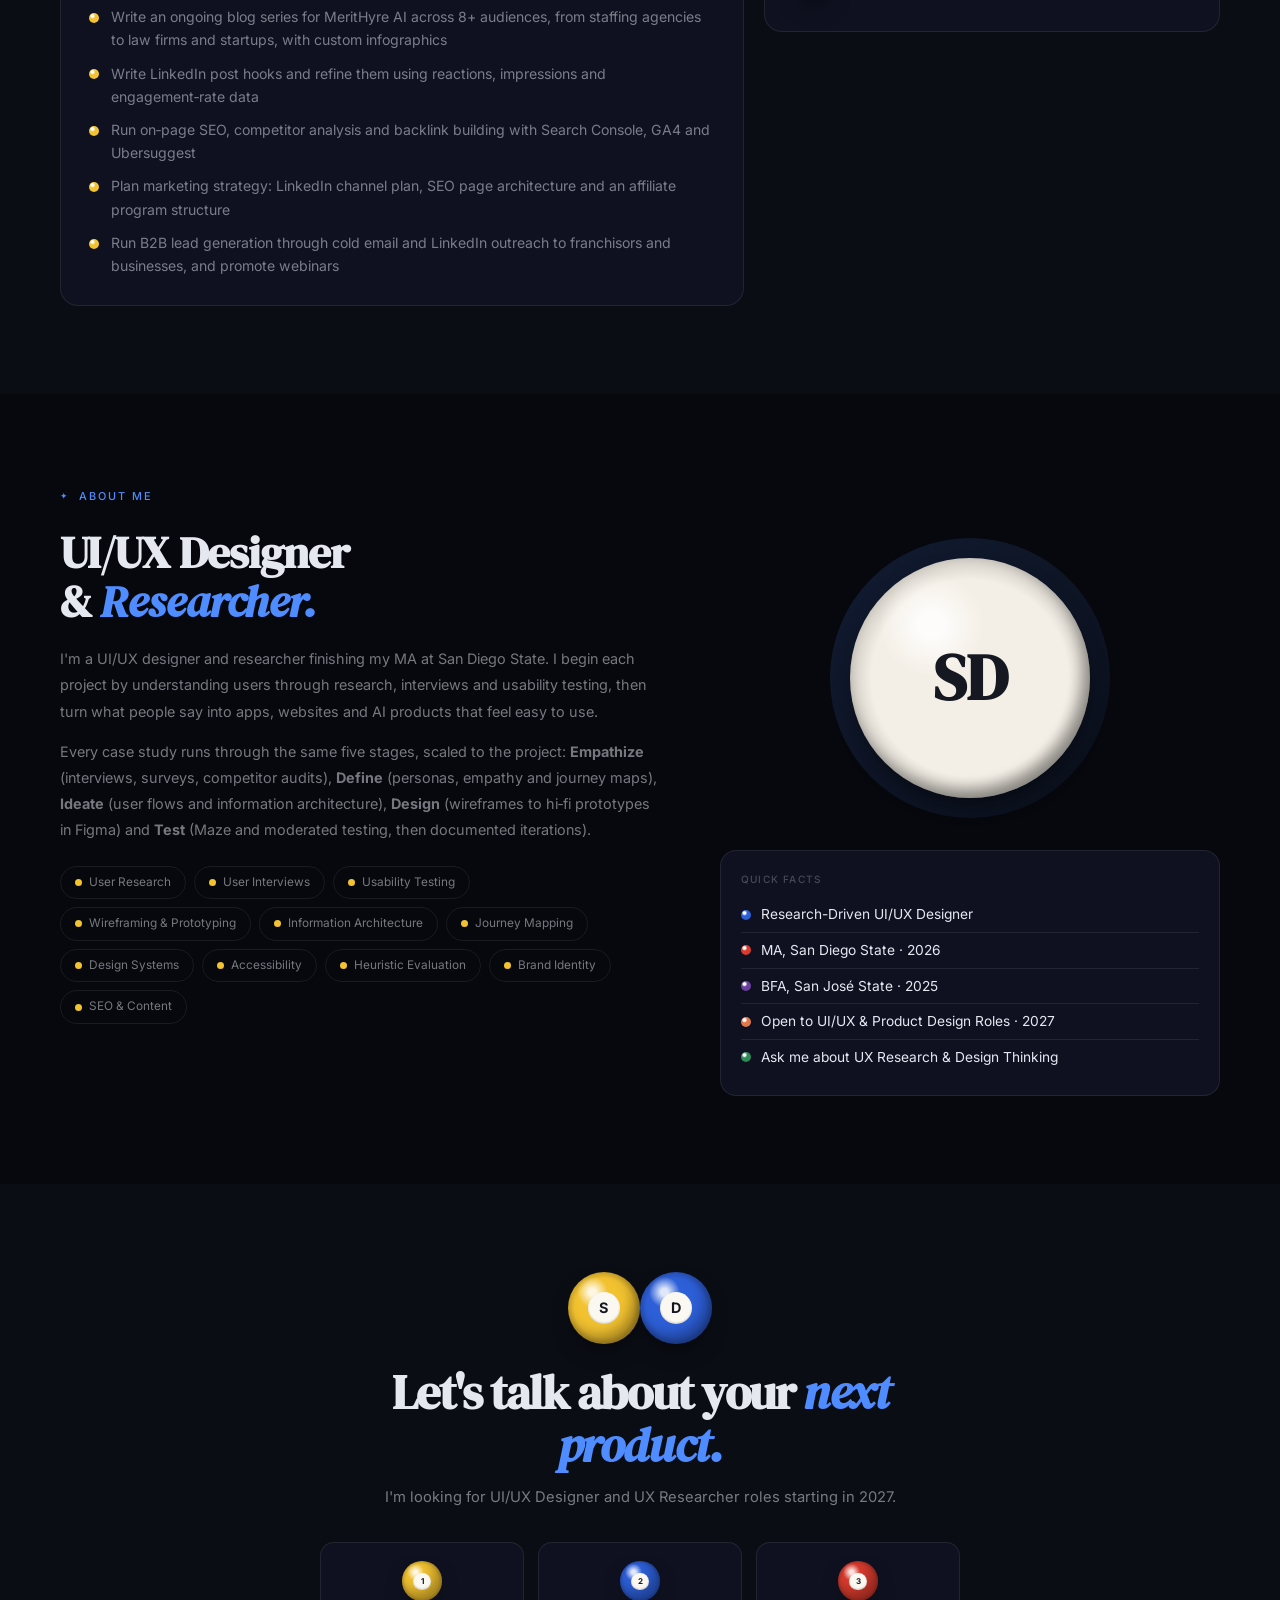
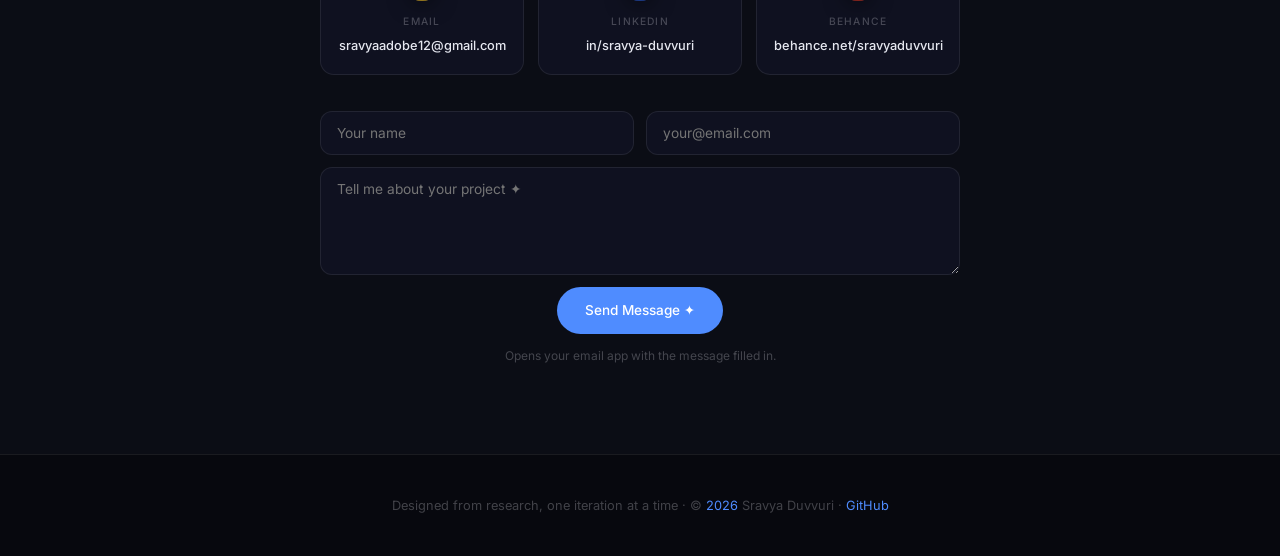
==== commit 60cddbb3: "Add contact section with icons and email Added new contact section with icons and email link." ====
--- a/index.html
+++ b/index.html
@@ -210,13 +210,18 @@
 </section>
 
 <!-- CONTACT -->
+  
 <section id="contact" class="sec" style="background:var(--bg2)">
   <div class="container">
     <div class="contact-inner">
-      <div class="contact-icon" aria-hidden="true"><span class="ball b8"><i>8</i></span></div>
+      <div class="contact-icon rack-hop" aria-hidden="true">
+        <span class="ball b1"><i>S</i></span>
+        <span class="ball b2"><i>D</i></span>
+      </div>
       <h2 class="contact-h sr">Let's talk about your <em>next product.</em></h2>
       <p class="contact-sub sr">I'm looking for UI/UX Designer and UX Researcher roles starting in 2027.</p>
       <div class="contact-links sr">
+        
         <a class="cl fx" href="mailto:sravyaadobe12@gmail.com">
           <span class="ball b1 cl-ball" aria-hidden="true"><i>1</i></span>
           <div><div class="cl-lbl">Email</div><div class="cl-val">sravyaadobe12@gmail.com</div></div>
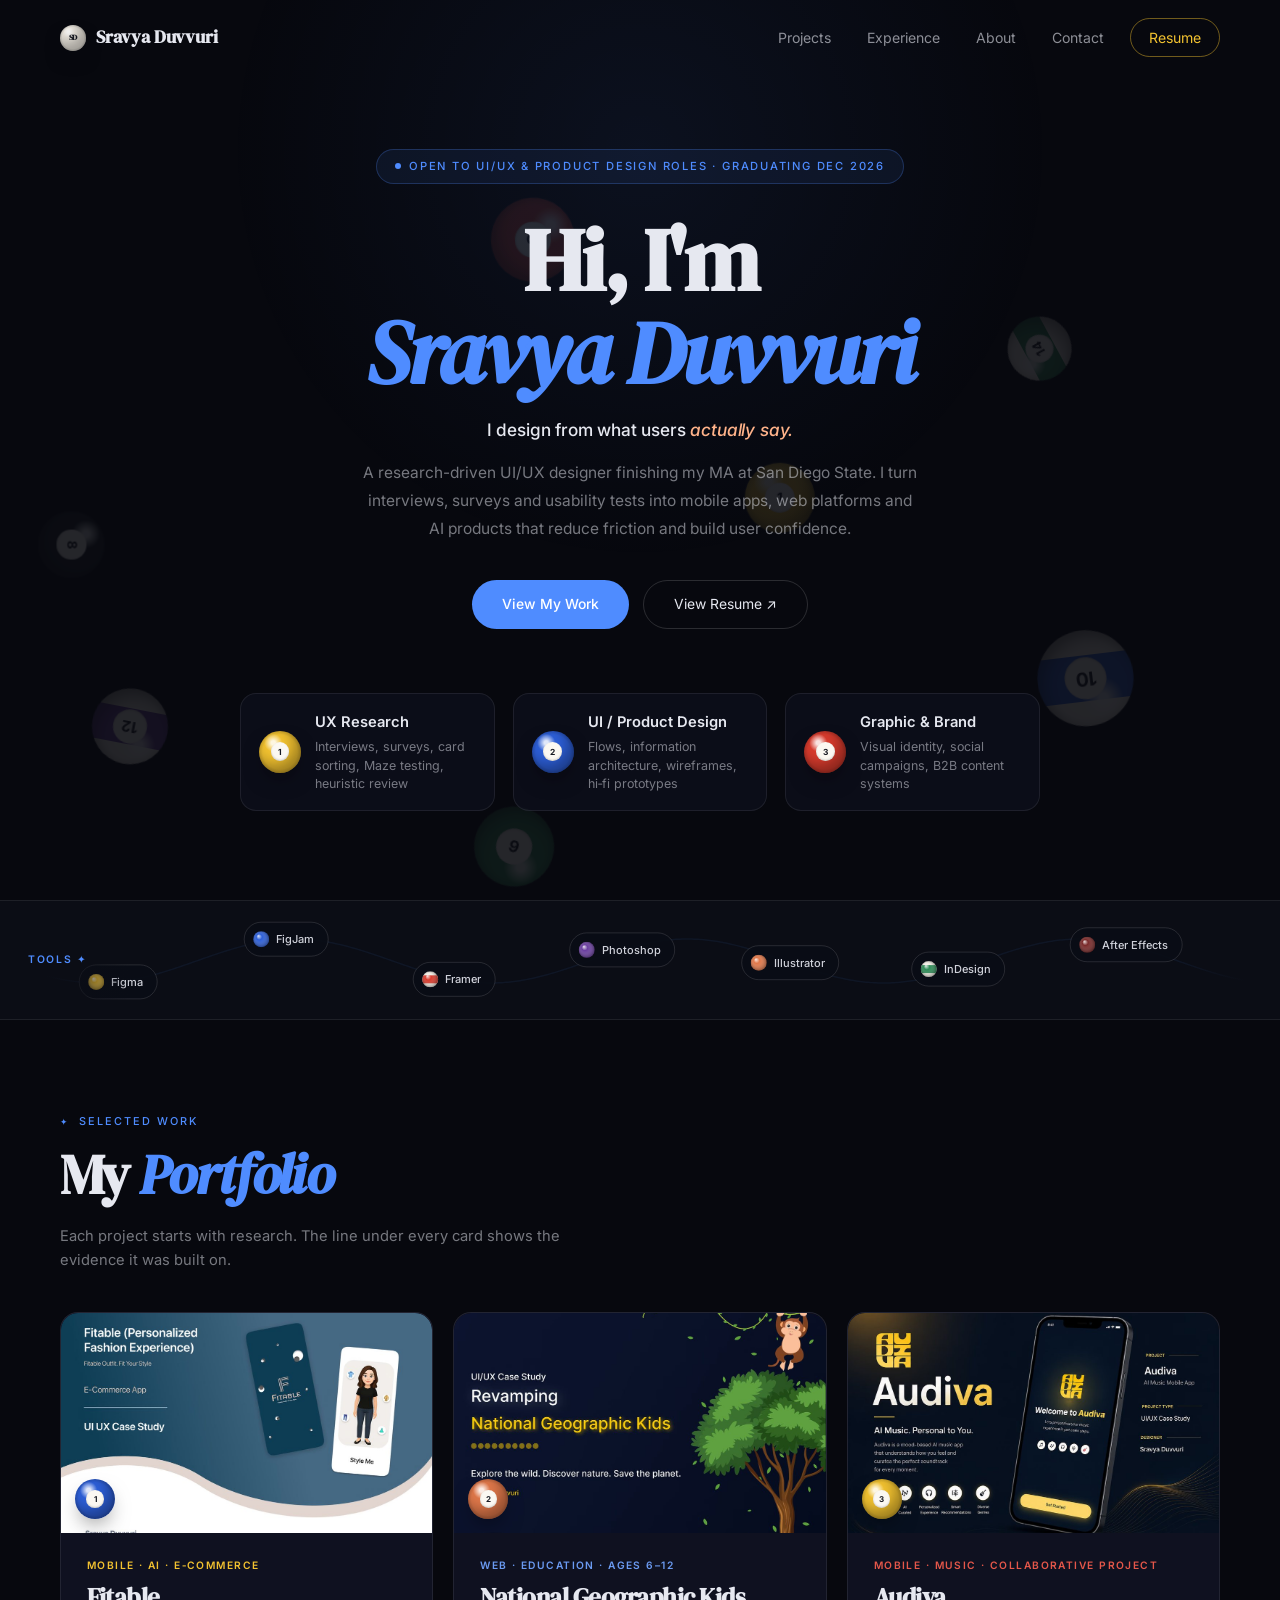
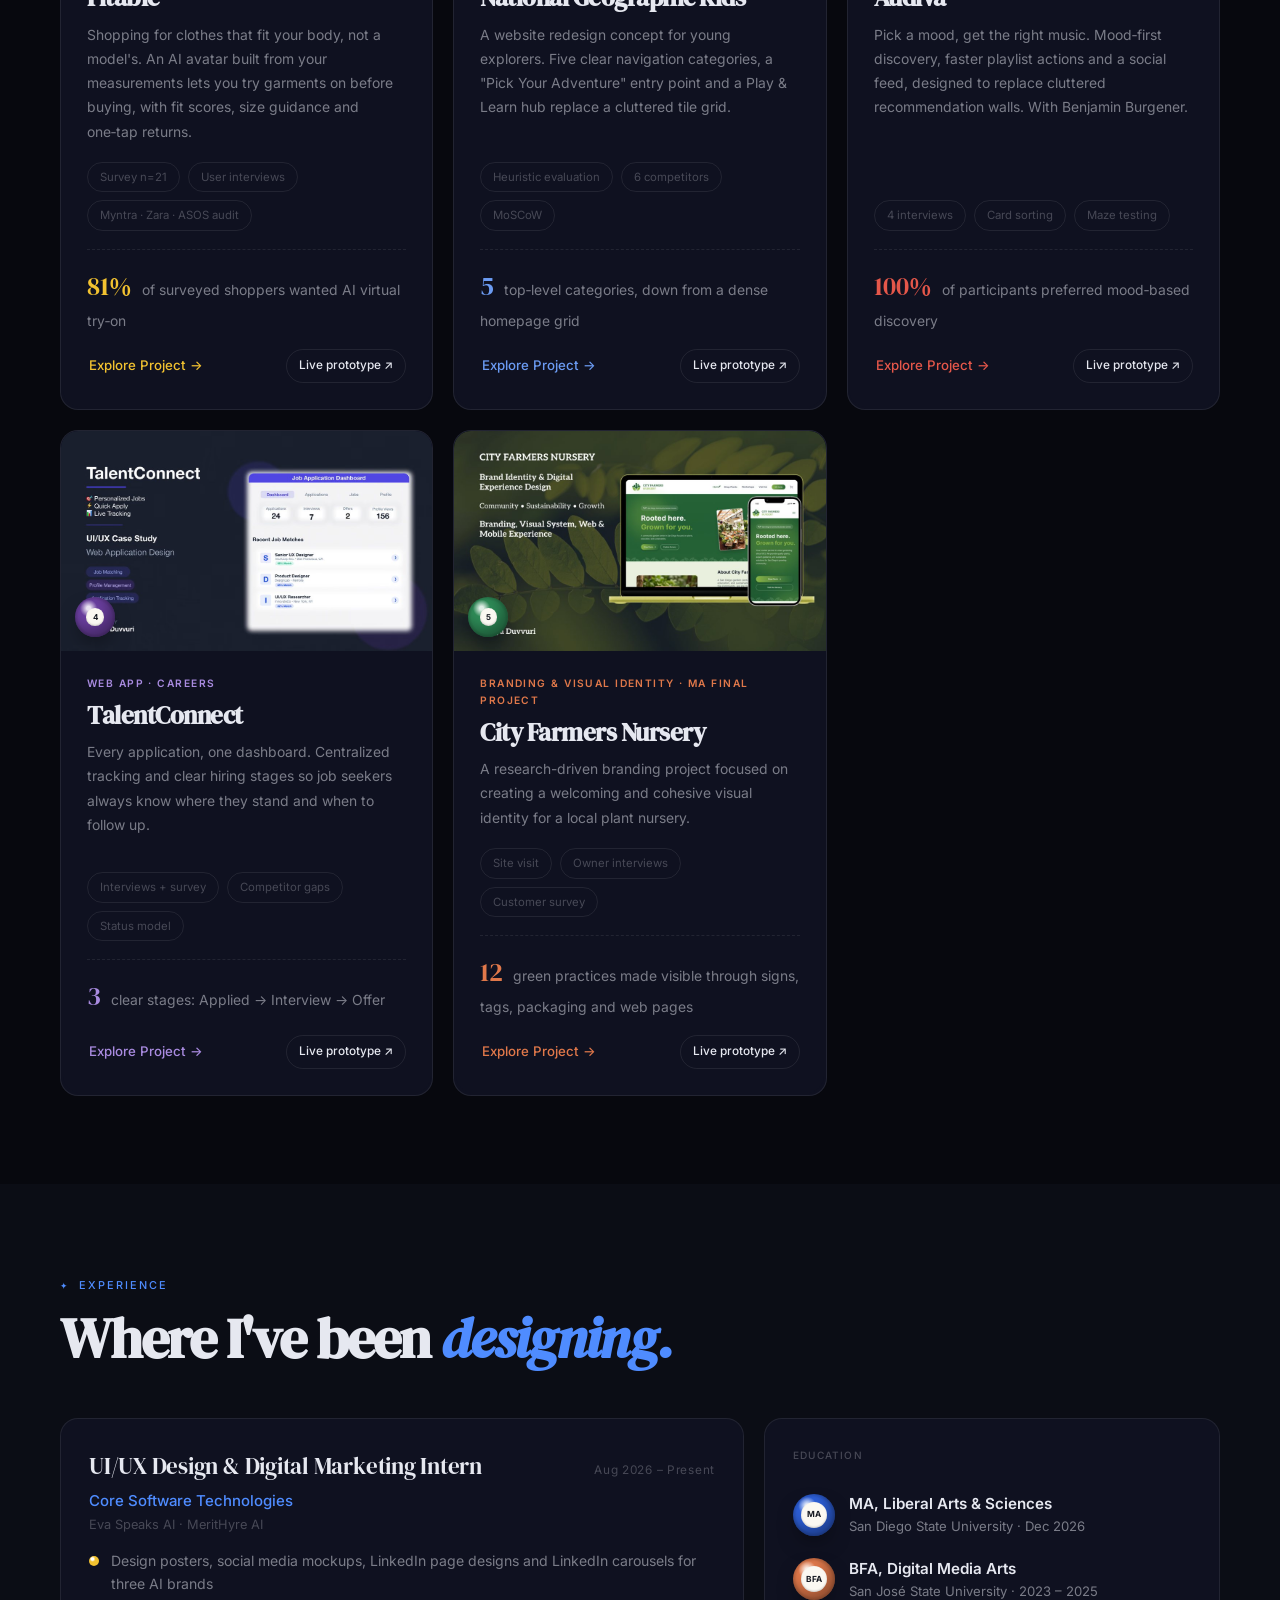
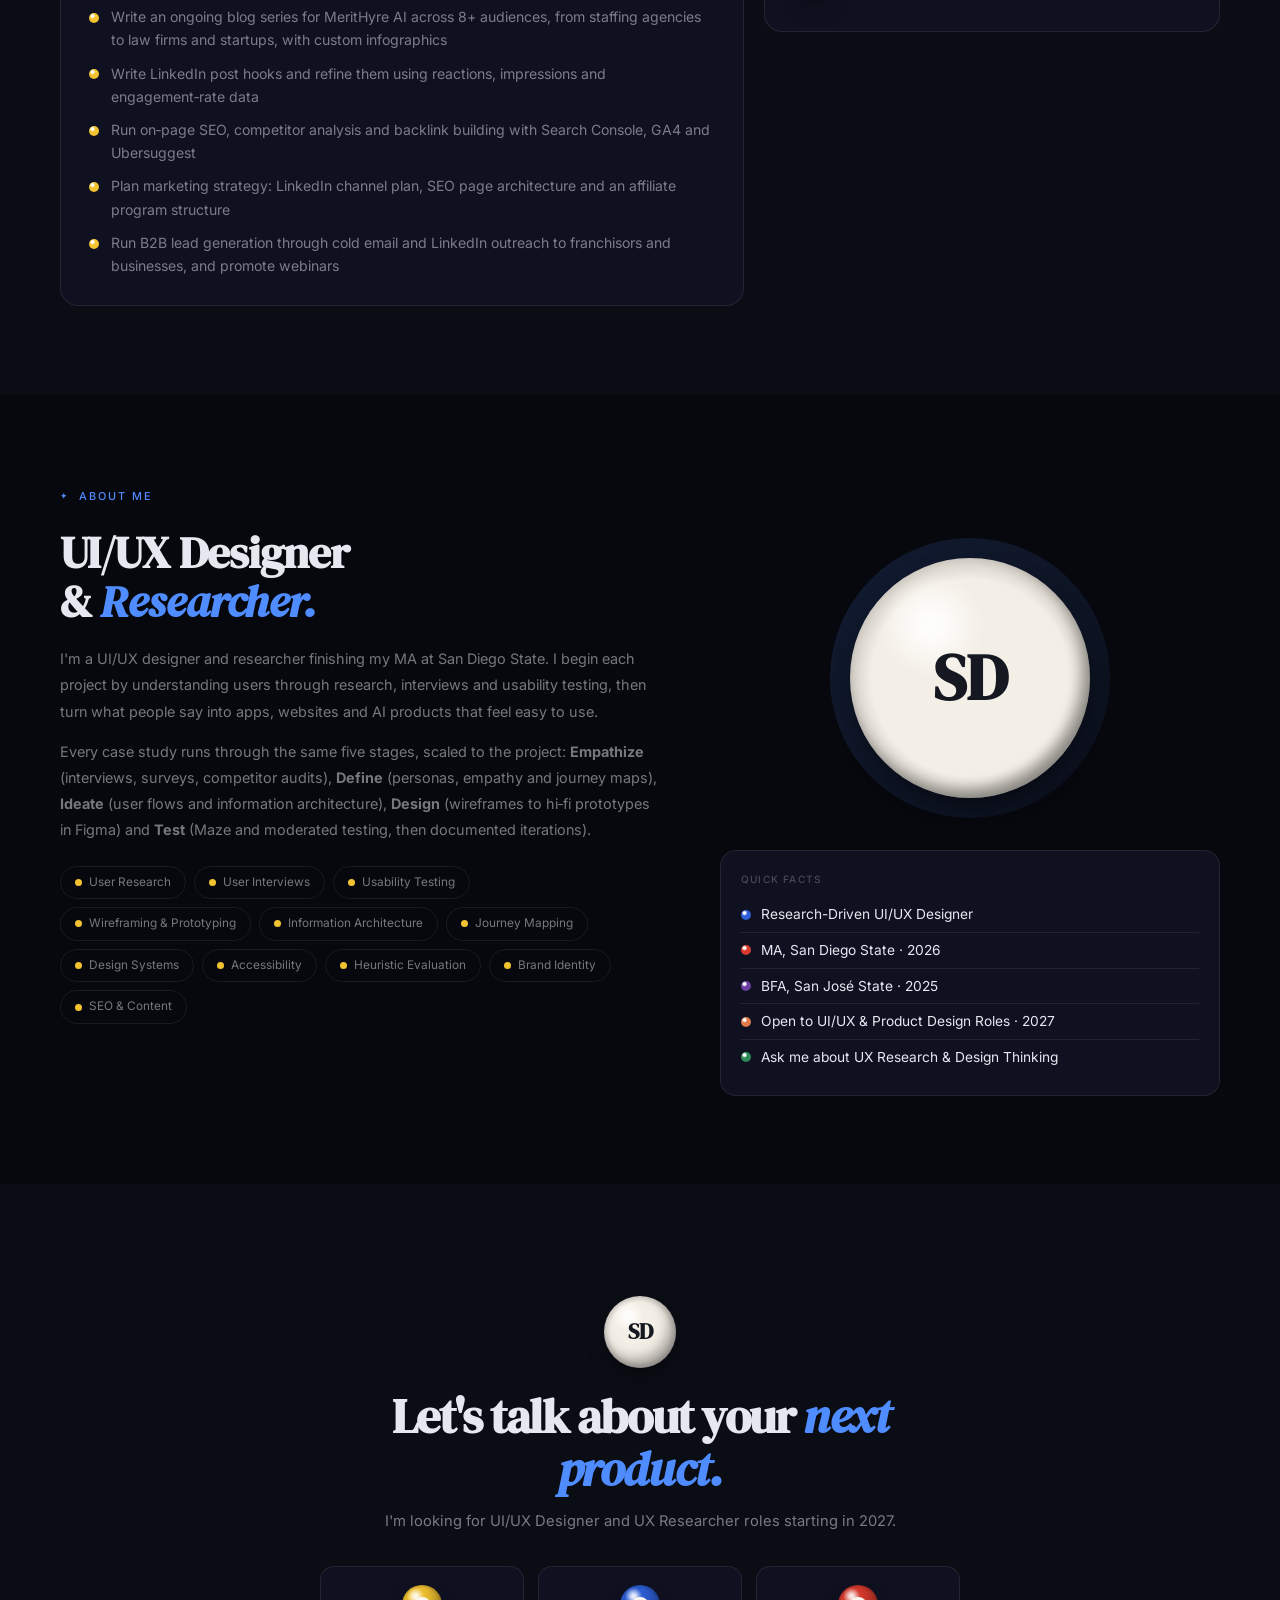
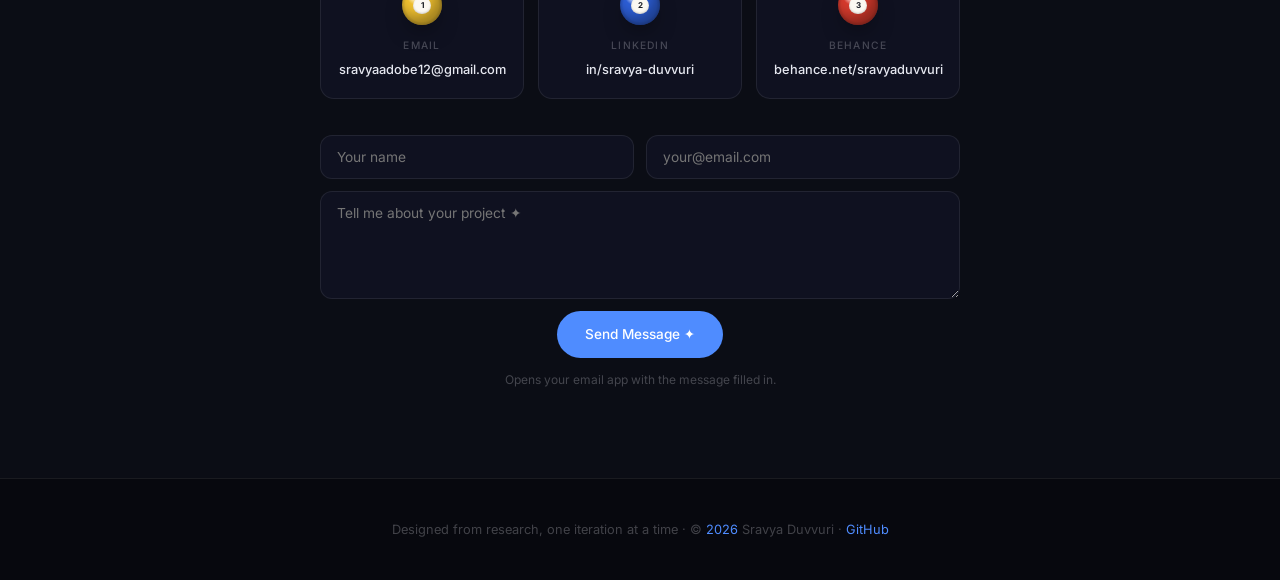
==== commit 580580c7: "Update contact icon in index.html" ====
--- a/index.html
+++ b/index.html
@@ -214,10 +214,9 @@
 <section id="contact" class="sec" style="background:var(--bg2)">
   <div class="container">
     <div class="contact-inner">
-      <div class="contact-icon rack-hop" aria-hidden="true">
-        <span class="ball b1"><i>S</i></span>
-        <span class="ball b2"><i>D</i></span>
-      </div>
+      <div class="contact-icon sd-hop" aria-hidden="true">
+        <span class="ball b-cue"><i>SD</i></span>
+      </div> 
       <h2 class="contact-h sr">Let's talk about your <em>next product.</em></h2>
       <p class="contact-sub sr">I'm looking for UI/UX Designer and UX Researcher roles starting in 2027.</p>
       <div class="contact-links sr">
--- a/styles.css
+++ b/styles.css
@@ -1330,3 +1330,13 @@
 .cfn-status{display:inline-block;margin-left:10px;padding:3px 10px;border-radius:50px;border:1px dashed var(--c);font-size:.62rem;letter-spacing:.12em;vertical-align:middle}
 @media(max-width:900px){.cfn-practices{grid-template-columns:repeat(2,minmax(0,1fr))}.cfn-story{grid-template-columns:1fr 1fr}.cfn-tree .kids{grid-template-columns:1fr 1fr}.cfn-quotes{grid-template-columns:1fr}}
 @media(max-width:560px){.cfn-practices,.cfn-story,.cfn-tree .kids{grid-template-columns:1fr}}
+/* Contact: one SD ball hops, glows, rests, repeats */
+.sd-hop{height:96px;align-items:flex-end}
+.sd-hop .ball{--s:72px;animation:sdhop 2.4s ease-in-out infinite}
+@keyframes sdhop{
+  0%,40%,100%{transform:translateY(0);filter:none}
+  14%{transform:translateY(-18px);filter:drop-shadow(0 0 14px rgba(242,194,48,.7)) brightness(1.1)}
+  26%{transform:translateY(0)}
+  32%{transform:translateY(-5px)}
+}
+@media (prefers-reduced-motion:reduce){.sd-hop .ball{animation:none}}
